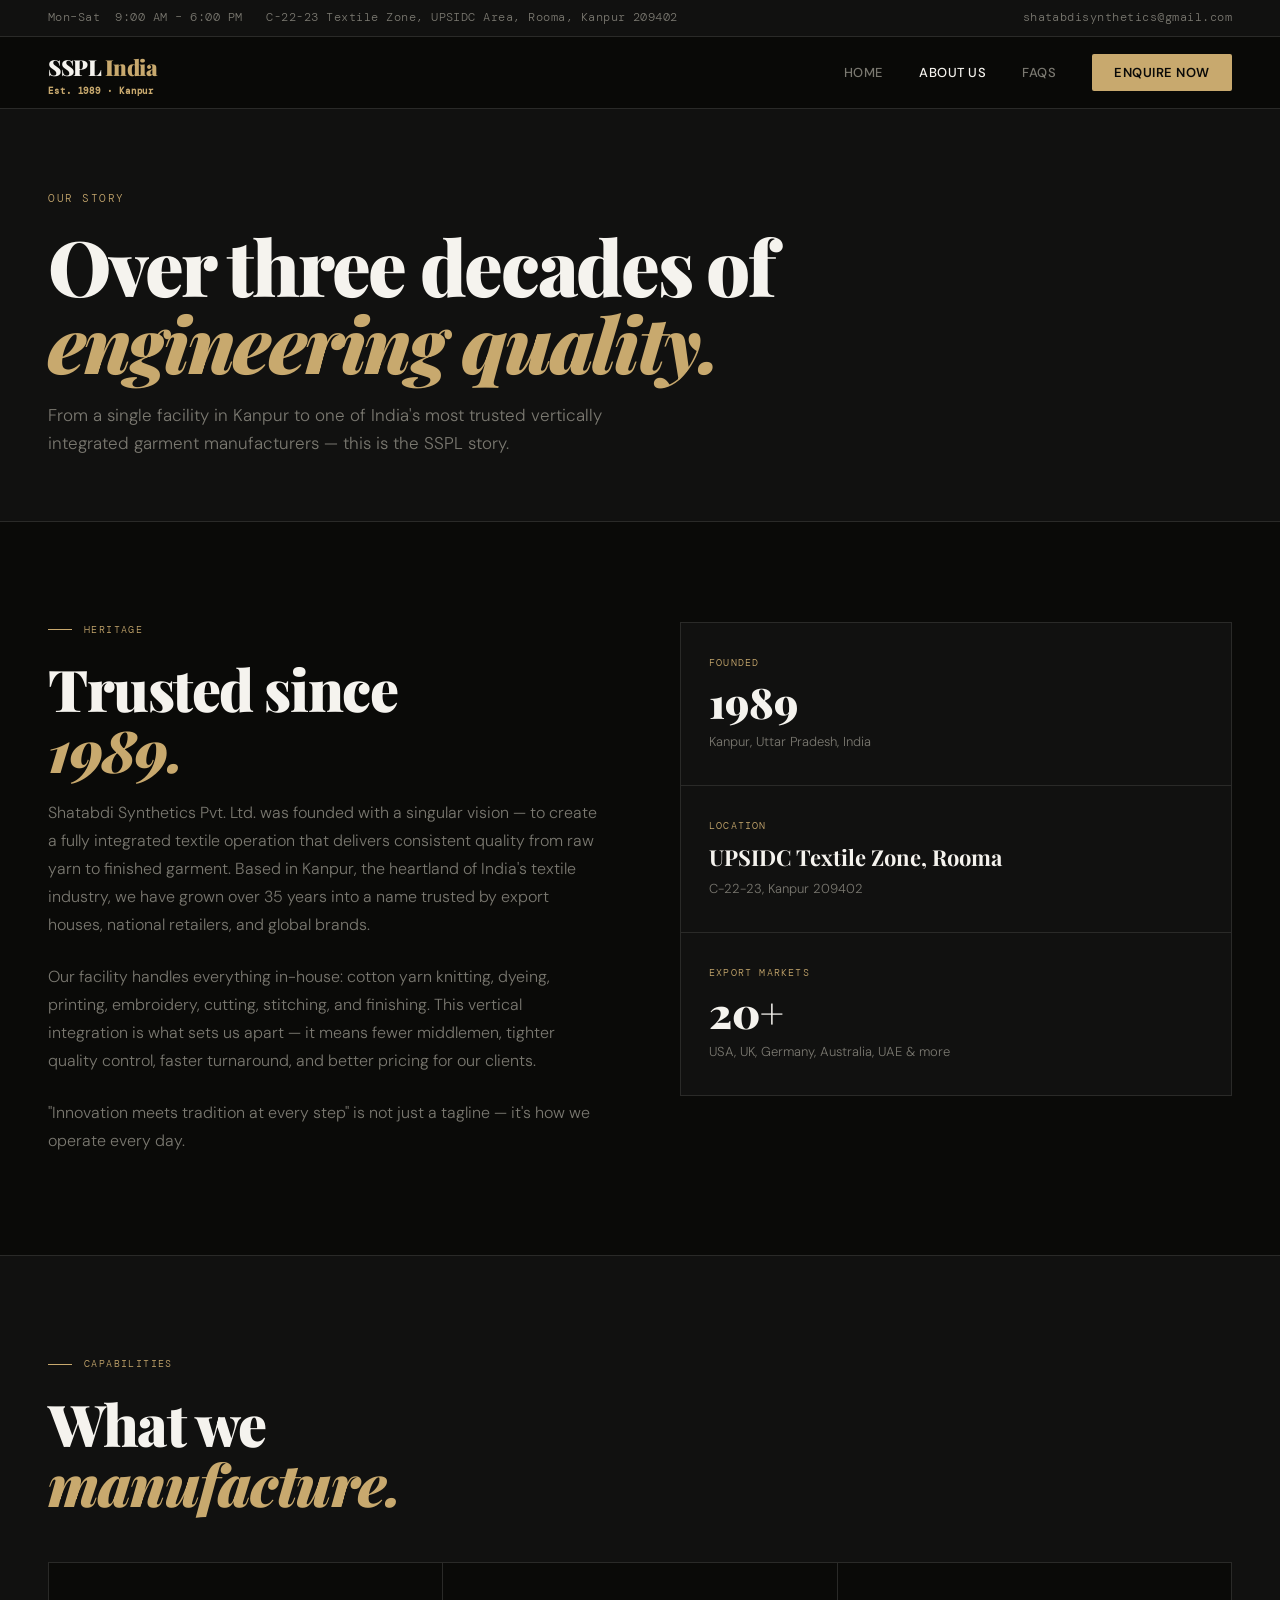
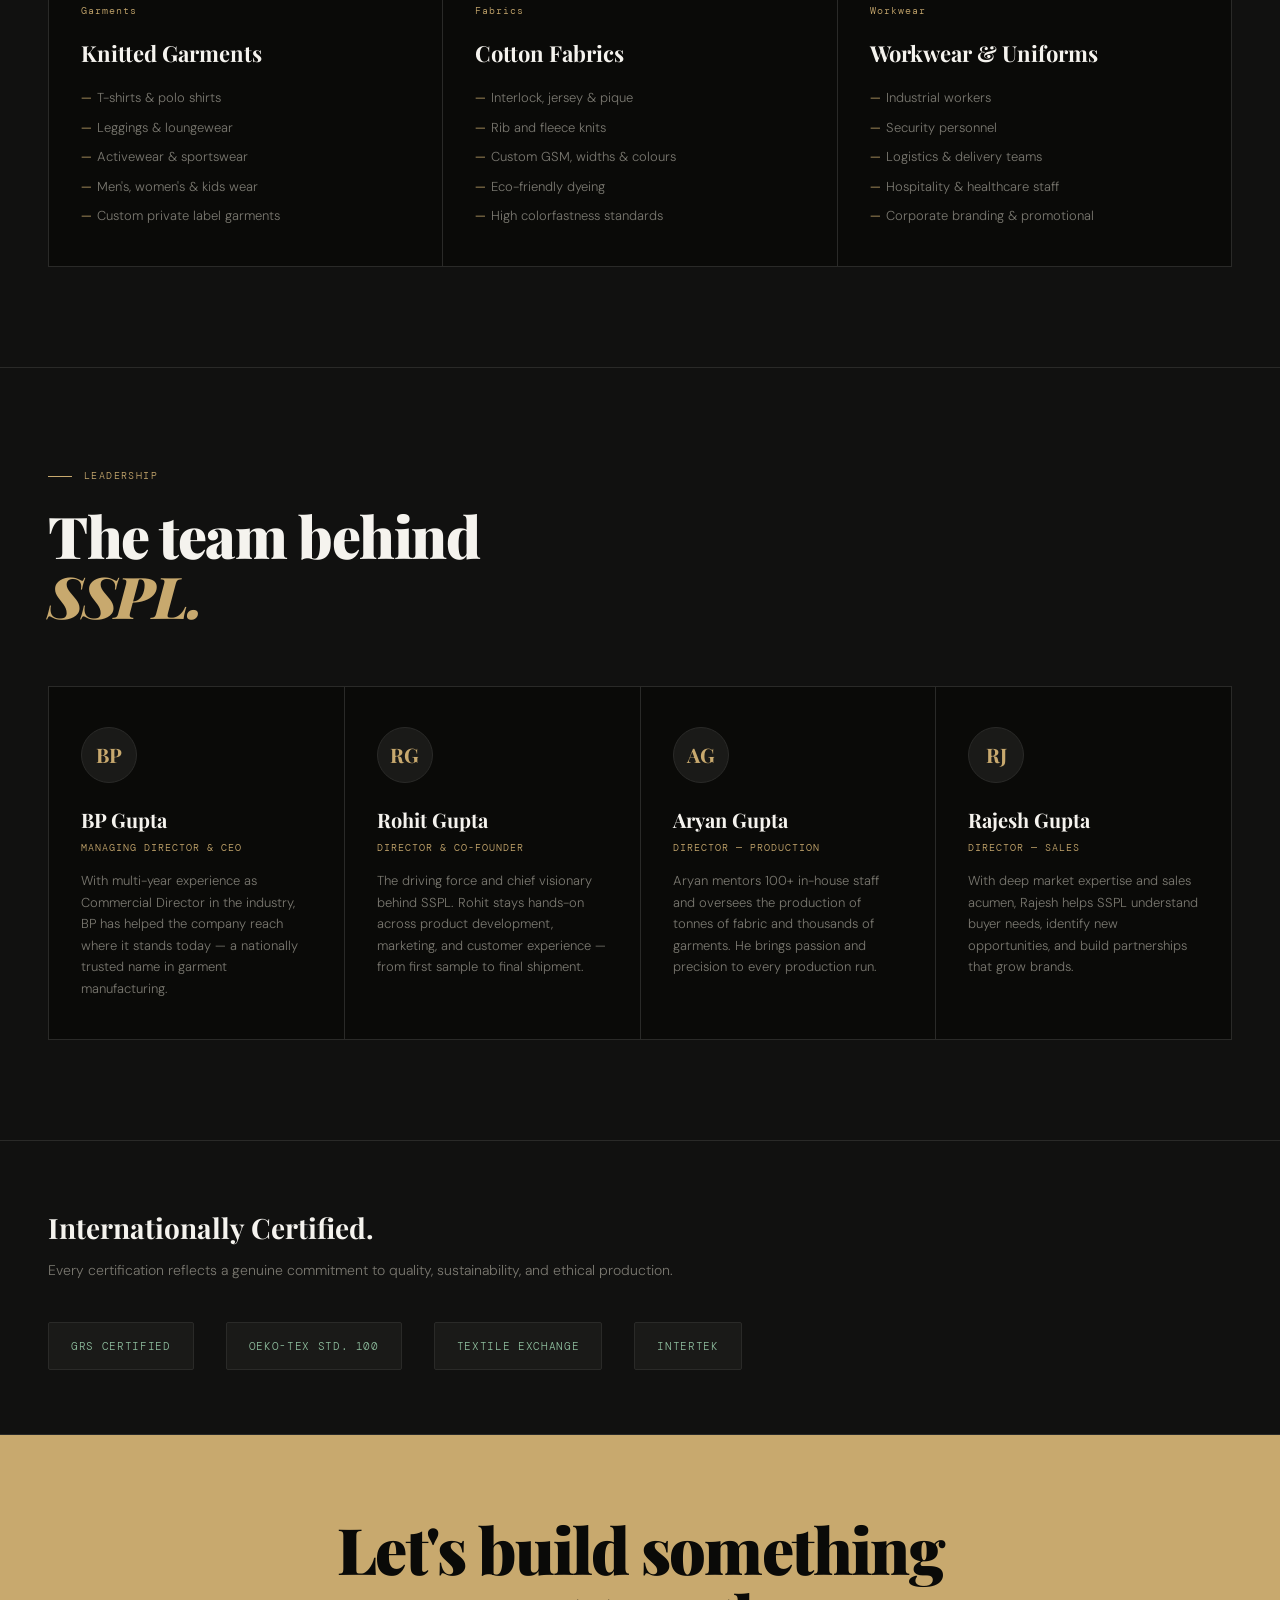
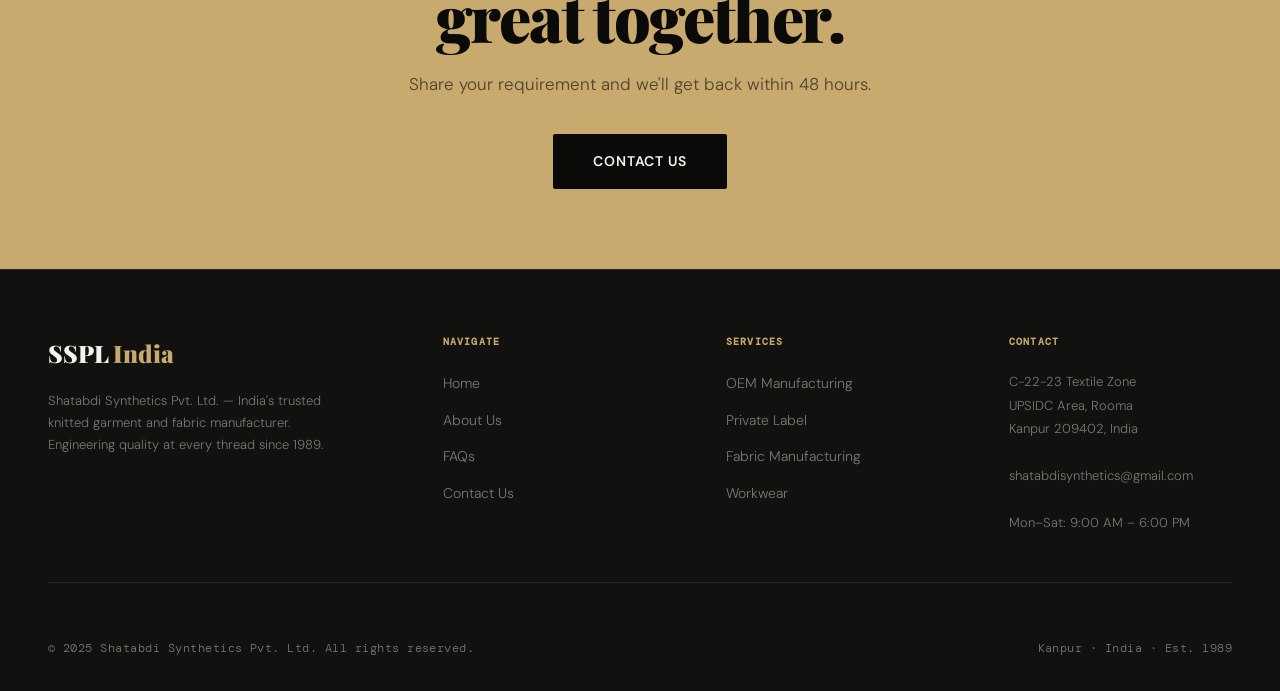
==== about.html @ ef828abf "Add files via upload" ====
<!DOCTYPE html>
<html lang="en">
<head>
  <meta charset="UTF-8">
  <meta name="viewport" content="width=device-width, initial-scale=1.0">
  <title>About Us | SSPL India — Garment Manufacturer Since 1989</title>
  <meta name="description" content="Learn about Shatabdi Synthetics Pvt. Ltd. — a vertically integrated knitted garment manufacturer in Kanpur, India. Our story, team, and heritage since 1989.">
  <link rel="stylesheet" href="style.css">
</head>
<body>

  <!-- TOP BAR -->
  <div class="topbar">
    <div class="topbar-left">
      <span>Mon–Sat &nbsp;9:00 AM – 6:00 PM</span>
      <span>C-22-23 Textile Zone, UPSIDC Area, Rooma, Kanpur 209402</span>
    </div>
    <div class="topbar-right">
      <a href="mailto:shatabdisynthetics@gmail.com">shatabdisynthetics@gmail.com</a>
    </div>
  </div>

  <!-- NAV -->
  <nav>
    <a href="index.html" class="nav-logo">
      <div>
        SSPL <span>India</span>
        <span class="logo-tag">Est. 1989 · Kanpur</span>
      </div>
    </a>
    <div class="hamburger" onclick="toggleMenu()" id="hamburger">
      <span></span><span></span><span></span>
    </div>
    <ul class="nav-links" id="navLinks">
      <li><a href="index.html">Home</a></li>
      <li><a href="about.html" class="active">About Us</a></li>
      <li><a href="faq.html">FAQs</a></li>
      <li><a href="contact.html" class="nav-cta">Enquire Now</a></li>
    </ul>
  </nav>

  <!-- PAGE HERO -->
  <div class="page-hero">
    <div class="page-hero-tag">Our Story</div>
    <h1>Over three decades of<br><em>engineering quality.</em></h1>
    <p>From a single facility in Kanpur to one of India's most trusted vertically integrated garment manufacturers — this is the SSPL story.</p>
  </div>

  <!-- HERITAGE -->
  <section style="border-bottom:1px solid var(--border);">
    <div style="display:grid; grid-template-columns:1fr 1fr; gap:80px; align-items:start;">
      <div>
        <div class="section-tag">Heritage</div>
        <h2 class="section-title">Trusted since<br><em>1989.</em></h2>
        <p class="section-body" style="margin-bottom:24px;">Shatabdi Synthetics Pvt. Ltd. was founded with a singular vision — to create a fully integrated textile operation that delivers consistent quality from raw yarn to finished garment. Based in Kanpur, the heartland of India's textile industry, we have grown over 35 years into a name trusted by export houses, national retailers, and global brands.</p>
        <p class="section-body" style="margin-bottom:24px;">Our facility handles everything in-house: cotton yarn knitting, dyeing, printing, embroidery, cutting, stitching, and finishing. This vertical integration is what sets us apart — it means fewer middlemen, tighter quality control, faster turnaround, and better pricing for our clients.</p>
        <p class="section-body">"Innovation meets tradition at every step" is not just a tagline — it's how we operate every day.</p>
      </div>
      <div style="display:flex; flex-direction:column; gap:1px; background:var(--border); border:1px solid var(--border);">
        <div style="background:var(--bg2); padding:32px 28px;">
          <div style="font-family:var(--font-mono); font-size:10px; letter-spacing:0.12em; color:var(--accent); text-transform:uppercase; margin-bottom:10px;">Founded</div>
          <div style="font-family:var(--font-display); font-size:42px; font-weight:900; color:var(--white); line-height:1;">1989</div>
          <p style="font-size:13px; color:var(--muted); margin-top:8px;">Kanpur, Uttar Pradesh, India</p>
        </div>
        <div style="background:var(--bg2); padding:32px 28px;">
          <div style="font-family:var(--font-mono); font-size:10px; letter-spacing:0.12em; color:var(--accent); text-transform:uppercase; margin-bottom:10px;">Location</div>
          <div style="font-family:var(--font-display); font-size:22px; font-weight:700; color:var(--white); line-height:1.2;">UPSIDC Textile Zone, Rooma</div>
          <p style="font-size:13px; color:var(--muted); margin-top:8px;">C-22-23, Kanpur 209402</p>
        </div>
        <div style="background:var(--bg2); padding:32px 28px;">
          <div style="font-family:var(--font-mono); font-size:10px; letter-spacing:0.12em; color:var(--accent); text-transform:uppercase; margin-bottom:10px;">Export Markets</div>
          <div style="font-family:var(--font-display); font-size:42px; font-weight:900; color:var(--white); line-height:1;">20+</div>
          <p style="font-size:13px; color:var(--muted); margin-top:8px;">USA, UK, Germany, Australia, UAE & more</p>
        </div>
      </div>
    </div>
  </section>

  <!-- CAPABILITIES -->
  <section style="background:var(--bg2); border-bottom:1px solid var(--border);">
    <div class="section-tag">Capabilities</div>
    <h2 class="section-title" style="margin-bottom:48px;">What we<br><em>manufacture.</em></h2>
    <div style="display:grid; grid-template-columns:repeat(3,1fr); gap:1px; background:var(--border); border:1px solid var(--border);">

      <div style="background:var(--bg); padding:40px 32px;">
        <div style="font-family:var(--font-mono); font-size:10px; letter-spacing:0.1em; color:var(--accent); margin-bottom:16px;">Garments</div>
        <h3 style="font-family:var(--font-display); font-size:22px; font-weight:700; color:var(--white); margin-bottom:16px;">Knitted Garments</h3>
        <ul style="list-style:none; display:flex; flex-direction:column; gap:8px;">
          <li style="font-size:13px; color:var(--muted); padding-left:16px; position:relative;"><span style="position:absolute;left:0;color:var(--accent);">—</span>T-shirts & polo shirts</li>
          <li style="font-size:13px; color:var(--muted); padding-left:16px; position:relative;"><span style="position:absolute;left:0;color:var(--accent);">—</span>Leggings & loungewear</li>
          <li style="font-size:13px; color:var(--muted); padding-left:16px; position:relative;"><span style="position:absolute;left:0;color:var(--accent);">—</span>Activewear & sportswear</li>
          <li style="font-size:13px; color:var(--muted); padding-left:16px; position:relative;"><span style="position:absolute;left:0;color:var(--accent);">—</span>Men's, women's & kids wear</li>
          <li style="font-size:13px; color:var(--muted); padding-left:16px; position:relative;"><span style="position:absolute;left:0;color:var(--accent);">—</span>Custom private label garments</li>
        </ul>
      </div>

      <div style="background:var(--bg); padding:40px 32px;">
        <div style="font-family:var(--font-mono); font-size:10px; letter-spacing:0.1em; color:var(--accent); margin-bottom:16px;">Fabrics</div>
        <h3 style="font-family:var(--font-display); font-size:22px; font-weight:700; color:var(--white); margin-bottom:16px;">Cotton Fabrics</h3>
        <ul style="list-style:none; display:flex; flex-direction:column; gap:8px;">
          <li style="font-size:13px; color:var(--muted); padding-left:16px; position:relative;"><span style="position:absolute;left:0;color:var(--accent);">—</span>Interlock, jersey & pique</li>
          <li style="font-size:13px; color:var(--muted); padding-left:16px; position:relative;"><span style="position:absolute;left:0;color:var(--accent);">—</span>Rib and fleece knits</li>
          <li style="font-size:13px; color:var(--muted); padding-left:16px; position:relative;"><span style="position:absolute;left:0;color:var(--accent);">—</span>Custom GSM, widths & colours</li>
          <li style="font-size:13px; color:var(--muted); padding-left:16px; position:relative;"><span style="position:absolute;left:0;color:var(--accent);">—</span>Eco-friendly dyeing</li>
          <li style="font-size:13px; color:var(--muted); padding-left:16px; position:relative;"><span style="position:absolute;left:0;color:var(--accent);">—</span>High colorfastness standards</li>
        </ul>
      </div>

      <div style="background:var(--bg); padding:40px 32px;">
        <div style="font-family:var(--font-mono); font-size:10px; letter-spacing:0.1em; color:var(--accent); margin-bottom:16px;">Workwear</div>
        <h3 style="font-family:var(--font-display); font-size:22px; font-weight:700; color:var(--white); margin-bottom:16px;">Workwear & Uniforms</h3>
        <ul style="list-style:none; display:flex; flex-direction:column; gap:8px;">
          <li style="font-size:13px; color:var(--muted); padding-left:16px; position:relative;"><span style="position:absolute;left:0;color:var(--accent);">—</span>Industrial workers</li>
          <li style="font-size:13px; color:var(--muted); padding-left:16px; position:relative;"><span style="position:absolute;left:0;color:var(--accent);">—</span>Security personnel</li>
          <li style="font-size:13px; color:var(--muted); padding-left:16px; position:relative;"><span style="position:absolute;left:0;color:var(--accent);">—</span>Logistics & delivery teams</li>
          <li style="font-size:13px; color:var(--muted); padding-left:16px; position:relative;"><span style="position:absolute;left:0;color:var(--accent);">—</span>Hospitality & healthcare staff</li>
          <li style="font-size:13px; color:var(--muted); padding-left:16px; position:relative;"><span style="position:absolute;left:0;color:var(--accent);">—</span>Corporate branding & promotional</li>
        </ul>
      </div>

    </div>
  </section>

  <!-- TEAM -->
  <section class="team">
    <div class="section-tag">Leadership</div>
    <h2 class="section-title">The team behind<br><em>SSPL.</em></h2>
    <div class="team-grid">
      <div class="team-card fade-up">
        <div class="team-avatar">BP</div>
        <h4>BP Gupta</h4>
        <div class="team-role">Managing Director & CEO</div>
        <p>With multi-year experience as Commercial Director in the industry, BP has helped the company reach where it stands today — a nationally trusted name in garment manufacturing.</p>
      </div>
      <div class="team-card fade-up">
        <div class="team-avatar">RG</div>
        <h4>Rohit Gupta</h4>
        <div class="team-role">Director & Co-Founder</div>
        <p>The driving force and chief visionary behind SSPL. Rohit stays hands-on across product development, marketing, and customer experience — from first sample to final shipment.</p>
      </div>
      <div class="team-card fade-up">
        <div class="team-avatar">AG</div>
        <h4>Aryan Gupta</h4>
        <div class="team-role">Director — Production</div>
        <p>Aryan mentors 100+ in-house staff and oversees the production of tonnes of fabric and thousands of garments. He brings passion and precision to every production run.</p>
      </div>
      <div class="team-card fade-up">
        <div class="team-avatar">RJ</div>
        <h4>Rajesh Gupta</h4>
        <div class="team-role">Director — Sales</div>
        <p>With deep market expertise and sales acumen, Rajesh helps SSPL understand buyer needs, identify new opportunities, and build partnerships that grow brands.</p>
      </div>
    </div>
  </section>

  <!-- CERTS -->
  <div class="certs">
    <div class="certs-inner">
      <div class="certs-text">
        <h3>Internationally Certified.</h3>
        <p>Every certification reflects a genuine commitment to quality, sustainability, and ethical production.</p>
      </div>
      <div class="cert-logos">
        <div class="cert-badge">GRS Certified</div>
        <div class="cert-badge">OEKO-TEX Std. 100</div>
        <div class="cert-badge">Textile Exchange</div>
        <div class="cert-badge">Intertek</div>
      </div>
    </div>
  </div>

  <!-- CTA BAND -->
  <div class="cta-band">
    <h2>Let's build something<br>great together.</h2>
    <p>Share your requirement and we'll get back within 48 hours.</p>
    <a href="contact.html" class="btn-dark">Contact Us</a>
  </div>

  <!-- FOOTER -->
  <footer>
    <div class="footer-top">
      <div>
        <div class="footer-brand-name">SSPL <span>India</span></div>
        <p class="footer-desc">Shatabdi Synthetics Pvt. Ltd. — India's trusted knitted garment and fabric manufacturer. Engineering quality at every thread since 1989.</p>
      </div>
      <div class="footer-col">
        <h5>Navigate</h5>
        <ul>
          <li><a href="index.html">Home</a></li>
          <li><a href="about.html">About Us</a></li>
          <li><a href="faq.html">FAQs</a></li>
          <li><a href="contact.html">Contact Us</a></li>
        </ul>
      </div>
      <div class="footer-col">
        <h5>Services</h5>
        <ul>
          <li><a href="contact.html">OEM Manufacturing</a></li>
          <li><a href="contact.html">Private Label</a></li>
          <li><a href="contact.html">Fabric Manufacturing</a></li>
          <li><a href="contact.html">Workwear</a></li>
        </ul>
      </div>
      <div class="footer-col">
        <h5>Contact</h5>
        <address>
          C-22-23 Textile Zone<br>
          UPSIDC Area, Rooma<br>
          Kanpur 209402, India<br><br>
          <a href="mailto:shatabdisynthetics@gmail.com">shatabdisynthetics@gmail.com</a><br><br>
          Mon–Sat: 9:00 AM – 6:00 PM
        </address>
      </div>
    </div>
    <div class="footer-bottom">
      <span>© 2025 Shatabdi Synthetics Pvt. Ltd. All rights reserved.</span>
      <span>Kanpur · India · Est. 1989</span>
    </div>
  </footer>

  <script>
    function toggleMenu() {
      document.getElementById('navLinks').classList.toggle('open');
    }
    const observer = new IntersectionObserver((entries) => {
      entries.forEach(entry => {
        if (entry.isIntersecting) { entry.target.classList.add('visible'); observer.unobserve(entry.target); }
      });
    }, { threshold: 0.15 });
    document.querySelectorAll('.fade-up').forEach(el => observer.observe(el));
  </script>
</body>
</html>
---- style.css ----
/* =============================================
   SSPL INDIA — Global Stylesheet
   Dark editorial aesthetic, inspired by NG Apparels
   ============================================= */

@import url('https://fonts.googleapis.com/css2?family=Playfair+Display:wght@400;700;900&family=DM+Sans:wght@300;400;500;600&family=DM+Mono:wght@400;500&display=swap');

:root {
  --bg:        #0a0a08;
  --bg2:       #111110;
  --bg3:       #1a1a18;
  --border:    #2a2a28;
  --text:      #e8e6df;
  --muted:     #7a7870;
  --accent:    #c8a96e;
  --accent2:   #8fbf9f;
  --white:     #f5f3ee;
  --font-display: 'Playfair Display', Georgia, serif;
  --font-body:    'DM Sans', sans-serif;
  --font-mono:    'DM Mono', monospace;
}

*, *::before, *::after { box-sizing: border-box; margin: 0; padding: 0; }

html { scroll-behavior: smooth; }

body {
  background: var(--bg);
  color: var(--text);
  font-family: var(--font-body);
  font-weight: 300;
  line-height: 1.65;
  overflow-x: hidden;
}

/* ── SCROLLBAR ── */
::-webkit-scrollbar { width: 4px; }
::-webkit-scrollbar-track { background: var(--bg); }
::-webkit-scrollbar-thumb { background: var(--border); border-radius: 2px; }

/* ── TOP BAR ── */
.topbar {
  background: var(--bg2);
  border-bottom: 1px solid var(--border);
  padding: 8px 48px;
  display: flex;
  justify-content: space-between;
  align-items: center;
  font-size: 12px;
  font-family: var(--font-mono);
  color: var(--muted);
  letter-spacing: 0.04em;
}
.topbar a { color: var(--muted); text-decoration: none; transition: color 0.2s; }
.topbar a:hover { color: var(--accent); }
.topbar-left, .topbar-right { display: flex; gap: 24px; align-items: center; }

/* ── NAV ── */
nav {
  position: sticky;
  top: 0;
  z-index: 100;
  background: rgba(10, 10, 8, 0.92);
  backdrop-filter: blur(16px);
  border-bottom: 1px solid var(--border);
  padding: 0 48px;
  display: flex;
  align-items: center;
  justify-content: space-between;
  height: 72px;
}

.nav-logo {
  font-family: var(--font-display);
  font-size: 22px;
  font-weight: 900;
  color: var(--white);
  text-decoration: none;
  letter-spacing: -0.02em;
  display: flex;
  align-items: center;
  gap: 10px;
}
.nav-logo span {
  color: var(--accent);
}
.logo-tag {
  font-family: var(--font-mono);
  font-size: 9px;
  color: var(--muted);
  letter-spacing: 0.1em;
  display: block;
  line-height: 1;
  margin-top: 2px;
}

.nav-links {
  display: flex;
  list-style: none;
  gap: 36px;
  align-items: center;
}
.nav-links a {
  color: var(--muted);
  text-decoration: none;
  font-size: 13px;
  font-weight: 500;
  letter-spacing: 0.04em;
  text-transform: uppercase;
  transition: color 0.2s;
}
.nav-links a:hover, .nav-links a.active { color: var(--white); }
.nav-cta {
  background: var(--accent);
  color: var(--bg) !important;
  padding: 10px 22px;
  border-radius: 2px;
  font-weight: 600 !important;
  transition: opacity 0.2s !important;
}
.nav-cta:hover { opacity: 0.85; }

/* hamburger */
.hamburger {
  display: none;
  flex-direction: column;
  gap: 5px;
  cursor: pointer;
  padding: 4px;
}
.hamburger span {
  width: 24px;
  height: 2px;
  background: var(--text);
  transition: all 0.3s;
}

/* ── HERO ── */
.hero {
  min-height: 92vh;
  display: flex;
  align-items: center;
  position: relative;
  overflow: hidden;
  padding: 80px 48px;
  border-bottom: 1px solid var(--border);
}

.hero-bg {
  position: absolute;
  inset: 0;
  background:
    radial-gradient(ellipse 60% 80% at 70% 50%, rgba(200,169,110,0.07) 0%, transparent 65%),
    radial-gradient(ellipse 40% 60% at 20% 80%, rgba(143,191,159,0.05) 0%, transparent 60%);
}

.hero-grain {
  position: absolute;
  inset: 0;
  background-image: url("data:image/svg+xml,%3Csvg viewBox='0 0 200 200' xmlns='http://www.w3.org/2000/svg'%3E%3Cfilter id='n'%3E%3CfeTurbulence type='fractalNoise' baseFrequency='0.9' numOctaves='4' stitchTiles='stitch'/%3E%3C/filter%3E%3Crect width='100%25' height='100%25' filter='url(%23n)' opacity='0.04'/%3E%3C/svg%3E");
  opacity: 0.4;
  pointer-events: none;
}

.hero-content {
  position: relative;
  max-width: 780px;
}

.hero-tag {
  font-family: var(--font-mono);
  font-size: 11px;
  letter-spacing: 0.14em;
  color: var(--accent);
  text-transform: uppercase;
  margin-bottom: 28px;
  display: flex;
  align-items: center;
  gap: 12px;
}
.hero-tag::before {
  content: '';
  width: 32px;
  height: 1px;
  background: var(--accent);
}

.hero h1 {
  font-family: var(--font-display);
  font-size: clamp(52px, 7vw, 100px);
  font-weight: 900;
  line-height: 0.95;
  letter-spacing: -0.03em;
  color: var(--white);
  margin-bottom: 32px;
}
.hero h1 em {
  font-style: italic;
  color: var(--accent);
}

.hero-sub {
  font-size: 17px;
  color: var(--muted);
  max-width: 520px;
  line-height: 1.7;
  margin-bottom: 44px;
  font-weight: 400;
}

.hero-actions {
  display: flex;
  gap: 16px;
  align-items: center;
  flex-wrap: wrap;
}

.btn-primary {
  background: var(--accent);
  color: var(--bg);
  padding: 16px 36px;
  font-family: var(--font-body);
  font-weight: 600;
  font-size: 14px;
  letter-spacing: 0.06em;
  text-transform: uppercase;
  border: none;
  cursor: pointer;
  text-decoration: none;
  display: inline-block;
  transition: all 0.25s;
  border-radius: 2px;
}
.btn-primary:hover { background: #d4b87a; transform: translateY(-1px); }

.btn-secondary {
  color: var(--muted);
  font-size: 14px;
  letter-spacing: 0.06em;
  text-decoration: none;
  display: flex;
  align-items: center;
  gap: 8px;
  transition: color 0.2s;
  font-weight: 500;
}
.btn-secondary:hover { color: var(--white); }
.btn-secondary::after { content: '→'; transition: transform 0.2s; }
.btn-secondary:hover::after { transform: translateX(4px); }

/* hero stats strip */
.hero-stats {
  position: absolute;
  right: 48px;
  top: 50%;
  transform: translateY(-50%);
  display: flex;
  flex-direction: column;
  gap: 40px;
  border-left: 1px solid var(--border);
  padding-left: 40px;
}
.stat-item { text-align: left; }
.stat-num {
  font-family: var(--font-display);
  font-size: 52px;
  font-weight: 900;
  color: var(--white);
  line-height: 1;
  letter-spacing: -0.03em;
}
.stat-num span { color: var(--accent); }
.stat-label {
  font-family: var(--font-mono);
  font-size: 10px;
  color: var(--muted);
  letter-spacing: 0.1em;
  text-transform: uppercase;
  margin-top: 4px;
}

/* ── MARQUEE ── */
.marquee-wrap {
  border-top: 1px solid var(--border);
  border-bottom: 1px solid var(--border);
  padding: 16px 0;
  overflow: hidden;
  background: var(--bg2);
}
.marquee-track {
  display: flex;
  gap: 0;
  animation: marquee 28s linear infinite;
  white-space: nowrap;
}
.marquee-track span {
  font-family: var(--font-mono);
  font-size: 11px;
  color: var(--muted);
  letter-spacing: 0.12em;
  text-transform: uppercase;
  padding: 0 32px;
}
.marquee-track .dot {
  color: var(--accent);
  padding: 0;
}
@keyframes marquee {
  from { transform: translateX(0); }
  to { transform: translateX(-50%); }
}

/* ── SECTION COMMON ── */
section { padding: 100px 48px; }

.section-tag {
  font-family: var(--font-mono);
  font-size: 10px;
  letter-spacing: 0.14em;
  color: var(--accent);
  text-transform: uppercase;
  margin-bottom: 20px;
  display: flex;
  align-items: center;
  gap: 12px;
}
.section-tag::before {
  content: '';
  width: 24px;
  height: 1px;
  background: var(--accent);
}

.section-title {
  font-family: var(--font-display);
  font-size: clamp(36px, 4.5vw, 62px);
  font-weight: 900;
  line-height: 1.05;
  letter-spacing: -0.025em;
  color: var(--white);
  margin-bottom: 20px;
}
.section-title em { font-style: italic; color: var(--accent); }

.section-body {
  font-size: 16px;
  color: var(--muted);
  max-width: 560px;
  line-height: 1.75;
}

/* ── ABOUT / INTRO ── */
.intro {
  display: grid;
  grid-template-columns: 1fr 1fr;
  gap: 80px;
  align-items: center;
  border-bottom: 1px solid var(--border);
}
.intro-right {
  display: grid;
  grid-template-columns: 1fr 1fr;
  gap: 1px;
  background: var(--border);
  border: 1px solid var(--border);
}
.intro-card {
  background: var(--bg2);
  padding: 32px 28px;
}
.intro-card-icon {
  font-size: 28px;
  margin-bottom: 14px;
}
.intro-card h4 {
  font-family: var(--font-display);
  font-size: 18px;
  font-weight: 700;
  color: var(--white);
  margin-bottom: 8px;
}
.intro-card p { font-size: 13px; color: var(--muted); line-height: 1.6; }

/* ── WHY US ── */
.why {
  background: var(--bg2);
  border-top: 1px solid var(--border);
  border-bottom: 1px solid var(--border);
}
.why-grid {
  display: grid;
  grid-template-columns: repeat(3, 1fr);
  gap: 1px;
  background: var(--border);
  border: 1px solid var(--border);
  margin-top: 60px;
}
.why-card {
  background: var(--bg);
  padding: 44px 36px;
  transition: background 0.3s;
}
.why-card:hover { background: var(--bg3); }
.why-card-num {
  font-family: var(--font-mono);
  font-size: 11px;
  color: var(--accent);
  letter-spacing: 0.1em;
  margin-bottom: 20px;
}
.why-card h3 {
  font-family: var(--font-display);
  font-size: 22px;
  font-weight: 700;
  color: var(--white);
  margin-bottom: 12px;
  line-height: 1.2;
}
.why-card p { font-size: 14px; color: var(--muted); line-height: 1.7; }

/* ── PROCESS ── */
.process { border-bottom: 1px solid var(--border); }
.process-header {
  display: grid;
  grid-template-columns: 1fr 1fr;
  gap: 80px;
  margin-bottom: 70px;
  align-items: end;
}
.process-steps {
  display: grid;
  grid-template-columns: repeat(3, 1fr);
  gap: 1px;
  background: var(--border);
  border: 1px solid var(--border);
}
.step {
  background: var(--bg2);
  padding: 48px 36px;
  position: relative;
}
.step-num {
  font-family: var(--font-display);
  font-size: 80px;
  font-weight: 900;
  color: var(--border);
  line-height: 1;
  margin-bottom: 16px;
  letter-spacing: -0.04em;
}
.step-tag {
  font-family: var(--font-mono);
  font-size: 10px;
  letter-spacing: 0.12em;
  color: var(--accent);
  text-transform: uppercase;
  margin-bottom: 12px;
}
.step h3 {
  font-family: var(--font-display);
  font-size: 24px;
  font-weight: 700;
  color: var(--white);
  margin-bottom: 16px;
}
.step ul {
  list-style: none;
  display: flex;
  flex-direction: column;
  gap: 8px;
}
.step ul li {
  font-size: 13px;
  color: var(--muted);
  padding-left: 16px;
  position: relative;
}
.step ul li::before {
  content: '—';
  position: absolute;
  left: 0;
  color: var(--accent);
}

/* ── CERTS ── */
.certs {
  background: var(--bg2);
  border-bottom: 1px solid var(--border);
  padding: 64px 48px;
}
.certs-inner {
  display: flex;
  align-items: center;
  justify-content: space-between;
  gap: 40px;
  flex-wrap: wrap;
}
.certs-text h3 {
  font-family: var(--font-display);
  font-size: 28px;
  font-weight: 700;
  color: var(--white);
  margin-bottom: 8px;
}
.certs-text p { font-size: 14px; color: var(--muted); }
.cert-logos {
  display: flex;
  gap: 32px;
  align-items: center;
  flex-wrap: wrap;
}
.cert-badge {
  border: 1px solid var(--border);
  background: var(--bg3);
  padding: 14px 22px;
  border-radius: 2px;
  font-family: var(--font-mono);
  font-size: 11px;
  color: var(--accent2);
  letter-spacing: 0.06em;
  text-transform: uppercase;
}

/* ── FAQ ── */
.faq { border-bottom: 1px solid var(--border); }
.faq-layout {
  display: grid;
  grid-template-columns: 1fr 2fr;
  gap: 80px;
  margin-top: 60px;
}
.faq-item {
  border-bottom: 1px solid var(--border);
}
.faq-q {
  width: 100%;
  background: none;
  border: none;
  color: var(--text);
  font-family: var(--font-body);
  font-size: 15px;
  font-weight: 500;
  text-align: left;
  padding: 24px 0;
  cursor: pointer;
  display: flex;
  justify-content: space-between;
  align-items: center;
  gap: 16px;
  transition: color 0.2s;
}
.faq-q:hover { color: var(--white); }
.faq-q .faq-icon {
  width: 20px;
  height: 20px;
  border: 1px solid var(--border);
  display: flex;
  align-items: center;
  justify-content: center;
  font-size: 14px;
  flex-shrink: 0;
  transition: all 0.3s;
  color: var(--accent);
}
.faq-item.open .faq-icon { transform: rotate(45deg); border-color: var(--accent); }
.faq-a {
  font-size: 14px;
  color: var(--muted);
  line-height: 1.75;
  max-height: 0;
  overflow: hidden;
  transition: max-height 0.4s ease, padding 0.3s;
  padding: 0 0 0;
}
.faq-item.open .faq-a { max-height: 400px; padding-bottom: 24px; }

/* ── TEAM ── */
.team { background: var(--bg2); border-bottom: 1px solid var(--border); }
.team-grid {
  display: grid;
  grid-template-columns: repeat(4, 1fr);
  gap: 1px;
  background: var(--border);
  border: 1px solid var(--border);
  margin-top: 60px;
}
.team-card {
  background: var(--bg);
  padding: 40px 32px;
  transition: background 0.3s;
}
.team-card:hover { background: var(--bg3); }
.team-avatar {
  width: 56px;
  height: 56px;
  border-radius: 50%;
  background: var(--bg3);
  border: 1px solid var(--border);
  display: flex;
  align-items: center;
  justify-content: center;
  font-family: var(--font-display);
  font-size: 20px;
  font-weight: 700;
  color: var(--accent);
  margin-bottom: 20px;
}
.team-card h4 {
  font-family: var(--font-display);
  font-size: 20px;
  font-weight: 700;
  color: var(--white);
  margin-bottom: 4px;
}
.team-role {
  font-family: var(--font-mono);
  font-size: 10px;
  letter-spacing: 0.1em;
  color: var(--accent);
  text-transform: uppercase;
  margin-bottom: 14px;
}
.team-card p { font-size: 13px; color: var(--muted); line-height: 1.65; }

/* ── CONTACT FORM ── */
.contact-layout {
  display: grid;
  grid-template-columns: 1fr 1.5fr;
  gap: 80px;
  align-items: start;
}
.contact-info { display: flex; flex-direction: column; gap: 32px; }
.contact-info-item h4 {
  font-family: var(--font-mono);
  font-size: 10px;
  letter-spacing: 0.12em;
  color: var(--accent);
  text-transform: uppercase;
  margin-bottom: 8px;
}
.contact-info-item p, .contact-info-item a {
  font-size: 15px;
  color: var(--text);
  text-decoration: none;
  line-height: 1.6;
}
.contact-info-item a:hover { color: var(--accent); }

.form-grid {
  display: grid;
  grid-template-columns: 1fr 1fr;
  gap: 16px;
}
.form-group { display: flex; flex-direction: column; gap: 8px; }
.form-group.full { grid-column: 1 / -1; }
.form-group label {
  font-family: var(--font-mono);
  font-size: 10px;
  letter-spacing: 0.1em;
  color: var(--muted);
  text-transform: uppercase;
}
.form-group input, .form-group textarea, .form-group select {
  background: var(--bg2);
  border: 1px solid var(--border);
  color: var(--text);
  font-family: var(--font-body);
  font-size: 14px;
  padding: 14px 16px;
  border-radius: 2px;
  outline: none;
  transition: border-color 0.2s;
  width: 100%;
}
.form-group input:focus, .form-group textarea:focus, .form-group select:focus {
  border-color: var(--accent);
}
.form-group textarea { min-height: 120px; resize: vertical; }
.form-group select option { background: var(--bg2); }
.form-submit {
  margin-top: 8px;
  width: 100%;
}

/* ── CTA BAND ── */
.cta-band {
  background: var(--accent);
  padding: 80px 48px;
  text-align: center;
}
.cta-band h2 {
  font-family: var(--font-display);
  font-size: clamp(36px, 5vw, 64px);
  font-weight: 900;
  color: var(--bg);
  line-height: 1.05;
  letter-spacing: -0.025em;
  margin-bottom: 20px;
}
.cta-band p { font-size: 17px; color: rgba(10,10,8,0.65); margin-bottom: 36px; }
.btn-dark {
  background: var(--bg);
  color: var(--white);
  padding: 16px 40px;
  font-family: var(--font-body);
  font-weight: 600;
  font-size: 14px;
  letter-spacing: 0.06em;
  text-transform: uppercase;
  text-decoration: none;
  display: inline-block;
  border-radius: 2px;
  transition: opacity 0.2s;
}
.btn-dark:hover { opacity: 0.8; }

/* ── FOOTER ── */
footer {
  background: var(--bg2);
  border-top: 1px solid var(--border);
  padding: 64px 48px 32px;
}
.footer-top {
  display: grid;
  grid-template-columns: 1.5fr 1fr 1fr 1fr;
  gap: 60px;
  margin-bottom: 56px;
  padding-bottom: 48px;
  border-bottom: 1px solid var(--border);
}
.footer-brand-name {
  font-family: var(--font-display);
  font-size: 24px;
  font-weight: 900;
  color: var(--white);
  margin-bottom: 16px;
}
.footer-brand-name span { color: var(--accent); }
.footer-desc { font-size: 13px; color: var(--muted); line-height: 1.7; max-width: 280px; }
.footer-col h5 {
  font-family: var(--font-mono);
  font-size: 10px;
  letter-spacing: 0.12em;
  color: var(--accent);
  text-transform: uppercase;
  margin-bottom: 20px;
}
.footer-col ul { list-style: none; display: flex; flex-direction: column; gap: 10px; }
.footer-col ul a {
  color: var(--muted);
  font-size: 14px;
  text-decoration: none;
  transition: color 0.2s;
}
.footer-col ul a:hover { color: var(--white); }
.footer-col address {
  font-style: normal;
  font-size: 13px;
  color: var(--muted);
  line-height: 1.8;
}
.footer-col address a { color: var(--muted); text-decoration: none; }
.footer-col address a:hover { color: var(--accent); }

.footer-bottom {
  display: flex;
  justify-content: space-between;
  align-items: center;
  font-size: 12px;
  color: var(--muted);
  font-family: var(--font-mono);
  letter-spacing: 0.04em;
}

/* ── PAGE HERO (inner pages) ── */
.page-hero {
  padding: 80px 48px 64px;
  border-bottom: 1px solid var(--border);
  background: var(--bg2);
  position: relative;
  overflow: hidden;
}
.page-hero::after {
  content: '';
  position: absolute;
  bottom: -1px;
  left: 0;
  right: 0;
  height: 1px;
  background: linear-gradient(90deg, transparent, var(--accent), transparent);
}
.page-hero-tag {
  font-family: var(--font-mono);
  font-size: 11px;
  letter-spacing: 0.14em;
  color: var(--accent);
  text-transform: uppercase;
  margin-bottom: 20px;
}
.page-hero h1 {
  font-family: var(--font-display);
  font-size: clamp(44px, 6vw, 80px);
  font-weight: 900;
  color: var(--white);
  line-height: 1;
  letter-spacing: -0.03em;
  margin-bottom: 20px;
}
.page-hero h1 em { font-style: italic; color: var(--accent); }
.page-hero p { font-size: 17px; color: var(--muted); max-width: 600px; }

/* ── ANIMATIONS ── */
.fade-up {
  opacity: 0;
  transform: translateY(28px);
  transition: opacity 0.7s ease, transform 0.7s ease;
}
.fade-up.visible { opacity: 1; transform: translateY(0); }
.fade-up:nth-child(2) { transition-delay: 0.1s; }
.fade-up:nth-child(3) { transition-delay: 0.2s; }
.fade-up:nth-child(4) { transition-delay: 0.3s; }

/* ── MOBILE ── */
@media (max-width: 1024px) {
  nav { padding: 0 24px; }
  .topbar { display: none; }
  .hero { padding: 64px 24px; flex-direction: column; }
  .hero-stats { position: static; transform: none; flex-direction: row; border-left: none; border-top: 1px solid var(--border); padding-left: 0; padding-top: 32px; margin-top: 40px; flex-wrap: wrap; }
  section { padding: 64px 24px; }
  .intro { grid-template-columns: 1fr; gap: 48px; }
  .why-grid { grid-template-columns: 1fr 1fr; }
  .process-header { grid-template-columns: 1fr; gap: 24px; }
  .process-steps { grid-template-columns: 1fr; }
  .team-grid { grid-template-columns: 1fr 1fr; }
  .footer-top { grid-template-columns: 1fr 1fr; }
  .contact-layout { grid-template-columns: 1fr; }
  .faq-layout { grid-template-columns: 1fr; }
  .form-grid { grid-template-columns: 1fr; }
  .certs-inner { flex-direction: column; align-items: flex-start; }
  .footer-bottom { flex-direction: column; gap: 12px; text-align: center; }
}

@media (max-width: 768px) {
  .nav-links { display: none; }
  .nav-links.open {
    display: flex;
    flex-direction: column;
    position: fixed;
    top: 72px;
    left: 0; right: 0;
    background: var(--bg);
    border-bottom: 1px solid var(--border);
    padding: 24px;
    gap: 20px;
    z-index: 99;
  }
  .hamburger { display: flex; }
  .why-grid { grid-template-columns: 1fr; }
  .team-grid { grid-template-columns: 1fr 1fr; }
  .footer-top { grid-template-columns: 1fr; gap: 40px; }
  .hero h1 { font-size: 46px; }
  .cta-band { padding: 60px 24px; }
  .page-hero { padding: 60px 24px 48px; }
  footer { padding: 48px 24px 24px; }
}
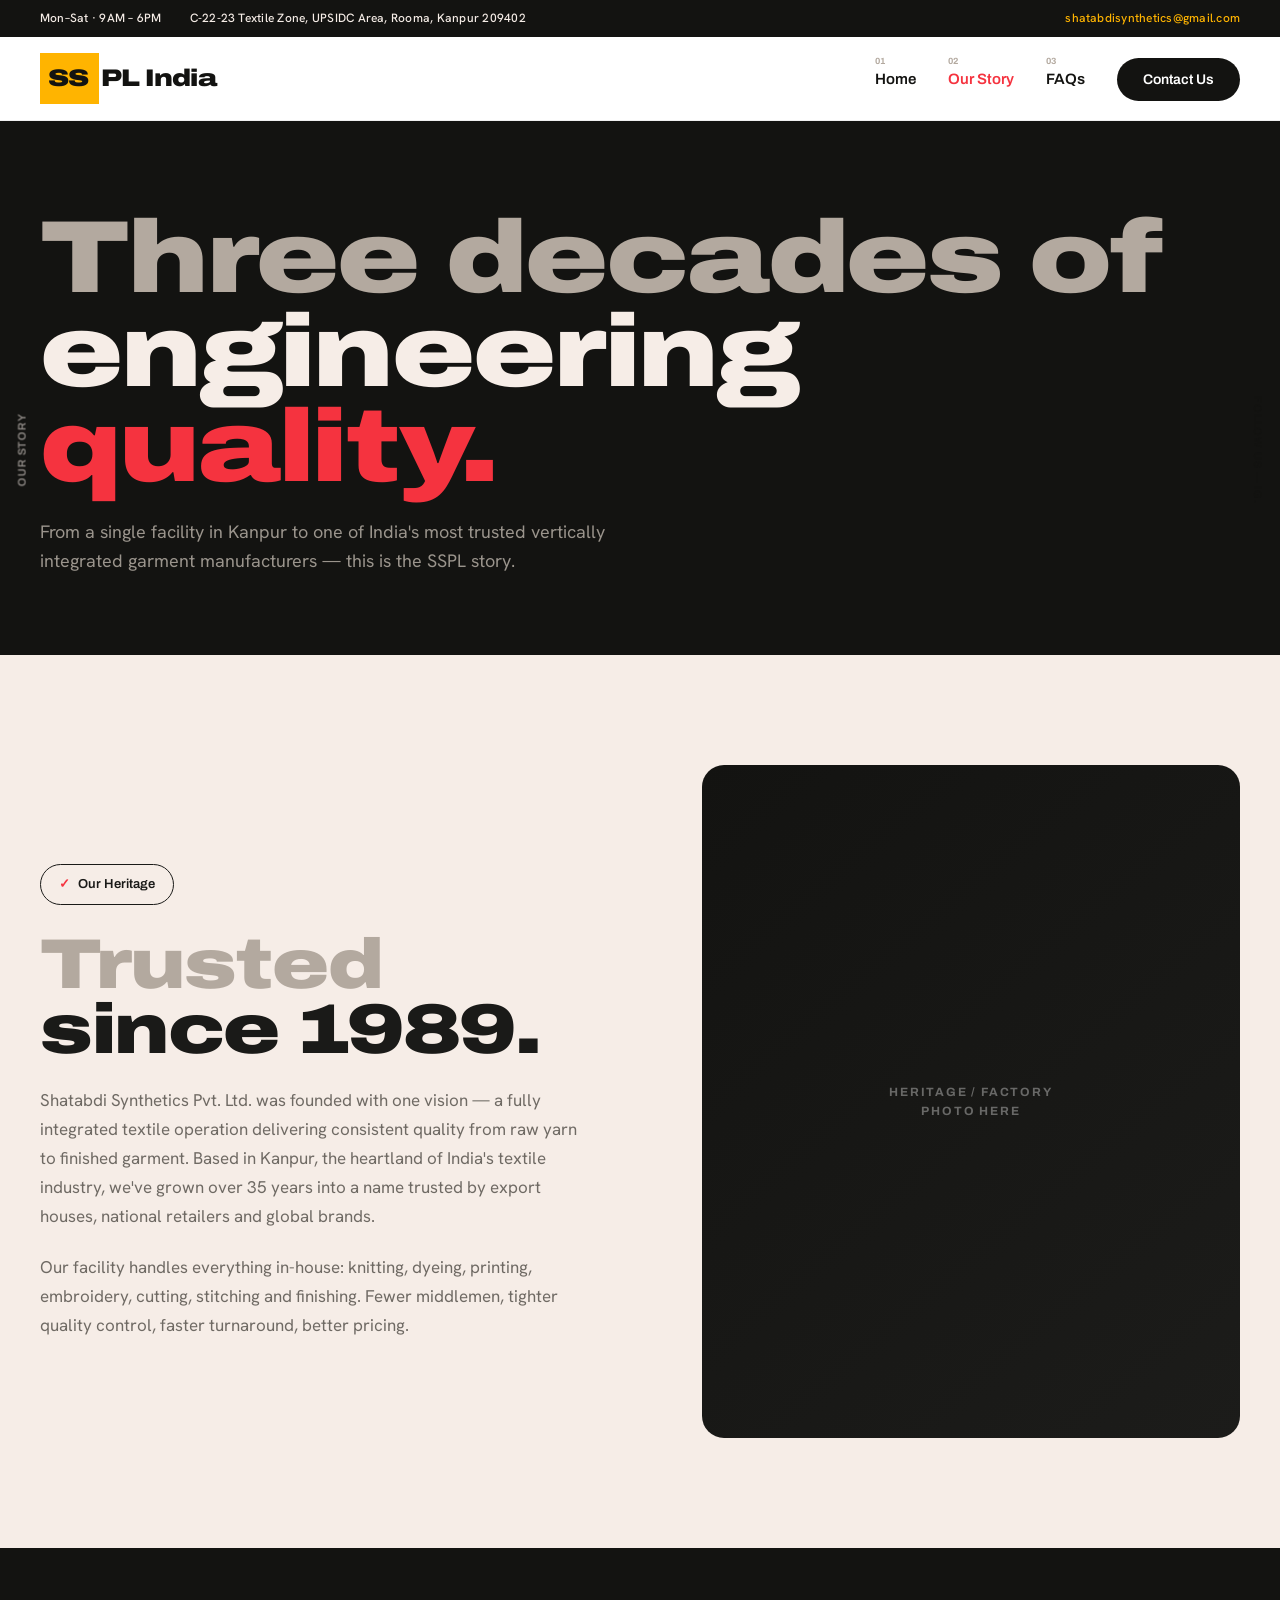
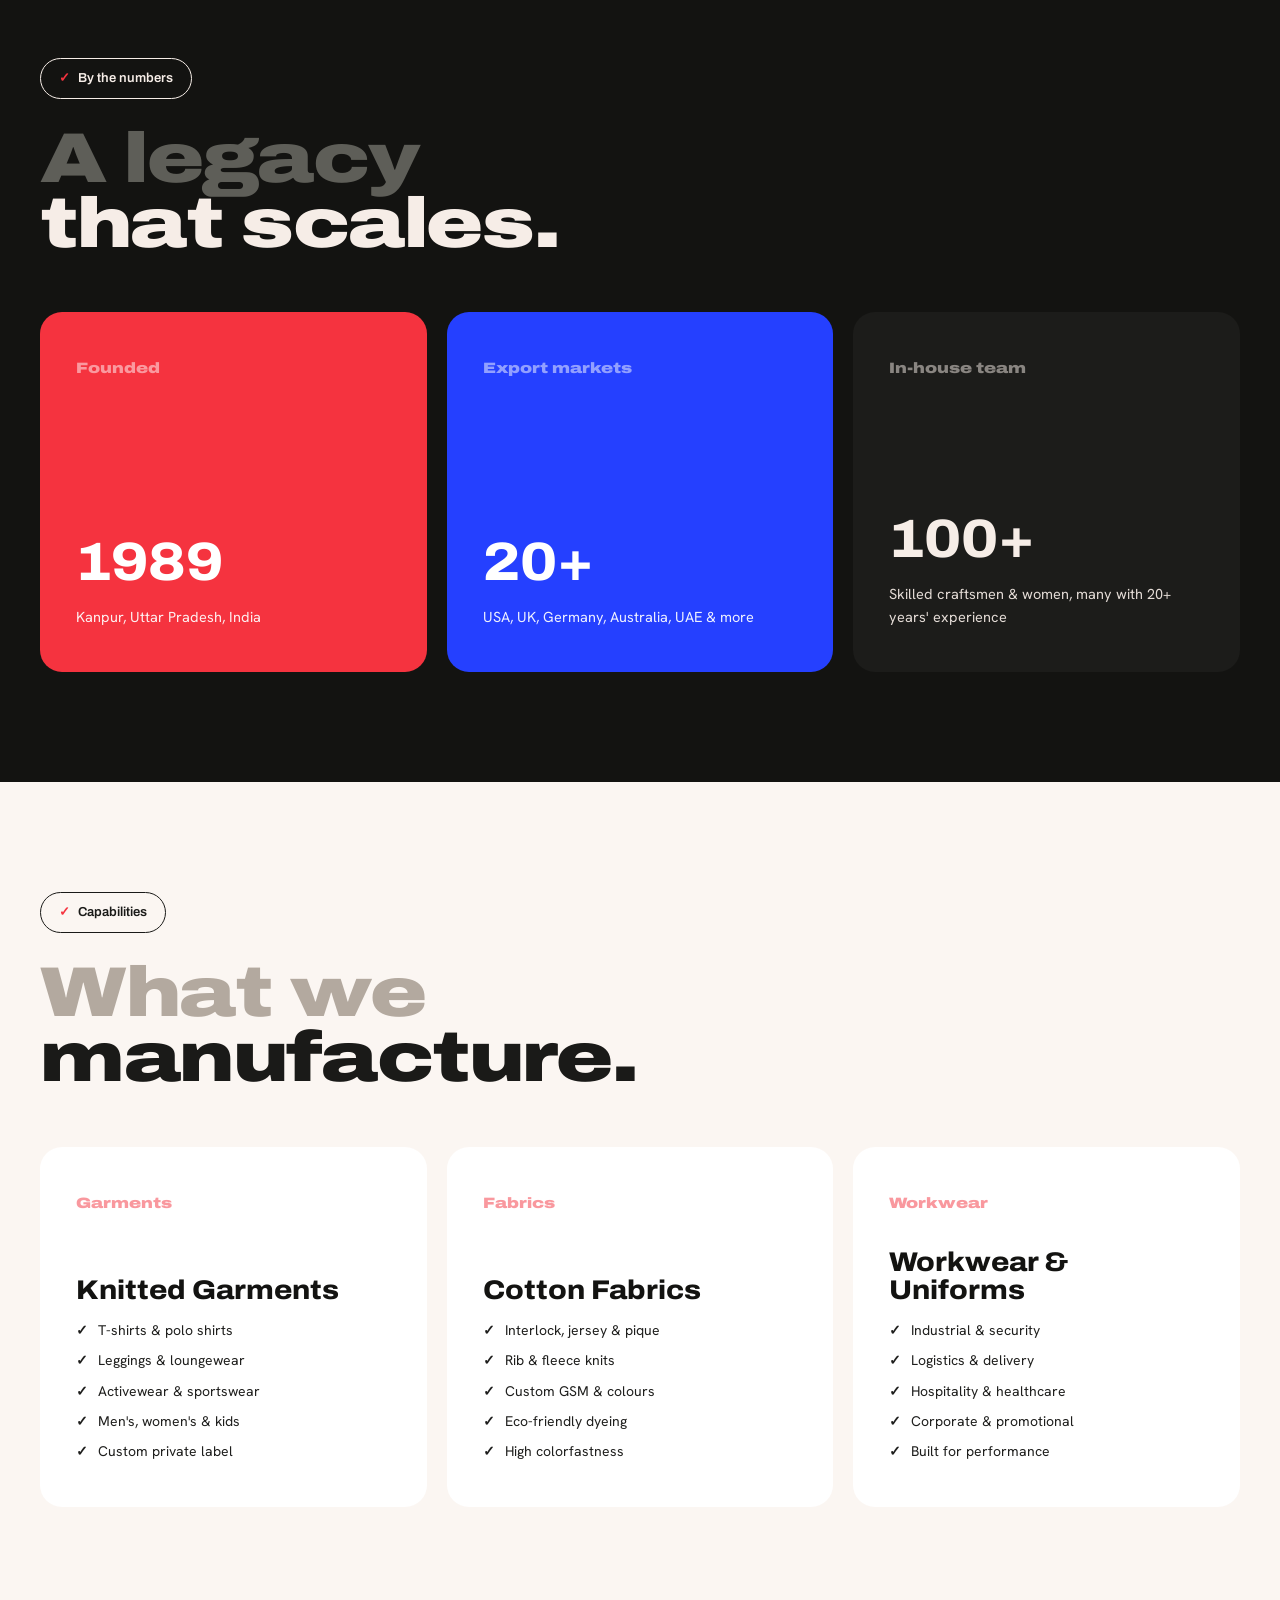
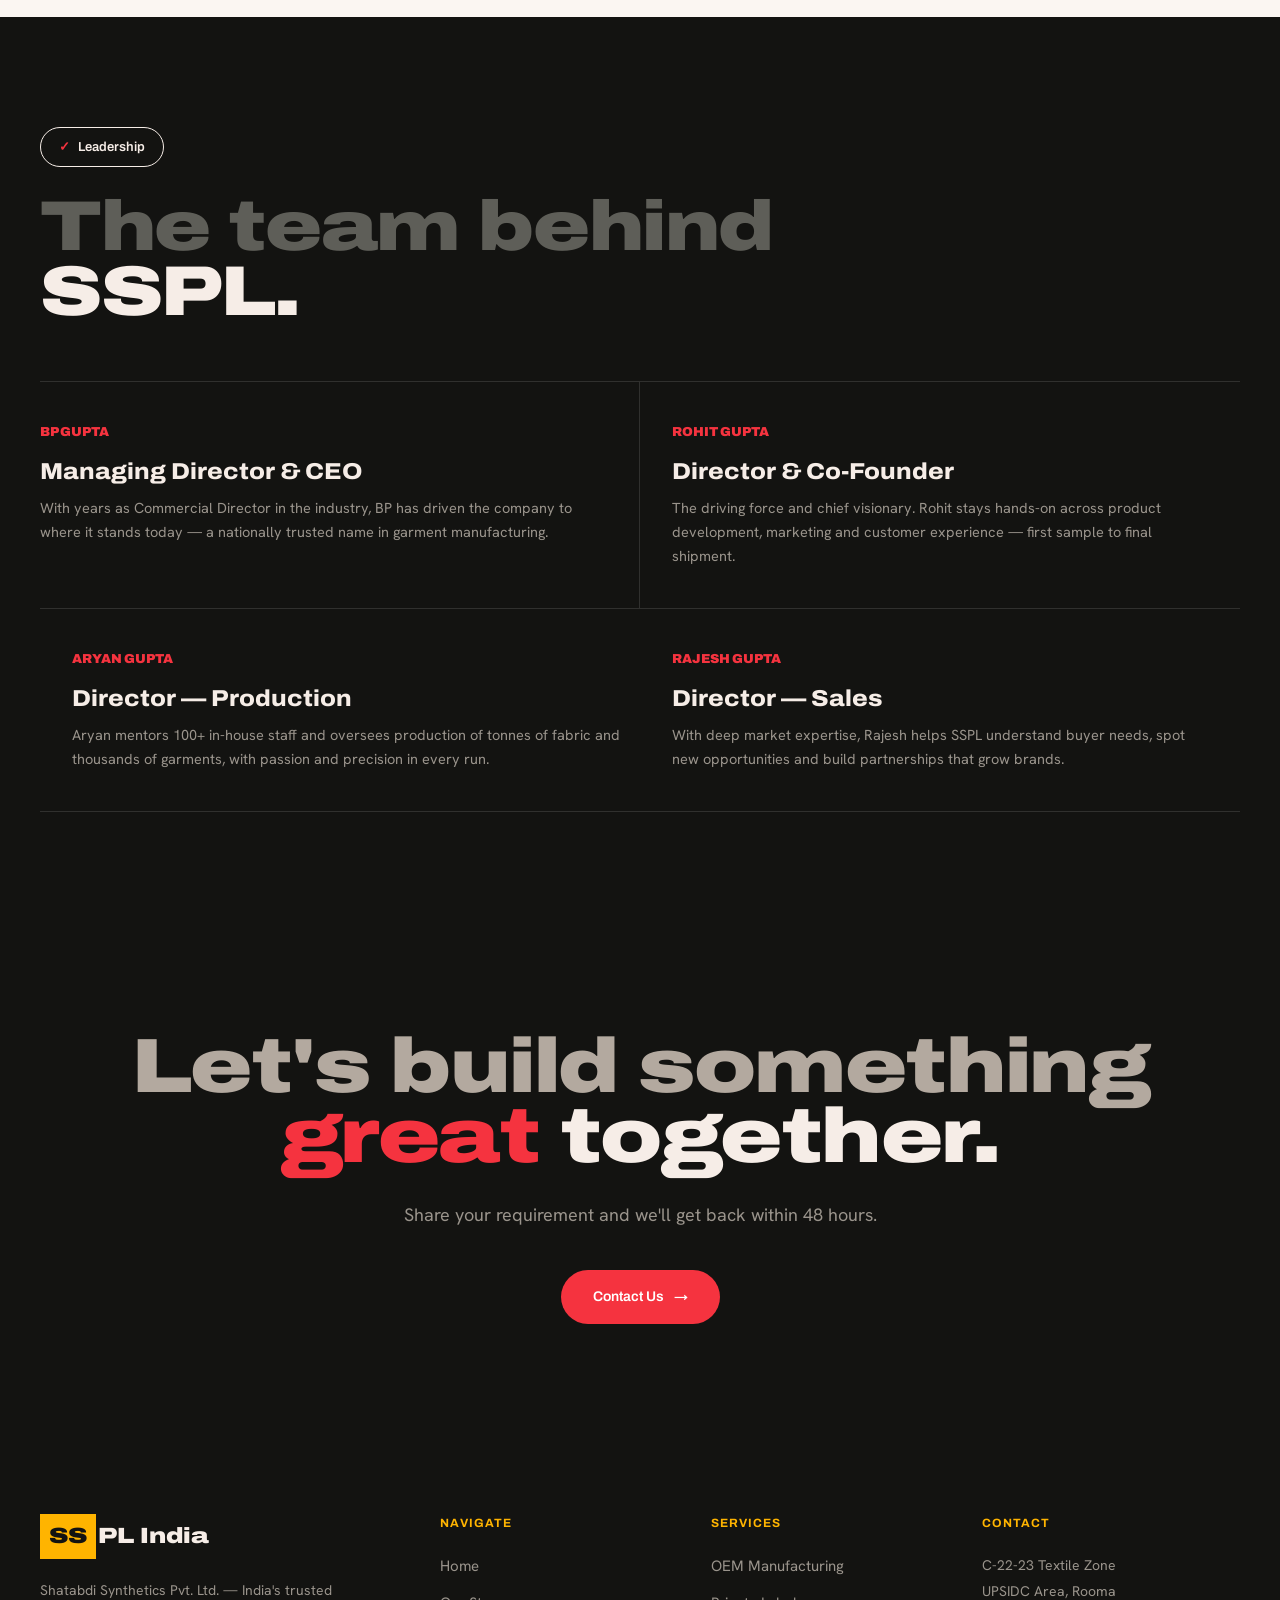
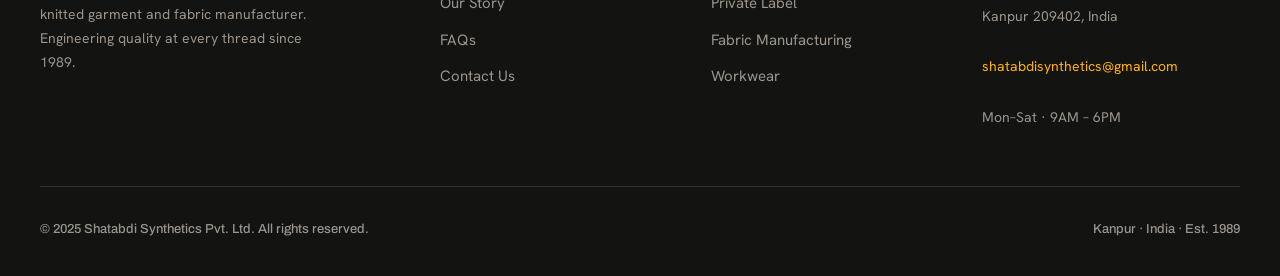
==== commit 9801c311: "Add files via upload" ====
--- a/about.html
+++ b/about.html
@@ -3,231 +3,96 @@
 <head>
   <meta charset="UTF-8">
   <meta name="viewport" content="width=device-width, initial-scale=1.0">
-  <title>About Us | SSPL India — Garment Manufacturer Since 1989</title>
-  <meta name="description" content="Learn about Shatabdi Synthetics Pvt. Ltd. — a vertically integrated knitted garment manufacturer in Kanpur, India. Our story, team, and heritage since 1989.">
+  <title>Our Story | SSPL India — Garment Manufacturer Since 1989</title>
+  <meta name="description" content="Shatabdi Synthetics Pvt. Ltd. — a vertically integrated knitted garment manufacturer in Kanpur, India. Our heritage, capabilities and leadership since 1989.">
   <link rel="stylesheet" href="style.css">
 </head>
 <body>
+  <div class="side-label left on-dark">Our Story</div>
+  <div class="side-label right">Follow Us — Ig.</div>
 
-  <!-- TOP BAR -->
   <div class="topbar">
-    <div class="topbar-left">
-      <span>Mon–Sat &nbsp;9:00 AM – 6:00 PM</span>
-      <span>C-22-23 Textile Zone, UPSIDC Area, Rooma, Kanpur 209402</span>
-    </div>
-    <div class="topbar-right">
-      <a href="mailto:shatabdisynthetics@gmail.com">shatabdisynthetics@gmail.com</a>
-    </div>
+    <div class="topbar-left"><span>Mon–Sat · 9AM – 6PM</span><span>C-22-23 Textile Zone, UPSIDC Area, Rooma, Kanpur 209402</span></div>
+    <a href="mailto:shatabdisynthetics@gmail.com">shatabdisynthetics@gmail.com</a>
   </div>
-
-  <!-- NAV -->
   <nav>
-    <a href="index.html" class="nav-logo">
-      <div>
-        SSPL <span>India</span>
-        <span class="logo-tag">Est. 1989 · Kanpur</span>
-      </div>
-    </a>
-    <div class="hamburger" onclick="toggleMenu()" id="hamburger">
-      <span></span><span></span><span></span>
-    </div>
+    <a href="index.html" class="nav-logo"><span class="logo-block">SS</span><span class="logo-rest">PL India</span></a>
+    <div class="hamburger" onclick="toggleMenu()"><span></span><span></span><span></span></div>
     <ul class="nav-links" id="navLinks">
-      <li><a href="index.html">Home</a></li>
-      <li><a href="about.html" class="active">About Us</a></li>
-      <li><a href="faq.html">FAQs</a></li>
-      <li><a href="contact.html" class="nav-cta">Enquire Now</a></li>
+      <li><span class="num">01</span><a href="index.html">Home</a></li>
+      <li><span class="num">02</span><a href="about.html" class="active">Our Story</a></li>
+      <li><span class="num">03</span><a href="faq.html">FAQs</a></li>
+      <li><a href="contact.html" class="nav-cta">Contact Us</a></li>
     </ul>
   </nav>
 
-  <!-- PAGE HERO -->
   <div class="page-hero">
-    <div class="page-hero-tag">Our Story</div>
-    <h1>Over three decades of<br><em>engineering quality.</em></h1>
+    <h2 class="display"><span class="mut">Three decades of</span><br>engineering <span class="red">quality.</span></h2>
     <p>From a single facility in Kanpur to one of India's most trusted vertically integrated garment manufacturers — this is the SSPL story.</p>
   </div>
 
-  <!-- HERITAGE -->
-  <section style="border-bottom:1px solid var(--border);">
-    <div style="display:grid; grid-template-columns:1fr 1fr; gap:80px; align-items:start;">
+  <section>
+    <div class="split">
       <div>
-        <div class="section-tag">Heritage</div>
-        <h2 class="section-title">Trusted since<br><em>1989.</em></h2>
-        <p class="section-body" style="margin-bottom:24px;">Shatabdi Synthetics Pvt. Ltd. was founded with a singular vision — to create a fully integrated textile operation that delivers consistent quality from raw yarn to finished garment. Based in Kanpur, the heartland of India's textile industry, we have grown over 35 years into a name trusted by export houses, national retailers, and global brands.</p>
-        <p class="section-body" style="margin-bottom:24px;">Our facility handles everything in-house: cotton yarn knitting, dyeing, printing, embroidery, cutting, stitching, and finishing. This vertical integration is what sets us apart — it means fewer middlemen, tighter quality control, faster turnaround, and better pricing for our clients.</p>
-        <p class="section-body">"Innovation meets tradition at every step" is not just a tagline — it's how we operate every day.</p>
+        <div class="pill"><span class="check">✓</span> Our Heritage</div>
+        <h2 class="display section-title"><span class="mut">Trusted</span><br>since 1989.</h2>
+        <p class="lead" style="margin-bottom:22px;">Shatabdi Synthetics Pvt. Ltd. was founded with one vision — a fully integrated textile operation delivering consistent quality from raw yarn to finished garment. Based in Kanpur, the heartland of India's textile industry, we've grown over 35 years into a name trusted by export houses, national retailers and global brands.</p>
+        <p class="lead">Our facility handles everything in-house: knitting, dyeing, printing, embroidery, cutting, stitching and finishing. Fewer middlemen, tighter quality control, faster turnaround, better pricing.</p>
       </div>
-      <div style="display:flex; flex-direction:column; gap:1px; background:var(--border); border:1px solid var(--border);">
-        <div style="background:var(--bg2); padding:32px 28px;">
-          <div style="font-family:var(--font-mono); font-size:10px; letter-spacing:0.12em; color:var(--accent); text-transform:uppercase; margin-bottom:10px;">Founded</div>
-          <div style="font-family:var(--font-display); font-size:42px; font-weight:900; color:var(--white); line-height:1;">1989</div>
-          <p style="font-size:13px; color:var(--muted); margin-top:8px;">Kanpur, Uttar Pradesh, India</p>
-        </div>
-        <div style="background:var(--bg2); padding:32px 28px;">
-          <div style="font-family:var(--font-mono); font-size:10px; letter-spacing:0.12em; color:var(--accent); text-transform:uppercase; margin-bottom:10px;">Location</div>
-          <div style="font-family:var(--font-display); font-size:22px; font-weight:700; color:var(--white); line-height:1.2;">UPSIDC Textile Zone, Rooma</div>
-          <p style="font-size:13px; color:var(--muted); margin-top:8px;">C-22-23, Kanpur 209402</p>
-        </div>
-        <div style="background:var(--bg2); padding:32px 28px;">
-          <div style="font-family:var(--font-mono); font-size:10px; letter-spacing:0.12em; color:var(--accent); text-transform:uppercase; margin-bottom:10px;">Export Markets</div>
-          <div style="font-family:var(--font-display); font-size:42px; font-weight:900; color:var(--white); line-height:1;">20+</div>
-          <p style="font-size:13px; color:var(--muted); margin-top:8px;">USA, UK, Germany, Australia, UAE & more</p>
-        </div>
-      </div>
+      <div class="media-card"><div class="ph-label">Heritage / factory<br>photo here</div></div>
     </div>
   </section>
 
-  <!-- CAPABILITIES -->
-  <section style="background:var(--bg2); border-bottom:1px solid var(--border);">
-    <div class="section-tag">Capabilities</div>
-    <h2 class="section-title" style="margin-bottom:48px;">What we<br><em>manufacture.</em></h2>
-    <div style="display:grid; grid-template-columns:repeat(3,1fr); gap:1px; background:var(--border); border:1px solid var(--border);">
-
-      <div style="background:var(--bg); padding:40px 32px;">
-        <div style="font-family:var(--font-mono); font-size:10px; letter-spacing:0.1em; color:var(--accent); margin-bottom:16px;">Garments</div>
-        <h3 style="font-family:var(--font-display); font-size:22px; font-weight:700; color:var(--white); margin-bottom:16px;">Knitted Garments</h3>
-        <ul style="list-style:none; display:flex; flex-direction:column; gap:8px;">
-          <li style="font-size:13px; color:var(--muted); padding-left:16px; position:relative;"><span style="position:absolute;left:0;color:var(--accent);">—</span>T-shirts & polo shirts</li>
-          <li style="font-size:13px; color:var(--muted); padding-left:16px; position:relative;"><span style="position:absolute;left:0;color:var(--accent);">—</span>Leggings & loungewear</li>
-          <li style="font-size:13px; color:var(--muted); padding-left:16px; position:relative;"><span style="position:absolute;left:0;color:var(--accent);">—</span>Activewear & sportswear</li>
-          <li style="font-size:13px; color:var(--muted); padding-left:16px; position:relative;"><span style="position:absolute;left:0;color:var(--accent);">—</span>Men's, women's & kids wear</li>
-          <li style="font-size:13px; color:var(--muted); padding-left:16px; position:relative;"><span style="position:absolute;left:0;color:var(--accent);">—</span>Custom private label garments</li>
-        </ul>
-      </div>
-
-      <div style="background:var(--bg); padding:40px 32px;">
-        <div style="font-family:var(--font-mono); font-size:10px; letter-spacing:0.1em; color:var(--accent); margin-bottom:16px;">Fabrics</div>
-        <h3 style="font-family:var(--font-display); font-size:22px; font-weight:700; color:var(--white); margin-bottom:16px;">Cotton Fabrics</h3>
-        <ul style="list-style:none; display:flex; flex-direction:column; gap:8px;">
-          <li style="font-size:13px; color:var(--muted); padding-left:16px; position:relative;"><span style="position:absolute;left:0;color:var(--accent);">—</span>Interlock, jersey & pique</li>
-          <li style="font-size:13px; color:var(--muted); padding-left:16px; position:relative;"><span style="position:absolute;left:0;color:var(--accent);">—</span>Rib and fleece knits</li>
-          <li style="font-size:13px; color:var(--muted); padding-left:16px; position:relative;"><span style="position:absolute;left:0;color:var(--accent);">—</span>Custom GSM, widths & colours</li>
-          <li style="font-size:13px; color:var(--muted); padding-left:16px; position:relative;"><span style="position:absolute;left:0;color:var(--accent);">—</span>Eco-friendly dyeing</li>
-          <li style="font-size:13px; color:var(--muted); padding-left:16px; position:relative;"><span style="position:absolute;left:0;color:var(--accent);">—</span>High colorfastness standards</li>
-        </ul>
-      </div>
-
-      <div style="background:var(--bg); padding:40px 32px;">
-        <div style="font-family:var(--font-mono); font-size:10px; letter-spacing:0.1em; color:var(--accent); margin-bottom:16px;">Workwear</div>
-        <h3 style="font-family:var(--font-display); font-size:22px; font-weight:700; color:var(--white); margin-bottom:16px;">Workwear & Uniforms</h3>
-        <ul style="list-style:none; display:flex; flex-direction:column; gap:8px;">
-          <li style="font-size:13px; color:var(--muted); padding-left:16px; position:relative;"><span style="position:absolute;left:0;color:var(--accent);">—</span>Industrial workers</li>
-          <li style="font-size:13px; color:var(--muted); padding-left:16px; position:relative;"><span style="position:absolute;left:0;color:var(--accent);">—</span>Security personnel</li>
-          <li style="font-size:13px; color:var(--muted); padding-left:16px; position:relative;"><span style="position:absolute;left:0;color:var(--accent);">—</span>Logistics & delivery teams</li>
-          <li style="font-size:13px; color:var(--muted); padding-left:16px; position:relative;"><span style="position:absolute;left:0;color:var(--accent);">—</span>Hospitality & healthcare staff</li>
-          <li style="font-size:13px; color:var(--muted); padding-left:16px; position:relative;"><span style="position:absolute;left:0;color:var(--accent);">—</span>Corporate branding & promotional</li>
-        </ul>
-      </div>
-
+  <section class="dark">
+    <div class="pill"><span class="check">✓</span> By the numbers</div>
+    <h2 class="display section-title"><span class="mut">A legacy</span><br>that scales.</h2>
+    <div class="cards-3">
+      <div class="bigcard red"><div class="num">Founded</div><div><h3 style="font-size:54px;">1989</h3><p>Kanpur, Uttar Pradesh, India</p></div></div>
+      <div class="bigcard blue"><div class="num">Export markets</div><div><h3 style="font-size:54px;">20+</h3><p>USA, UK, Germany, Australia, UAE &amp; more</p></div></div>
+      <div class="bigcard ink"><div class="num">In-house team</div><div><h3 style="font-size:54px;">100+</h3><p>Skilled craftsmen &amp; women, many with 20+ years' experience</p></div></div>
     </div>
   </section>
 
-  <!-- TEAM -->
-  <section class="team">
-    <div class="section-tag">Leadership</div>
-    <h2 class="section-title">The team behind<br><em>SSPL.</em></h2>
-    <div class="team-grid">
-      <div class="team-card fade-up">
-        <div class="team-avatar">BP</div>
-        <h4>BP Gupta</h4>
-        <div class="team-role">Managing Director & CEO</div>
-        <p>With multi-year experience as Commercial Director in the industry, BP has helped the company reach where it stands today — a nationally trusted name in garment manufacturing.</p>
-      </div>
-      <div class="team-card fade-up">
-        <div class="team-avatar">RG</div>
-        <h4>Rohit Gupta</h4>
-        <div class="team-role">Director & Co-Founder</div>
-        <p>The driving force and chief visionary behind SSPL. Rohit stays hands-on across product development, marketing, and customer experience — from first sample to final shipment.</p>
-      </div>
-      <div class="team-card fade-up">
-        <div class="team-avatar">AG</div>
-        <h4>Aryan Gupta</h4>
-        <div class="team-role">Director — Production</div>
-        <p>Aryan mentors 100+ in-house staff and oversees the production of tonnes of fabric and thousands of garments. He brings passion and precision to every production run.</p>
-      </div>
-      <div class="team-card fade-up">
-        <div class="team-avatar">RJ</div>
-        <h4>Rajesh Gupta</h4>
-        <div class="team-role">Director — Sales</div>
-        <p>With deep market expertise and sales acumen, Rajesh helps SSPL understand buyer needs, identify new opportunities, and build partnerships that grow brands.</p>
-      </div>
+  <section class="paper2">
+    <div class="pill"><span class="check">✓</span> Capabilities</div>
+    <h2 class="display section-title"><span class="mut">What we</span><br>manufacture.</h2>
+    <div class="cards-3">
+      <div class="bigcard paper fade-up"><div class="num" style="color:var(--red)">Garments</div><div><h3>Knitted Garments</h3><ul style="color:var(--ink);"><li>T-shirts &amp; polo shirts</li><li>Leggings &amp; loungewear</li><li>Activewear &amp; sportswear</li><li>Men's, women's &amp; kids</li><li>Custom private label</li></ul></div></div>
+      <div class="bigcard paper fade-up"><div class="num" style="color:var(--red)">Fabrics</div><div><h3>Cotton Fabrics</h3><ul style="color:var(--ink);"><li>Interlock, jersey &amp; pique</li><li>Rib &amp; fleece knits</li><li>Custom GSM &amp; colours</li><li>Eco-friendly dyeing</li><li>High colorfastness</li></ul></div></div>
+      <div class="bigcard paper fade-up"><div class="num" style="color:var(--red)">Workwear</div><div><h3>Workwear &amp; Uniforms</h3><ul style="color:var(--ink);"><li>Industrial &amp; security</li><li>Logistics &amp; delivery</li><li>Hospitality &amp; healthcare</li><li>Corporate &amp; promotional</li><li>Built for performance</li></ul></div></div>
     </div>
   </section>
 
-  <!-- CERTS -->
-  <div class="certs">
-    <div class="certs-inner">
-      <div class="certs-text">
-        <h3>Internationally Certified.</h3>
-        <p>Every certification reflects a genuine commitment to quality, sustainability, and ethical production.</p>
-      </div>
-      <div class="cert-logos">
-        <div class="cert-badge">GRS Certified</div>
-        <div class="cert-badge">OEKO-TEX Std. 100</div>
-        <div class="cert-badge">Textile Exchange</div>
-        <div class="cert-badge">Intertek</div>
-      </div>
+  <section class="dark">
+    <div class="pill"><span class="check">✓</span> Leadership</div>
+    <h2 class="display section-title"><span class="mut">The team behind</span><br>SSPL.</h2>
+    <div class="why-grid" style="grid-template-columns:repeat(2,1fr);">
+      <div class="why-cell"><div class="num">BP GUPTA</div><h3>Managing Director &amp; CEO</h3><p>With years as Commercial Director in the industry, BP has driven the company to where it stands today — a nationally trusted name in garment manufacturing.</p></div>
+      <div class="why-cell" style="border-right:none;padding-left:32px;"><div class="num">ROHIT GUPTA</div><h3>Director &amp; Co-Founder</h3><p>The driving force and chief visionary. Rohit stays hands-on across product development, marketing and customer experience — first sample to final shipment.</p></div>
+      <div class="why-cell"><div class="num">ARYAN GUPTA</div><h3>Director — Production</h3><p>Aryan mentors 100+ in-house staff and oversees production of tonnes of fabric and thousands of garments, with passion and precision in every run.</p></div>
+      <div class="why-cell" style="border-right:none;padding-left:32px;"><div class="num">RAJESH GUPTA</div><h3>Director — Sales</h3><p>With deep market expertise, Rajesh helps SSPL understand buyer needs, spot new opportunities and build partnerships that grow brands.</p></div>
     </div>
+  </section>
+
+  <div class="cta-band">
+    <h2 class="display"><span class="mut">Let's build something</span><br><span class="red">great</span> together.</h2>
+    <p>Share your requirement and we'll get back within 48 hours.</p>
+    <a href="contact.html" class="btn btn-red btn-arrow">Contact Us</a>
   </div>
 
-  <!-- CTA BAND -->
-  <div class="cta-band">
-    <h2>Let's build something<br>great together.</h2>
-    <p>Share your requirement and we'll get back within 48 hours.</p>
-    <a href="contact.html" class="btn-dark">Contact Us</a>
-  </div>
-
-  <!-- FOOTER -->
   <footer>
     <div class="footer-top">
-      <div>
-        <div class="footer-brand-name">SSPL <span>India</span></div>
-        <p class="footer-desc">Shatabdi Synthetics Pvt. Ltd. — India's trusted knitted garment and fabric manufacturer. Engineering quality at every thread since 1989.</p>
-      </div>
-      <div class="footer-col">
-        <h5>Navigate</h5>
-        <ul>
-          <li><a href="index.html">Home</a></li>
-          <li><a href="about.html">About Us</a></li>
-          <li><a href="faq.html">FAQs</a></li>
-          <li><a href="contact.html">Contact Us</a></li>
-        </ul>
-      </div>
-      <div class="footer-col">
-        <h5>Services</h5>
-        <ul>
-          <li><a href="contact.html">OEM Manufacturing</a></li>
-          <li><a href="contact.html">Private Label</a></li>
-          <li><a href="contact.html">Fabric Manufacturing</a></li>
-          <li><a href="contact.html">Workwear</a></li>
-        </ul>
-      </div>
-      <div class="footer-col">
-        <h5>Contact</h5>
-        <address>
-          C-22-23 Textile Zone<br>
-          UPSIDC Area, Rooma<br>
-          Kanpur 209402, India<br><br>
-          <a href="mailto:shatabdisynthetics@gmail.com">shatabdisynthetics@gmail.com</a><br><br>
-          Mon–Sat: 9:00 AM – 6:00 PM
-        </address>
-      </div>
+      <div><div class="footer-logo"><span class="logo-block">SS</span><span class="logo-rest">PL India</span></div><p class="footer-desc">Shatabdi Synthetics Pvt. Ltd. — India's trusted knitted garment and fabric manufacturer. Engineering quality at every thread since 1989.</p></div>
+      <div class="footer-col"><h5>Navigate</h5><ul><li><a href="index.html">Home</a></li><li><a href="about.html">Our Story</a></li><li><a href="faq.html">FAQs</a></li><li><a href="contact.html">Contact Us</a></li></ul></div>
+      <div class="footer-col"><h5>Services</h5><ul><li><a href="contact.html">OEM Manufacturing</a></li><li><a href="contact.html">Private Label</a></li><li><a href="contact.html">Fabric Manufacturing</a></li><li><a href="contact.html">Workwear</a></li></ul></div>
+      <div class="footer-col"><h5>Contact</h5><address>C-22-23 Textile Zone<br>UPSIDC Area, Rooma<br>Kanpur 209402, India<br><br><a href="mailto:shatabdisynthetics@gmail.com">shatabdisynthetics@gmail.com</a><br><br>Mon–Sat · 9AM – 6PM</address></div>
     </div>
-    <div class="footer-bottom">
-      <span>© 2025 Shatabdi Synthetics Pvt. Ltd. All rights reserved.</span>
-      <span>Kanpur · India · Est. 1989</span>
-    </div>
+    <div class="footer-bottom"><span>© 2025 Shatabdi Synthetics Pvt. Ltd. All rights reserved.</span><span>Kanpur · India · Est. 1989</span></div>
   </footer>
-
   <script>
-    function toggleMenu() {
-      document.getElementById('navLinks').classList.toggle('open');
-    }
-    const observer = new IntersectionObserver((entries) => {
-      entries.forEach(entry => {
-        if (entry.isIntersecting) { entry.target.classList.add('visible'); observer.unobserve(entry.target); }
-      });
-    }, { threshold: 0.15 });
-    document.querySelectorAll('.fade-up').forEach(el => observer.observe(el));
+    function toggleMenu(){document.getElementById('navLinks').classList.toggle('open');}
+    const io=new IntersectionObserver(e=>{e.forEach(x=>{if(x.isIntersecting){x.target.classList.add('visible');io.unobserve(x.target);}})},{threshold:0.15});
+    document.querySelectorAll('.fade-up').forEach(el=>io.observe(el));
   </script>
 </body>
 </html>
--- a/style.css
+++ b/style.css
@@ -1,865 +1,396 @@
 /* =============================================
-   SSPL INDIA — Global Stylesheet
-   Dark editorial aesthetic, inspired by NG Apparels
+   SSPL INDIA — Stylesheet v2
+   Bold modern-brutalist, inspired by NG Apparels
    ============================================= */
 
-@import url('https://fonts.googleapis.com/css2?family=Playfair+Display:wght@400;700;900&family=DM+Sans:wght@300;400;500;600&family=DM+Mono:wght@400;500&display=swap');
+@import url('https://fonts.googleapis.com/css2?family=Archivo:ital,wght@0,400;0,500;0,600;0,700;0,800;0,900;1,800&family=Hanken+Grotesk:wght@300;400;500;600;700&display=swap');
 
 :root {
-  --bg:        #0a0a08;
-  --bg2:       #111110;
-  --bg3:       #1a1a18;
-  --border:    #2a2a28;
-  --text:      #e8e6df;
-  --muted:     #7a7870;
-  --accent:    #c8a96e;
-  --accent2:   #8fbf9f;
-  --white:     #f5f3ee;
-  --font-display: 'Playfair Display', Georgia, serif;
-  --font-body:    'DM Sans', sans-serif;
-  --font-mono:    'DM Mono', monospace;
+  --paper:   #f6ede7;
+  --paper2:  #fbf6f2;
+  --white:   #ffffff;
+  --ink:     #131311;
+  --ink2:    #1c1c1a;
+  --gray-l:  #b3a99f;   /* two-tone muted on light bg */
+  --gray-d:  #5e5e58;   /* two-tone muted on dark bg  */
+  --red:     #f5333f;
+  --blue:    #2540ff;
+  --yellow:  #ffb400;
+  --text-d:  #1a1a18;
+  --text-l:  #f6ede7;
+  --muted-d: #6f6a64;
+  --muted-l: #9a948c;
+  --font-display: 'Archivo', sans-serif;
+  --font-body:    'Hanken Grotesk', sans-serif;
 }
 
 *, *::before, *::after { box-sizing: border-box; margin: 0; padding: 0; }
-
 html { scroll-behavior: smooth; }
 
 body {
-  background: var(--bg);
-  color: var(--text);
+  background: var(--paper);
+  color: var(--text-d);
   font-family: var(--font-body);
-  font-weight: 300;
-  line-height: 1.65;
+  font-weight: 400;
+  line-height: 1.6;
   overflow-x: hidden;
-}
-
-/* ── SCROLLBAR ── */
-::-webkit-scrollbar { width: 4px; }
-::-webkit-scrollbar-track { background: var(--bg); }
-::-webkit-scrollbar-thumb { background: var(--border); border-radius: 2px; }
+  -webkit-font-smoothing: antialiased;
+}
+
+::-webkit-scrollbar { width: 5px; }
+::-webkit-scrollbar-track { background: var(--paper); }
+::-webkit-scrollbar-thumb { background: var(--ink); }
+
+/* ── DISPLAY HEADING (two-tone) ── */
+.display {
+  font-family: var(--font-display);
+  font-weight: 900;
+  font-stretch: 125%;
+  line-height: 0.92;
+  letter-spacing: -0.02em;
+  text-transform: none;
+}
+.display .mut { color: var(--gray-l); }
+.dark .display .mut, section.dark .display .mut { color: var(--gray-d); }
 
 /* ── TOP BAR ── */
 .topbar {
-  background: var(--bg2);
-  border-bottom: 1px solid var(--border);
-  padding: 8px 48px;
+  background: var(--ink);
+  color: var(--text-l);
+  padding: 9px 40px;
   display: flex;
   justify-content: space-between;
   align-items: center;
+  font-family: var(--font-body);
   font-size: 12px;
-  font-family: var(--font-mono);
-  color: var(--muted);
-  letter-spacing: 0.04em;
-}
-.topbar a { color: var(--muted); text-decoration: none; transition: color 0.2s; }
-.topbar a:hover { color: var(--accent); }
-.topbar-left, .topbar-right { display: flex; gap: 24px; align-items: center; }
+  font-weight: 500;
+  letter-spacing: 0.02em;
+}
+.topbar a { color: var(--yellow); text-decoration: none; }
+.topbar-left { display: flex; gap: 28px; }
 
 /* ── NAV ── */
 nav {
-  position: sticky;
-  top: 0;
-  z-index: 100;
-  background: rgba(10, 10, 8, 0.92);
-  backdrop-filter: blur(16px);
-  border-bottom: 1px solid var(--border);
-  padding: 0 48px;
-  display: flex;
-  align-items: center;
-  justify-content: space-between;
-  height: 72px;
-}
-
-.nav-logo {
-  font-family: var(--font-display);
-  font-size: 22px;
-  font-weight: 900;
-  color: var(--white);
-  text-decoration: none;
-  letter-spacing: -0.02em;
-  display: flex;
-  align-items: center;
-  gap: 10px;
-}
-.nav-logo span {
-  color: var(--accent);
-}
-.logo-tag {
-  font-family: var(--font-mono);
-  font-size: 9px;
-  color: var(--muted);
-  letter-spacing: 0.1em;
-  display: block;
-  line-height: 1;
-  margin-top: 2px;
-}
-
-.nav-links {
-  display: flex;
-  list-style: none;
-  gap: 36px;
-  align-items: center;
+  position: sticky; top: 0; z-index: 100;
+  background: var(--white);
+  border-bottom: 1px solid rgba(0,0,0,0.06);
+  padding: 0 40px;
+  display: flex; align-items: center; justify-content: space-between;
+  height: 84px;
+}
+.nav-logo { display: flex; align-items: center; gap: 0; text-decoration: none; }
+.nav-logo .logo-block {
+  background: var(--yellow);
+  padding: 6px 10px 6px 8px;
+  font-family: var(--font-display);
+  font-weight: 900; font-stretch: 125%;
+  font-size: 24px; color: var(--ink);
+  letter-spacing: -0.03em;
+}
+.nav-logo .logo-rest {
+  font-family: var(--font-display);
+  font-weight: 900; font-stretch: 125%;
+  font-size: 24px; color: var(--ink);
+  letter-spacing: -0.03em;
+  padding-left: 2px;
+}
+.nav-links { display: flex; list-style: none; gap: 32px; align-items: center; }
+.nav-links li { position: relative; }
+.nav-links li .num {
+  position: absolute; top: -12px; left: 0;
+  font-family: var(--font-display);
+  font-size: 9px; font-weight: 700; color: var(--gray-l);
+  letter-spacing: 0.05em;
 }
 .nav-links a {
-  color: var(--muted);
-  text-decoration: none;
-  font-size: 13px;
-  font-weight: 500;
-  letter-spacing: 0.04em;
-  text-transform: uppercase;
+  color: var(--ink); text-decoration: none;
+  font-family: var(--font-display);
+  font-size: 15px; font-weight: 600;
   transition: color 0.2s;
 }
-.nav-links a:hover, .nav-links a.active { color: var(--white); }
+.nav-links a:hover, .nav-links a.active { color: var(--red); }
 .nav-cta {
-  background: var(--accent);
-  color: var(--bg) !important;
-  padding: 10px 22px;
-  border-radius: 2px;
-  font-weight: 600 !important;
-  transition: opacity 0.2s !important;
-}
-.nav-cta:hover { opacity: 0.85; }
-
-/* hamburger */
-.hamburger {
-  display: none;
-  flex-direction: column;
-  gap: 5px;
-  cursor: pointer;
-  padding: 4px;
-}
-.hamburger span {
-  width: 24px;
-  height: 2px;
-  background: var(--text);
-  transition: all 0.3s;
-}
+  background: var(--ink); color: var(--white) !important;
+  padding: 14px 26px; border-radius: 999px;
+  font-size: 14px !important;
+  transition: background 0.25s;
+}
+.nav-cta:hover { background: var(--red); }
+
+.hamburger { display: none; flex-direction: column; gap: 5px; cursor: pointer; padding: 4px; }
+.hamburger span { width: 26px; height: 2.5px; background: var(--ink); transition: 0.3s; }
+
+/* ── SIDE LABELS ── */
+.side-label {
+  position: fixed; top: 50%; transform: translateY(-50%);
+  font-family: var(--font-display);
+  font-size: 11px; font-weight: 600; letter-spacing: 0.08em;
+  text-transform: uppercase; color: var(--ink);
+  writing-mode: vertical-rl; z-index: 50; opacity: 0.55;
+}
+.side-label.left { left: 14px; transform: translateY(-50%) rotate(180deg); }
+.side-label.right { right: 14px; }
+.side-label.on-dark { color: var(--text-l); }
 
 /* ── HERO ── */
 .hero {
-  min-height: 92vh;
-  display: flex;
-  align-items: center;
+  background: var(--paper);
+  padding: 70px 40px 60px;
   position: relative;
   overflow: hidden;
-  padding: 80px 48px;
-  border-bottom: 1px solid var(--border);
-}
-
-.hero-bg {
-  position: absolute;
-  inset: 0;
-  background:
-    radial-gradient(ellipse 60% 80% at 70% 50%, rgba(200,169,110,0.07) 0%, transparent 65%),
-    radial-gradient(ellipse 40% 60% at 20% 80%, rgba(143,191,159,0.05) 0%, transparent 60%);
-}
-
-.hero-grain {
-  position: absolute;
-  inset: 0;
-  background-image: url("data:image/svg+xml,%3Csvg viewBox='0 0 200 200' xmlns='http://www.w3.org/2000/svg'%3E%3Cfilter id='n'%3E%3CfeTurbulence type='fractalNoise' baseFrequency='0.9' numOctaves='4' stitchTiles='stitch'/%3E%3C/filter%3E%3Crect width='100%25' height='100%25' filter='url(%23n)' opacity='0.04'/%3E%3C/svg%3E");
-  opacity: 0.4;
-  pointer-events: none;
-}
-
-.hero-content {
-  position: relative;
-  max-width: 780px;
-}
-
-.hero-tag {
-  font-family: var(--font-mono);
-  font-size: 11px;
-  letter-spacing: 0.14em;
-  color: var(--accent);
-  text-transform: uppercase;
-  margin-bottom: 28px;
-  display: flex;
-  align-items: center;
-  gap: 12px;
-}
-.hero-tag::before {
-  content: '';
-  width: 32px;
-  height: 1px;
-  background: var(--accent);
-}
-
+  min-height: 88vh;
+  display: flex; flex-direction: column; justify-content: center;
+}
+.hero-pill {
+  display: inline-flex; align-items: center; gap: 8px;
+  border: 1.5px solid var(--ink); border-radius: 999px;
+  padding: 10px 20px; font-size: 13px; font-weight: 600;
+  font-family: var(--font-display);
+  margin-bottom: 36px; width: fit-content;
+}
 .hero h1 {
   font-family: var(--font-display);
-  font-size: clamp(52px, 7vw, 100px);
-  font-weight: 900;
-  line-height: 0.95;
-  letter-spacing: -0.03em;
-  color: var(--white);
-  margin-bottom: 32px;
-}
-.hero h1 em {
-  font-style: italic;
-  color: var(--accent);
-}
-
-.hero-sub {
-  font-size: 17px;
-  color: var(--muted);
-  max-width: 520px;
-  line-height: 1.7;
-  margin-bottom: 44px;
-  font-weight: 400;
-}
-
-.hero-actions {
-  display: flex;
-  gap: 16px;
-  align-items: center;
-  flex-wrap: wrap;
-}
-
-.btn-primary {
-  background: var(--accent);
-  color: var(--bg);
-  padding: 16px 36px;
-  font-family: var(--font-body);
-  font-weight: 600;
-  font-size: 14px;
-  letter-spacing: 0.06em;
-  text-transform: uppercase;
-  border: none;
-  cursor: pointer;
-  text-decoration: none;
-  display: inline-block;
-  transition: all 0.25s;
-  border-radius: 2px;
-}
-.btn-primary:hover { background: #d4b87a; transform: translateY(-1px); }
-
-.btn-secondary {
-  color: var(--muted);
-  font-size: 14px;
-  letter-spacing: 0.06em;
-  text-decoration: none;
-  display: flex;
-  align-items: center;
-  gap: 8px;
-  transition: color 0.2s;
-  font-weight: 500;
-}
-.btn-secondary:hover { color: var(--white); }
-.btn-secondary::after { content: '→'; transition: transform 0.2s; }
-.btn-secondary:hover::after { transform: translateX(4px); }
-
-/* hero stats strip */
-.hero-stats {
-  position: absolute;
-  right: 48px;
-  top: 50%;
-  transform: translateY(-50%);
-  display: flex;
-  flex-direction: column;
-  gap: 40px;
-  border-left: 1px solid var(--border);
-  padding-left: 40px;
-}
-.stat-item { text-align: left; }
-.stat-num {
-  font-family: var(--font-display);
-  font-size: 52px;
-  font-weight: 900;
-  color: var(--white);
-  line-height: 1;
-  letter-spacing: -0.03em;
-}
-.stat-num span { color: var(--accent); }
-.stat-label {
-  font-family: var(--font-mono);
-  font-size: 10px;
-  color: var(--muted);
-  letter-spacing: 0.1em;
-  text-transform: uppercase;
-  margin-top: 4px;
-}
+  font-weight: 900; font-stretch: 125%;
+  font-size: clamp(54px, 9vw, 150px);
+  line-height: 0.86; letter-spacing: -0.03em;
+  max-width: 14ch; margin-bottom: 36px;
+}
+.hero h1 .red { color: var(--red); }
+.hero-sub-strong { font-family: var(--font-display); font-weight: 800; font-size: 19px; margin-bottom: 10px; }
+.hero-sub { font-size: 16px; color: var(--muted-d); max-width: 480px; margin-bottom: 40px; line-height: 1.7; }
+.hero-actions { display: flex; gap: 14px; align-items: center; flex-wrap: wrap; }
+.hero-stats-row { display: flex; gap: 64px; margin-top: 56px; flex-wrap: wrap; }
+.hero-photo {
+  position: absolute; right: 0; top: 0; bottom: 0; width: 46%;
+  background: linear-gradient(140deg, var(--ink) 0%, var(--ink2) 100%);
+  border-bottom-left-radius: 50% 18%;
+  display: flex; align-items: center; justify-content: center;
+  overflow: hidden;
+}
+.hero-photo .ph-label {
+  font-family: var(--font-display); font-weight: 700;
+  font-size: 12px; letter-spacing: 0.15em; text-transform: uppercase;
+  color: rgba(255,255,255,0.35); text-align: center; padding: 20px;
+}
+.hero-photo .grain { position:absolute; inset:0; background-image:url("data:image/svg+xml,%3Csvg viewBox='0 0 200 200' xmlns='http://www.w3.org/2000/svg'%3E%3Cfilter id='n'%3E%3CfeTurbulence type='fractalNoise' baseFrequency='0.85' numOctaves='3'/%3E%3C/filter%3E%3Crect width='100%25' height='100%25' filter='url(%23n)' opacity='0.05'/%3E%3C/svg%3E"); }
+
+/* ── BUTTONS ── */
+.btn {
+  display: inline-flex; align-items: center; gap: 10px;
+  font-family: var(--font-display); font-weight: 600; font-size: 14px;
+  padding: 16px 32px; border-radius: 999px; border: none; cursor: pointer;
+  text-decoration: none; transition: all 0.25s;
+}
+.btn-dark { background: var(--ink); color: var(--white); }
+.btn-dark:hover { background: var(--red); transform: translateY(-2px); }
+.btn-red { background: var(--red); color: var(--white); }
+.btn-red:hover { background: var(--ink); transform: translateY(-2px); }
+.btn-ghost { border: 1.5px solid var(--ink); color: var(--ink); background: transparent; }
+.btn-ghost:hover { background: var(--ink); color: var(--white); }
+.btn-ghost.on-dark { border-color: var(--text-l); color: var(--text-l); }
+.btn-ghost.on-dark:hover { background: var(--text-l); color: var(--ink); }
+.btn-arrow::after { content: '→'; }
+
+/* ── STAT ── */
+.stat .stat-num {
+  font-family: var(--font-display); font-weight: 900; font-stretch: 125%;
+  font-size: clamp(44px, 5vw, 72px); line-height: 0.9; letter-spacing: -0.03em;
+}
+.stat .stat-num .c { color: inherit; }
+.stat .stat-label {
+  font-family: var(--font-body); font-size: 13px; font-weight: 600;
+  color: var(--muted-d); margin-top: 6px; max-width: 140px;
+}
+.dark .stat .stat-label { color: var(--muted-l); }
 
 /* ── MARQUEE ── */
-.marquee-wrap {
-  border-top: 1px solid var(--border);
-  border-bottom: 1px solid var(--border);
-  padding: 16px 0;
-  overflow: hidden;
-  background: var(--bg2);
-}
-.marquee-track {
-  display: flex;
-  gap: 0;
-  animation: marquee 28s linear infinite;
-  white-space: nowrap;
-}
+.marquee-wrap { background: var(--red); padding: 16px 0; overflow: hidden; }
+.marquee-track { display: flex; animation: marquee 30s linear infinite; white-space: nowrap; }
 .marquee-track span {
-  font-family: var(--font-mono);
-  font-size: 11px;
-  color: var(--muted);
-  letter-spacing: 0.12em;
-  text-transform: uppercase;
-  padding: 0 32px;
-}
-.marquee-track .dot {
-  color: var(--accent);
-  padding: 0;
-}
-@keyframes marquee {
-  from { transform: translateX(0); }
-  to { transform: translateX(-50%); }
-}
-
-/* ── SECTION COMMON ── */
-section { padding: 100px 48px; }
-
-.section-tag {
-  font-family: var(--font-mono);
-  font-size: 10px;
-  letter-spacing: 0.14em;
-  color: var(--accent);
-  text-transform: uppercase;
-  margin-bottom: 20px;
-  display: flex;
-  align-items: center;
-  gap: 12px;
-}
-.section-tag::before {
-  content: '';
-  width: 24px;
-  height: 1px;
-  background: var(--accent);
-}
-
-.section-title {
-  font-family: var(--font-display);
-  font-size: clamp(36px, 4.5vw, 62px);
-  font-weight: 900;
-  line-height: 1.05;
-  letter-spacing: -0.025em;
-  color: var(--white);
-  margin-bottom: 20px;
-}
-.section-title em { font-style: italic; color: var(--accent); }
-
-.section-body {
-  font-size: 16px;
-  color: var(--muted);
-  max-width: 560px;
-  line-height: 1.75;
-}
-
-/* ── ABOUT / INTRO ── */
-.intro {
-  display: grid;
-  grid-template-columns: 1fr 1fr;
-  gap: 80px;
-  align-items: center;
-  border-bottom: 1px solid var(--border);
-}
-.intro-right {
-  display: grid;
-  grid-template-columns: 1fr 1fr;
-  gap: 1px;
-  background: var(--border);
-  border: 1px solid var(--border);
-}
-.intro-card {
-  background: var(--bg2);
-  padding: 32px 28px;
-}
-.intro-card-icon {
-  font-size: 28px;
-  margin-bottom: 14px;
-}
-.intro-card h4 {
-  font-family: var(--font-display);
-  font-size: 18px;
-  font-weight: 700;
-  color: var(--white);
-  margin-bottom: 8px;
-}
-.intro-card p { font-size: 13px; color: var(--muted); line-height: 1.6; }
-
-/* ── WHY US ── */
-.why {
-  background: var(--bg2);
-  border-top: 1px solid var(--border);
-  border-bottom: 1px solid var(--border);
-}
-.why-grid {
-  display: grid;
-  grid-template-columns: repeat(3, 1fr);
-  gap: 1px;
-  background: var(--border);
-  border: 1px solid var(--border);
-  margin-top: 60px;
-}
-.why-card {
-  background: var(--bg);
-  padding: 44px 36px;
-  transition: background 0.3s;
-}
-.why-card:hover { background: var(--bg3); }
-.why-card-num {
-  font-family: var(--font-mono);
-  font-size: 11px;
-  color: var(--accent);
-  letter-spacing: 0.1em;
-  margin-bottom: 20px;
-}
-.why-card h3 {
-  font-family: var(--font-display);
-  font-size: 22px;
-  font-weight: 700;
-  color: var(--white);
-  margin-bottom: 12px;
-  line-height: 1.2;
-}
-.why-card p { font-size: 14px; color: var(--muted); line-height: 1.7; }
-
-/* ── PROCESS ── */
-.process { border-bottom: 1px solid var(--border); }
-.process-header {
-  display: grid;
-  grid-template-columns: 1fr 1fr;
-  gap: 80px;
-  margin-bottom: 70px;
-  align-items: end;
-}
-.process-steps {
-  display: grid;
-  grid-template-columns: repeat(3, 1fr);
-  gap: 1px;
-  background: var(--border);
-  border: 1px solid var(--border);
-}
-.step {
-  background: var(--bg2);
-  padding: 48px 36px;
-  position: relative;
-}
-.step-num {
-  font-family: var(--font-display);
-  font-size: 80px;
-  font-weight: 900;
-  color: var(--border);
-  line-height: 1;
-  margin-bottom: 16px;
-  letter-spacing: -0.04em;
-}
-.step-tag {
-  font-family: var(--font-mono);
-  font-size: 10px;
-  letter-spacing: 0.12em;
-  color: var(--accent);
-  text-transform: uppercase;
-  margin-bottom: 12px;
-}
-.step h3 {
-  font-family: var(--font-display);
-  font-size: 24px;
-  font-weight: 700;
-  color: var(--white);
-  margin-bottom: 16px;
-}
-.step ul {
-  list-style: none;
-  display: flex;
-  flex-direction: column;
-  gap: 8px;
-}
-.step ul li {
-  font-size: 13px;
-  color: var(--muted);
-  padding-left: 16px;
-  position: relative;
-}
-.step ul li::before {
-  content: '—';
-  position: absolute;
-  left: 0;
-  color: var(--accent);
-}
-
-/* ── CERTS ── */
-.certs {
-  background: var(--bg2);
-  border-bottom: 1px solid var(--border);
-  padding: 64px 48px;
-}
-.certs-inner {
-  display: flex;
-  align-items: center;
-  justify-content: space-between;
-  gap: 40px;
-  flex-wrap: wrap;
-}
-.certs-text h3 {
-  font-family: var(--font-display);
-  font-size: 28px;
-  font-weight: 700;
-  color: var(--white);
-  margin-bottom: 8px;
-}
-.certs-text p { font-size: 14px; color: var(--muted); }
-.cert-logos {
-  display: flex;
-  gap: 32px;
-  align-items: center;
-  flex-wrap: wrap;
-}
-.cert-badge {
-  border: 1px solid var(--border);
-  background: var(--bg3);
-  padding: 14px 22px;
-  border-radius: 2px;
-  font-family: var(--font-mono);
-  font-size: 11px;
-  color: var(--accent2);
-  letter-spacing: 0.06em;
-  text-transform: uppercase;
-}
+  font-family: var(--font-display); font-weight: 800; font-stretch: 110%;
+  font-size: 15px; color: var(--white); letter-spacing: 0.01em;
+  padding: 0 26px; text-transform: uppercase;
+}
+.marquee-track .dot { opacity: 0.5; }
+@keyframes marquee { from { transform: translateX(0); } to { transform: translateX(-50%); } }
+
+/* ── SECTIONS ── */
+section { padding: 110px 40px; position: relative; }
+section.dark { background: var(--ink); color: var(--text-l); }
+section.dark .display { color: var(--text-l); }
+section.paper2 { background: var(--paper2); }
+
+.pill {
+  display: inline-flex; align-items: center; gap: 8px;
+  border: 1.5px solid currentColor; border-radius: 999px;
+  padding: 9px 18px; font-family: var(--font-display);
+  font-weight: 600; font-size: 13px; margin-bottom: 28px; width: fit-content;
+}
+.pill .check { color: var(--red); font-weight: 900; }
+.section-title { margin-bottom: 24px; }
+.section-title.display { font-size: clamp(38px, 5.5vw, 84px); }
+.lead { font-size: 17px; color: var(--muted-d); max-width: 540px; line-height: 1.7; }
+.dark .lead { color: var(--muted-l); }
+
+/* ── INTRO SPLIT ── */
+.split { display: grid; grid-template-columns: 1.1fr 1fr; gap: 70px; align-items: center; }
+.media-card {
+  border-radius: 22px; overflow: hidden; background: linear-gradient(140deg, var(--ink), var(--ink2));
+  aspect-ratio: 4/5; display: flex; align-items: center; justify-content: center; position: relative;
+}
+.media-card .ph-label {
+  font-family: var(--font-display); font-weight: 700; font-size: 12px;
+  letter-spacing: 0.15em; text-transform: uppercase; color: rgba(255,255,255,0.35);
+  text-align: center; padding: 24px;
+}
+.media-card.red { background: linear-gradient(140deg, var(--red), #c81e2a); }
+.media-card.blue { background: linear-gradient(140deg, var(--blue), #1730c0); }
+
+/* ── FEATURE CARDS (bold colour) ── */
+.cards-3 { display: grid; grid-template-columns: repeat(3, 1fr); gap: 20px; margin-top: 56px; }
+.bigcard {
+  border-radius: 22px; padding: 44px 36px; min-height: 360px;
+  display: flex; flex-direction: column; justify-content: space-between;
+}
+.bigcard.ink { background: var(--ink2); color: var(--text-l); }
+.bigcard.red { background: var(--red); color: var(--white); }
+.bigcard.blue { background: var(--blue); color: var(--white); }
+.bigcard.paper { background: var(--white); color: var(--ink); }
+.bigcard .num {
+  font-family: var(--font-display); font-weight: 900; font-stretch: 125%;
+  font-size: 15px; opacity: 0.5; margin-bottom: auto;
+}
+.bigcard h3 { font-family: var(--font-display); font-weight: 800; font-stretch: 110%; font-size: 27px; line-height: 1.05; margin: 24px 0 14px; }
+.bigcard p { font-size: 14.5px; line-height: 1.6; opacity: 0.92; }
+.bigcard ul { list-style: none; display: flex; flex-direction: column; gap: 8px; margin-top: 6px; }
+.bigcard ul li { font-size: 14px; padding-left: 22px; position: relative; opacity: 0.95; }
+.bigcard ul li::before { content: '✓'; position: absolute; left: 0; font-weight: 800; }
+.bigcard .tag { font-family: var(--font-display); font-weight: 700; font-size: 12px; letter-spacing: 0.08em; text-transform: uppercase; opacity: 0.7; margin-bottom: 6px; }
+
+/* ── WHY GRID ── */
+.why-grid { display: grid; grid-template-columns: repeat(3, 1fr); gap: 0; margin-top: 56px; border-top: 1px solid rgba(255,255,255,0.12); }
+.why-cell { padding: 40px 32px 40px 0; border-bottom: 1px solid rgba(255,255,255,0.12); border-right: 1px solid rgba(255,255,255,0.12); }
+.why-cell:nth-child(3n) { border-right: none; padding-right: 0; }
+.why-cell { padding-left: 32px; }
+.why-cell:nth-child(3n+1) { padding-left: 0; }
+.why-cell .num { font-family: var(--font-display); font-weight: 900; font-size: 13px; color: var(--red); margin-bottom: 16px; }
+.why-cell h3 { font-family: var(--font-display); font-weight: 800; font-stretch: 110%; font-size: 23px; line-height: 1.1; margin-bottom: 12px; color: var(--text-l); }
+.why-cell p { font-size: 14.5px; color: var(--muted-l); line-height: 1.65; }
+
+/* ── SPEC ROW (custom fabric etc) ── */
+.spec-list { margin-top: 20px; }
+.spec-row {
+  display: flex; align-items: center; justify-content: space-between;
+  padding: 26px 0; border-top: 1px solid rgba(255,255,255,0.14);
+}
+.spec-row:last-child { border-bottom: 1px solid rgba(255,255,255,0.14); }
+.spec-left { display: flex; align-items: center; gap: 20px; }
+.spec-ico { width: 40px; height: 40px; border: 1.5px solid currentColor; border-radius: 10px; display: flex; align-items: center; justify-content: center; font-size: 18px; }
+.spec-row h4 { font-family: var(--font-display); font-weight: 800; font-stretch: 110%; font-size: 22px; line-height: 1.05; }
+.spec-right { text-align: right; }
+.spec-right .big { font-family: var(--font-display); font-weight: 900; font-size: 24px; }
+.spec-right .small { font-size: 12px; opacity: 0.6; }
+
+/* ── TESTIMONIAL ── */
+.quote-card { background: linear-gradient(150deg, var(--red), #d11e2a); color: var(--white); border-radius: 24px; padding: 48px 44px; }
+.quote-card .q { font-family: var(--font-display); font-weight: 800; font-stretch: 110%; font-size: 26px; line-height: 1.2; margin-bottom: 28px; }
+.quote-card .author { font-family: var(--font-display); font-weight: 700; font-size: 14px; }
+.quote-card .role { font-size: 13px; opacity: 0.85; }
 
 /* ── FAQ ── */
-.faq { border-bottom: 1px solid var(--border); }
-.faq-layout {
-  display: grid;
-  grid-template-columns: 1fr 2fr;
-  gap: 80px;
-  margin-top: 60px;
-}
-.faq-item {
-  border-bottom: 1px solid var(--border);
-}
+.faq-item { border-top: 1px solid rgba(0,0,0,0.12); }
+.dark .faq-item { border-color: rgba(255,255,255,0.14); }
 .faq-q {
-  width: 100%;
-  background: none;
-  border: none;
-  color: var(--text);
-  font-family: var(--font-body);
-  font-size: 15px;
-  font-weight: 500;
-  text-align: left;
-  padding: 24px 0;
-  cursor: pointer;
-  display: flex;
-  justify-content: space-between;
-  align-items: center;
-  gap: 16px;
-  transition: color 0.2s;
-}
-.faq-q:hover { color: var(--white); }
-.faq-q .faq-icon {
-  width: 20px;
-  height: 20px;
-  border: 1px solid var(--border);
-  display: flex;
-  align-items: center;
-  justify-content: center;
-  font-size: 14px;
-  flex-shrink: 0;
-  transition: all 0.3s;
-  color: var(--accent);
-}
-.faq-item.open .faq-icon { transform: rotate(45deg); border-color: var(--accent); }
-.faq-a {
-  font-size: 14px;
-  color: var(--muted);
-  line-height: 1.75;
-  max-height: 0;
-  overflow: hidden;
-  transition: max-height 0.4s ease, padding 0.3s;
-  padding: 0 0 0;
-}
-.faq-item.open .faq-a { max-height: 400px; padding-bottom: 24px; }
-
-/* ── TEAM ── */
-.team { background: var(--bg2); border-bottom: 1px solid var(--border); }
-.team-grid {
-  display: grid;
-  grid-template-columns: repeat(4, 1fr);
-  gap: 1px;
-  background: var(--border);
-  border: 1px solid var(--border);
-  margin-top: 60px;
-}
-.team-card {
-  background: var(--bg);
-  padding: 40px 32px;
-  transition: background 0.3s;
-}
-.team-card:hover { background: var(--bg3); }
-.team-avatar {
-  width: 56px;
-  height: 56px;
-  border-radius: 50%;
-  background: var(--bg3);
-  border: 1px solid var(--border);
-  display: flex;
-  align-items: center;
-  justify-content: center;
-  font-family: var(--font-display);
-  font-size: 20px;
-  font-weight: 700;
-  color: var(--accent);
-  margin-bottom: 20px;
-}
-.team-card h4 {
-  font-family: var(--font-display);
-  font-size: 20px;
-  font-weight: 700;
-  color: var(--white);
-  margin-bottom: 4px;
-}
-.team-role {
-  font-family: var(--font-mono);
-  font-size: 10px;
-  letter-spacing: 0.1em;
-  color: var(--accent);
-  text-transform: uppercase;
-  margin-bottom: 14px;
-}
-.team-card p { font-size: 13px; color: var(--muted); line-height: 1.65; }
-
-/* ── CONTACT FORM ── */
-.contact-layout {
-  display: grid;
-  grid-template-columns: 1fr 1.5fr;
-  gap: 80px;
-  align-items: start;
-}
-.contact-info { display: flex; flex-direction: column; gap: 32px; }
-.contact-info-item h4 {
-  font-family: var(--font-mono);
-  font-size: 10px;
-  letter-spacing: 0.12em;
-  color: var(--accent);
-  text-transform: uppercase;
-  margin-bottom: 8px;
-}
-.contact-info-item p, .contact-info-item a {
-  font-size: 15px;
-  color: var(--text);
-  text-decoration: none;
-  line-height: 1.6;
-}
-.contact-info-item a:hover { color: var(--accent); }
-
-.form-grid {
-  display: grid;
-  grid-template-columns: 1fr 1fr;
-  gap: 16px;
-}
-.form-group { display: flex; flex-direction: column; gap: 8px; }
-.form-group.full { grid-column: 1 / -1; }
-.form-group label {
-  font-family: var(--font-mono);
-  font-size: 10px;
-  letter-spacing: 0.1em;
-  color: var(--muted);
-  text-transform: uppercase;
-}
-.form-group input, .form-group textarea, .form-group select {
-  background: var(--bg2);
-  border: 1px solid var(--border);
-  color: var(--text);
-  font-family: var(--font-body);
-  font-size: 14px;
-  padding: 14px 16px;
-  border-radius: 2px;
-  outline: none;
-  transition: border-color 0.2s;
-  width: 100%;
-}
-.form-group input:focus, .form-group textarea:focus, .form-group select:focus {
-  border-color: var(--accent);
-}
-.form-group textarea { min-height: 120px; resize: vertical; }
-.form-group select option { background: var(--bg2); }
-.form-submit {
-  margin-top: 8px;
-  width: 100%;
-}
+  width: 100%; background: none; border: none; cursor: pointer;
+  font-family: var(--font-display); font-weight: 700; font-size: 19px;
+  color: inherit; text-align: left; padding: 26px 0;
+  display: flex; justify-content: space-between; align-items: center; gap: 20px;
+}
+.faq-q .ic { font-size: 22px; color: var(--red); transition: transform 0.3s; flex-shrink: 0; }
+.faq-item.open .faq-q .ic { transform: rotate(45deg); }
+.faq-a { font-size: 15px; color: var(--muted-d); line-height: 1.7; max-height: 0; overflow: hidden; transition: max-height 0.4s ease, padding 0.3s; }
+.dark .faq-a { color: var(--muted-l); }
+.faq-item.open .faq-a { max-height: 420px; padding-bottom: 26px; }
+
+/* ── FORM ── */
+.contact-grid { display: grid; grid-template-columns: 1fr 1.4fr; gap: 64px; align-items: start; }
+.cinfo-item { margin-bottom: 28px; }
+.cinfo-item h4 { font-family: var(--font-display); font-weight: 700; font-size: 12px; letter-spacing: 0.08em; text-transform: uppercase; color: var(--red); margin-bottom: 8px; }
+.cinfo-item p, .cinfo-item a { font-size: 16px; color: var(--text-d); text-decoration: none; line-height: 1.6; }
+.cinfo-item a:hover { color: var(--red); }
+.form-box { background: var(--white); border-radius: 24px; padding: 44px 40px; }
+.dark .form-box { background: var(--ink2); }
+.form-grid { display: grid; grid-template-columns: 1fr 1fr; gap: 18px; }
+.fg { display: flex; flex-direction: column; gap: 8px; }
+.fg.full { grid-column: 1 / -1; }
+.fg label { font-family: var(--font-display); font-weight: 600; font-size: 12px; letter-spacing: 0.04em; color: var(--muted-d); }
+.fg input, .fg textarea, .fg select {
+  background: var(--paper); border: 1.5px solid transparent; border-radius: 12px;
+  font-family: var(--font-body); font-size: 15px; color: var(--ink);
+  padding: 14px 16px; outline: none; transition: border-color 0.2s; width: 100%;
+}
+.fg input:focus, .fg textarea:focus, .fg select:focus { border-color: var(--red); }
+.fg textarea { min-height: 130px; resize: vertical; }
+.form-success { display: none; background: #e7f7ec; border-radius: 12px; color: #1d7a3e; padding: 18px 22px; font-family: var(--font-display); font-weight: 600; font-size: 14px; margin-top: 16px; }
+
+.map-embed { width: 100%; height: 280px; border: none; border-radius: 18px; margin-top: 8px; }
 
 /* ── CTA BAND ── */
-.cta-band {
-  background: var(--accent);
-  padding: 80px 48px;
-  text-align: center;
-}
-.cta-band h2 {
-  font-family: var(--font-display);
-  font-size: clamp(36px, 5vw, 64px);
-  font-weight: 900;
-  color: var(--bg);
-  line-height: 1.05;
-  letter-spacing: -0.025em;
-  margin-bottom: 20px;
-}
-.cta-band p { font-size: 17px; color: rgba(10,10,8,0.65); margin-bottom: 36px; }
-.btn-dark {
-  background: var(--bg);
-  color: var(--white);
-  padding: 16px 40px;
-  font-family: var(--font-body);
-  font-weight: 600;
-  font-size: 14px;
-  letter-spacing: 0.06em;
-  text-transform: uppercase;
-  text-decoration: none;
-  display: inline-block;
-  border-radius: 2px;
-  transition: opacity 0.2s;
-}
-.btn-dark:hover { opacity: 0.8; }
+.cta-band { background: var(--ink); padding: 110px 40px; text-align: center; color: var(--text-l); }
+.cta-band .display { font-size: clamp(40px, 6vw, 96px); margin-bottom: 28px; }
+.cta-band .display .red { color: var(--red); }
+.cta-band p { font-size: 18px; color: var(--muted-l); margin-bottom: 40px; }
+
+/* ── PAGE HERO ── */
+.page-hero { background: var(--ink); color: var(--text-l); padding: 90px 40px 80px; }
+.page-hero .display { font-size: clamp(48px, 8vw, 120px); margin-bottom: 24px; }
+.page-hero .display .red { color: var(--red); }
+.page-hero p { font-size: 18px; color: var(--muted-l); max-width: 640px; }
 
 /* ── FOOTER ── */
-footer {
-  background: var(--bg2);
-  border-top: 1px solid var(--border);
-  padding: 64px 48px 32px;
-}
-.footer-top {
-  display: grid;
-  grid-template-columns: 1.5fr 1fr 1fr 1fr;
-  gap: 60px;
-  margin-bottom: 56px;
-  padding-bottom: 48px;
-  border-bottom: 1px solid var(--border);
-}
-.footer-brand-name {
-  font-family: var(--font-display);
-  font-size: 24px;
-  font-weight: 900;
-  color: var(--white);
-  margin-bottom: 16px;
-}
-.footer-brand-name span { color: var(--accent); }
-.footer-desc { font-size: 13px; color: var(--muted); line-height: 1.7; max-width: 280px; }
-.footer-col h5 {
-  font-family: var(--font-mono);
-  font-size: 10px;
-  letter-spacing: 0.12em;
-  color: var(--accent);
-  text-transform: uppercase;
-  margin-bottom: 20px;
-}
-.footer-col ul { list-style: none; display: flex; flex-direction: column; gap: 10px; }
-.footer-col ul a {
-  color: var(--muted);
-  font-size: 14px;
-  text-decoration: none;
-  transition: color 0.2s;
-}
+footer { background: var(--ink); color: var(--text-l); padding: 80px 40px 36px; }
+.footer-top { display: grid; grid-template-columns: 1.6fr 1fr 1fr 1.2fr; gap: 56px; padding-bottom: 56px; border-bottom: 1px solid rgba(255,255,255,0.12); }
+.footer-logo { display: flex; align-items: center; margin-bottom: 20px; }
+.footer-logo .logo-block { background: var(--yellow); padding: 5px 9px; font-family: var(--font-display); font-weight: 900; font-stretch: 125%; font-size: 22px; color: var(--ink); }
+.footer-logo .logo-rest { font-family: var(--font-display); font-weight: 900; font-stretch: 125%; font-size: 22px; padding-left: 2px; }
+.footer-desc { font-size: 14px; color: var(--muted-l); line-height: 1.7; max-width: 300px; }
+.footer-col h5 { font-family: var(--font-display); font-weight: 700; font-size: 12px; letter-spacing: 0.08em; text-transform: uppercase; color: var(--yellow); margin-bottom: 20px; }
+.footer-col ul { list-style: none; display: flex; flex-direction: column; gap: 11px; }
+.footer-col ul a { color: var(--muted-l); font-size: 15px; text-decoration: none; transition: color 0.2s; }
 .footer-col ul a:hover { color: var(--white); }
-.footer-col address {
-  font-style: normal;
-  font-size: 13px;
-  color: var(--muted);
-  line-height: 1.8;
-}
-.footer-col address a { color: var(--muted); text-decoration: none; }
-.footer-col address a:hover { color: var(--accent); }
-
-.footer-bottom {
-  display: flex;
-  justify-content: space-between;
-  align-items: center;
-  font-size: 12px;
-  color: var(--muted);
-  font-family: var(--font-mono);
-  letter-spacing: 0.04em;
-}
-
-/* ── PAGE HERO (inner pages) ── */
-.page-hero {
-  padding: 80px 48px 64px;
-  border-bottom: 1px solid var(--border);
-  background: var(--bg2);
-  position: relative;
-  overflow: hidden;
-}
-.page-hero::after {
-  content: '';
-  position: absolute;
-  bottom: -1px;
-  left: 0;
-  right: 0;
-  height: 1px;
-  background: linear-gradient(90deg, transparent, var(--accent), transparent);
-}
-.page-hero-tag {
-  font-family: var(--font-mono);
-  font-size: 11px;
-  letter-spacing: 0.14em;
-  color: var(--accent);
-  text-transform: uppercase;
-  margin-bottom: 20px;
-}
-.page-hero h1 {
-  font-family: var(--font-display);
-  font-size: clamp(44px, 6vw, 80px);
-  font-weight: 900;
-  color: var(--white);
-  line-height: 1;
-  letter-spacing: -0.03em;
-  margin-bottom: 20px;
-}
-.page-hero h1 em { font-style: italic; color: var(--accent); }
-.page-hero p { font-size: 17px; color: var(--muted); max-width: 600px; }
-
-/* ── ANIMATIONS ── */
-.fade-up {
-  opacity: 0;
-  transform: translateY(28px);
-  transition: opacity 0.7s ease, transform 0.7s ease;
-}
+.footer-col address { font-style: normal; font-size: 14px; color: var(--muted-l); line-height: 1.8; }
+.footer-col address a { color: var(--yellow); text-decoration: none; }
+.footer-bottom { display: flex; justify-content: space-between; align-items: center; padding-top: 32px; font-family: var(--font-display); font-size: 13px; font-weight: 500; color: var(--muted-l); }
+
+/* ── ANIM ── */
+.fade-up { opacity: 0; transform: translateY(30px); transition: opacity 0.7s ease, transform 0.7s ease; }
 .fade-up.visible { opacity: 1; transform: translateY(0); }
-.fade-up:nth-child(2) { transition-delay: 0.1s; }
-.fade-up:nth-child(3) { transition-delay: 0.2s; }
-.fade-up:nth-child(4) { transition-delay: 0.3s; }
-
-/* ── MOBILE ── */
+.fade-up:nth-child(2){transition-delay:.08s}.fade-up:nth-child(3){transition-delay:.16s}.fade-up:nth-child(4){transition-delay:.24s}
+
+/* ── RESPONSIVE ── */
 @media (max-width: 1024px) {
-  nav { padding: 0 24px; }
   .topbar { display: none; }
-  .hero { padding: 64px 24px; flex-direction: column; }
-  .hero-stats { position: static; transform: none; flex-direction: row; border-left: none; border-top: 1px solid var(--border); padding-left: 0; padding-top: 32px; margin-top: 40px; flex-wrap: wrap; }
-  section { padding: 64px 24px; }
-  .intro { grid-template-columns: 1fr; gap: 48px; }
-  .why-grid { grid-template-columns: 1fr 1fr; }
-  .process-header { grid-template-columns: 1fr; gap: 24px; }
-  .process-steps { grid-template-columns: 1fr; }
-  .team-grid { grid-template-columns: 1fr 1fr; }
-  .footer-top { grid-template-columns: 1fr 1fr; }
-  .contact-layout { grid-template-columns: 1fr; }
-  .faq-layout { grid-template-columns: 1fr; }
+  nav { padding: 0 22px; }
+  .side-label { display: none; }
+  .hero { padding: 56px 22px; min-height: auto; }
+  .hero-photo { display: none; }
+  .hero h1 { font-size: 58px; }
+  section { padding: 70px 22px; }
+  .split { grid-template-columns: 1fr; gap: 40px; }
+  .cards-3 { grid-template-columns: 1fr; }
+  .why-grid { grid-template-columns: 1fr; }
+  .why-cell, .why-cell:nth-child(3n) { border-right: none; padding-left: 0; padding-right: 0; }
+  .contact-grid { grid-template-columns: 1fr; gap: 40px; }
+  .footer-top { grid-template-columns: 1fr 1fr; gap: 36px; }
   .form-grid { grid-template-columns: 1fr; }
-  .certs-inner { flex-direction: column; align-items: flex-start; }
-  .footer-bottom { flex-direction: column; gap: 12px; text-align: center; }
-}
-
-@media (max-width: 768px) {
+  .hero-stats-row { gap: 36px; }
+}
+@media (max-width: 640px) {
   .nav-links { display: none; }
-  .nav-links.open {
-    display: flex;
-    flex-direction: column;
-    position: fixed;
-    top: 72px;
-    left: 0; right: 0;
-    background: var(--bg);
-    border-bottom: 1px solid var(--border);
-    padding: 24px;
-    gap: 20px;
-    z-index: 99;
-  }
+  .nav-links.open { display: flex; flex-direction: column; position: fixed; top: 84px; left: 0; right: 0; background: var(--white); padding: 26px; gap: 22px; border-bottom: 1px solid rgba(0,0,0,0.1); z-index: 99; }
+  .nav-links li .num { display: none; }
   .hamburger { display: flex; }
-  .why-grid { grid-template-columns: 1fr; }
-  .team-grid { grid-template-columns: 1fr 1fr; }
-  .footer-top { grid-template-columns: 1fr; gap: 40px; }
+  .footer-top { grid-template-columns: 1fr; }
+  .footer-bottom { flex-direction: column; gap: 10px; }
   .hero h1 { font-size: 46px; }
-  .cta-band { padding: 60px 24px; }
-  .page-hero { padding: 60px 24px 48px; }
-  footer { padding: 48px 24px 24px; }
-}
+}
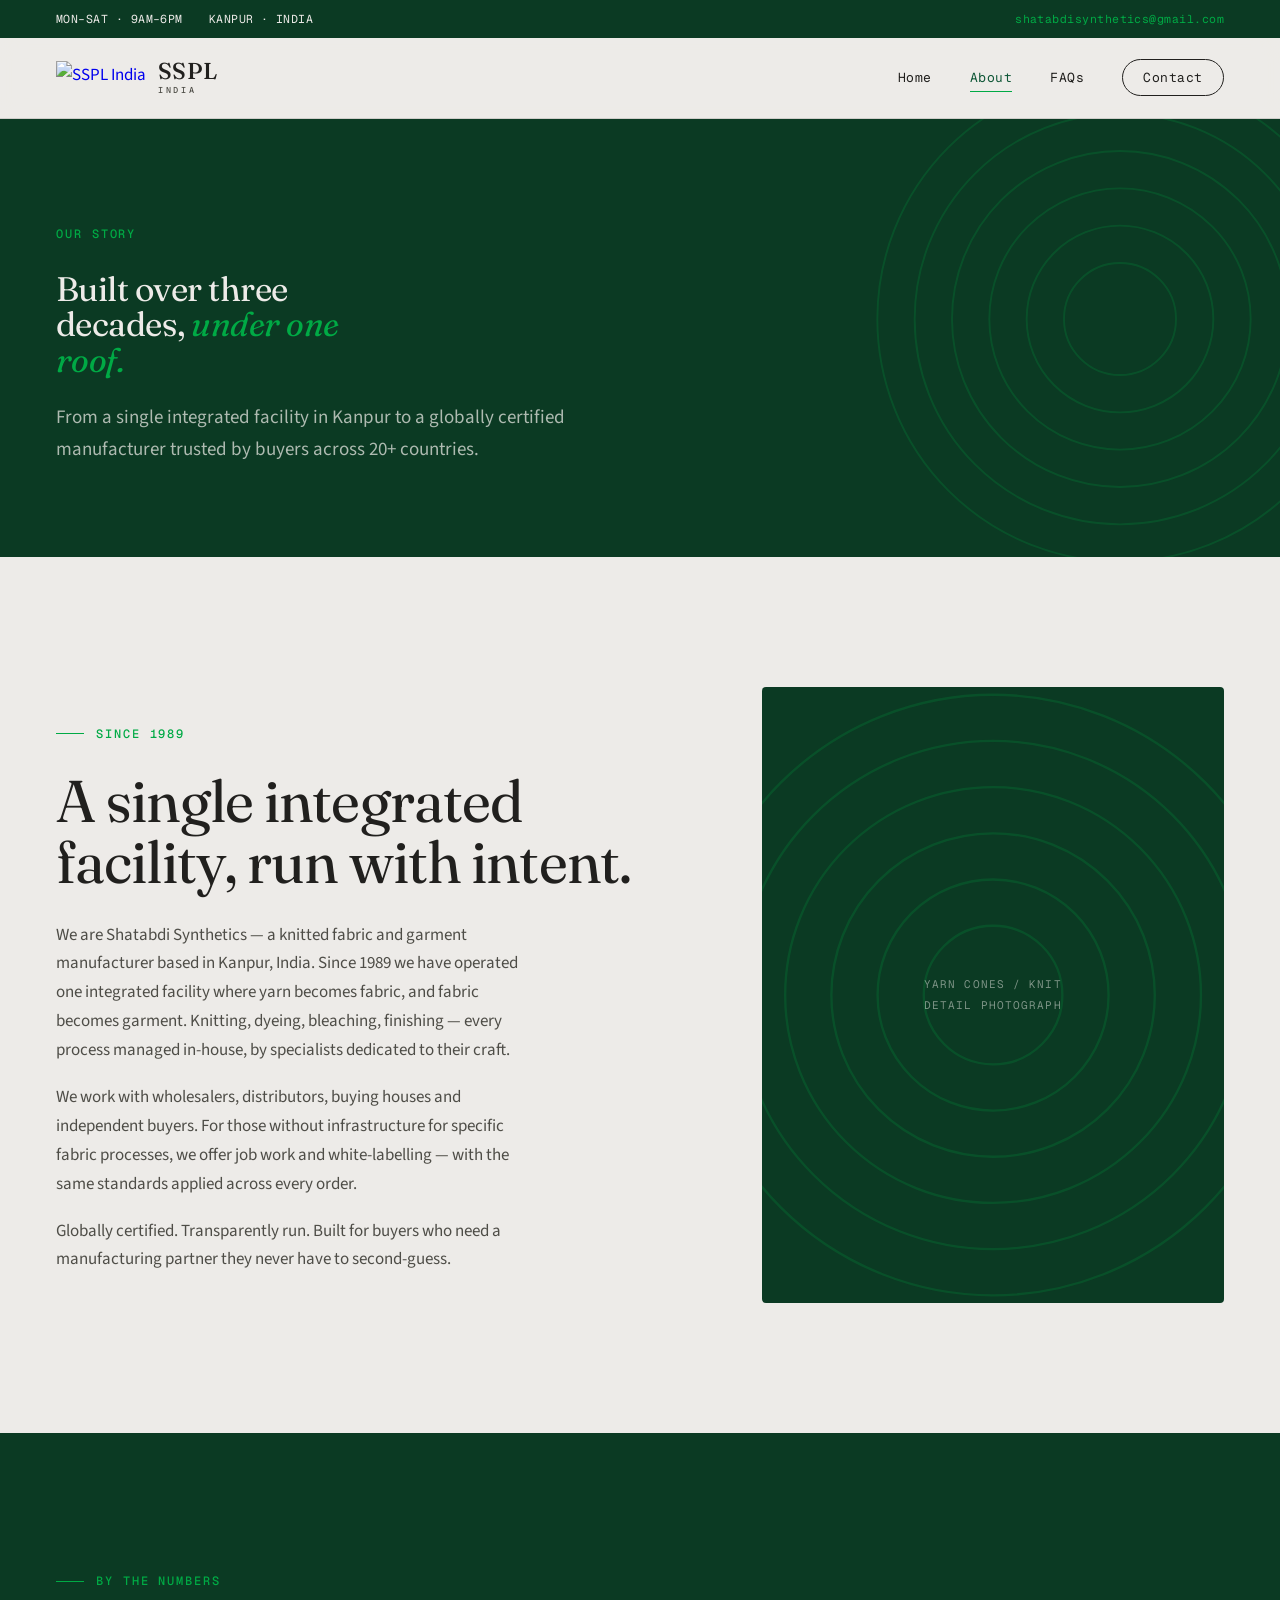
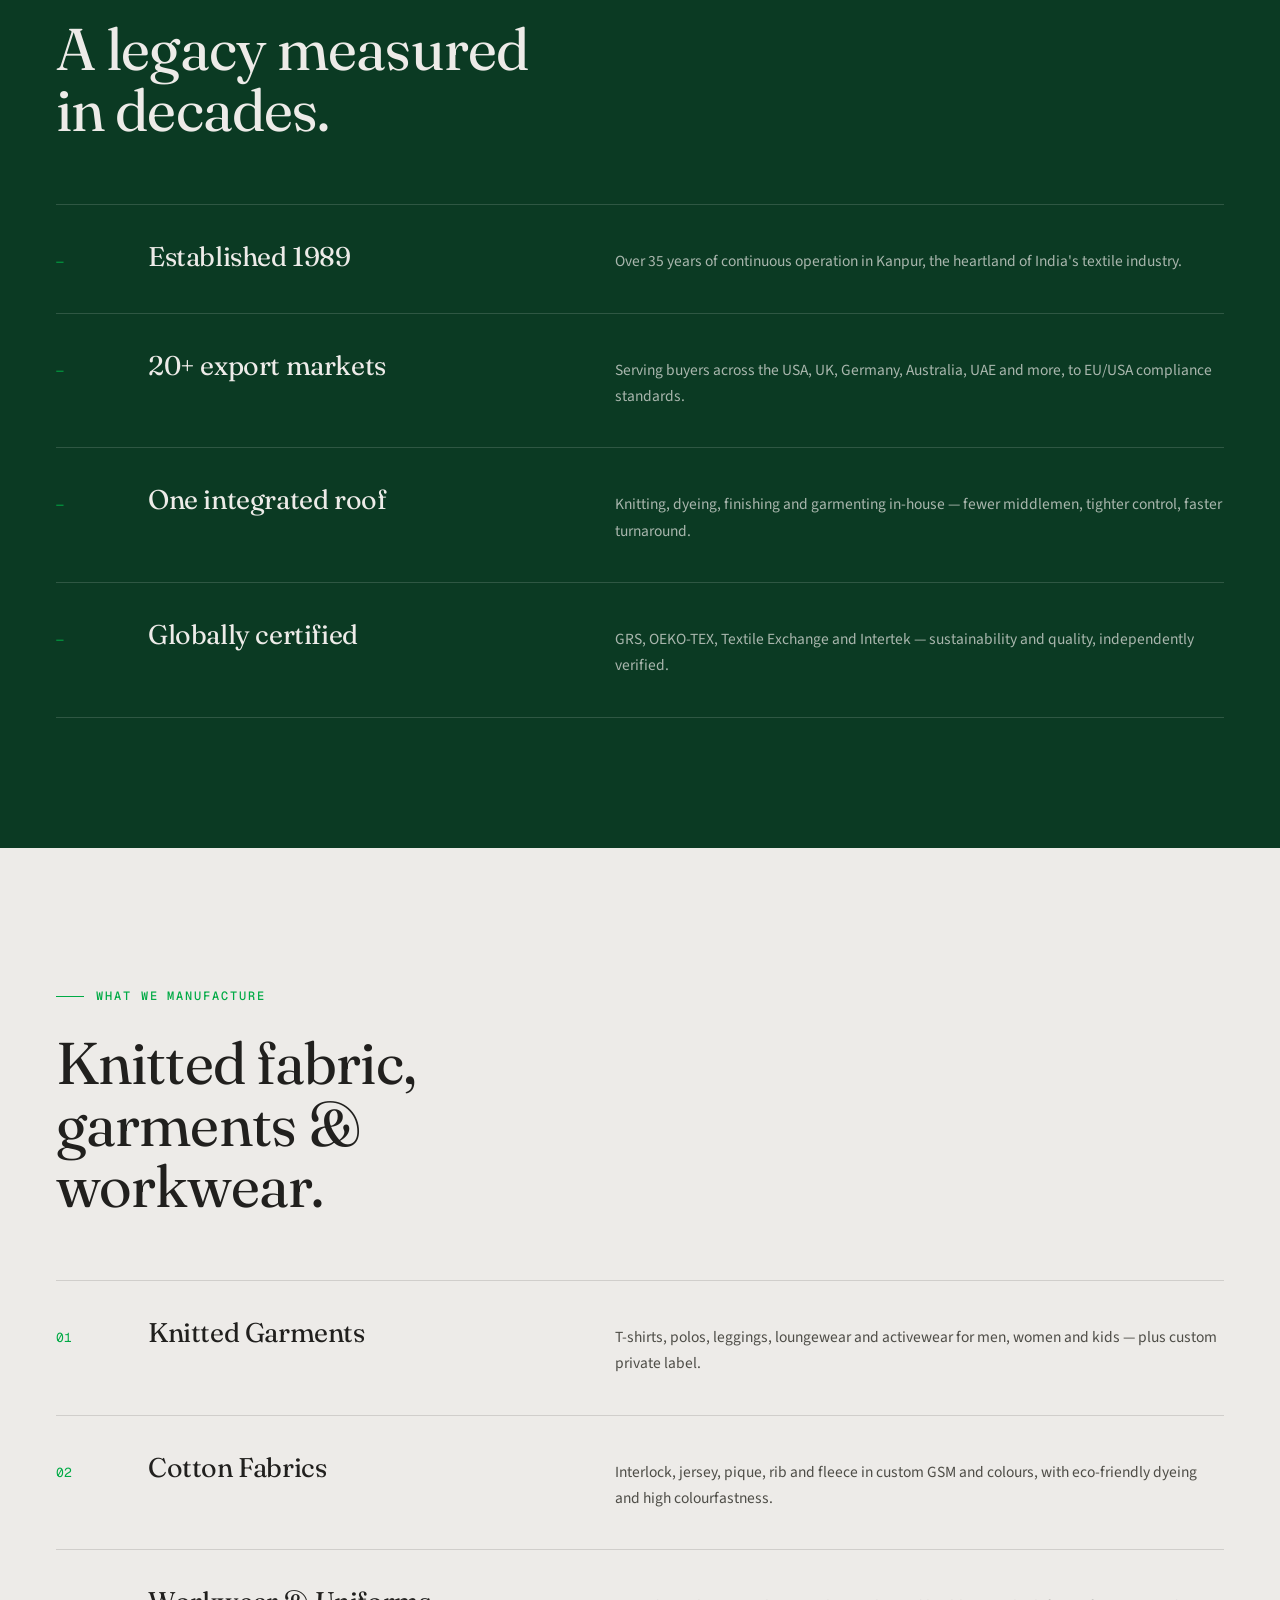
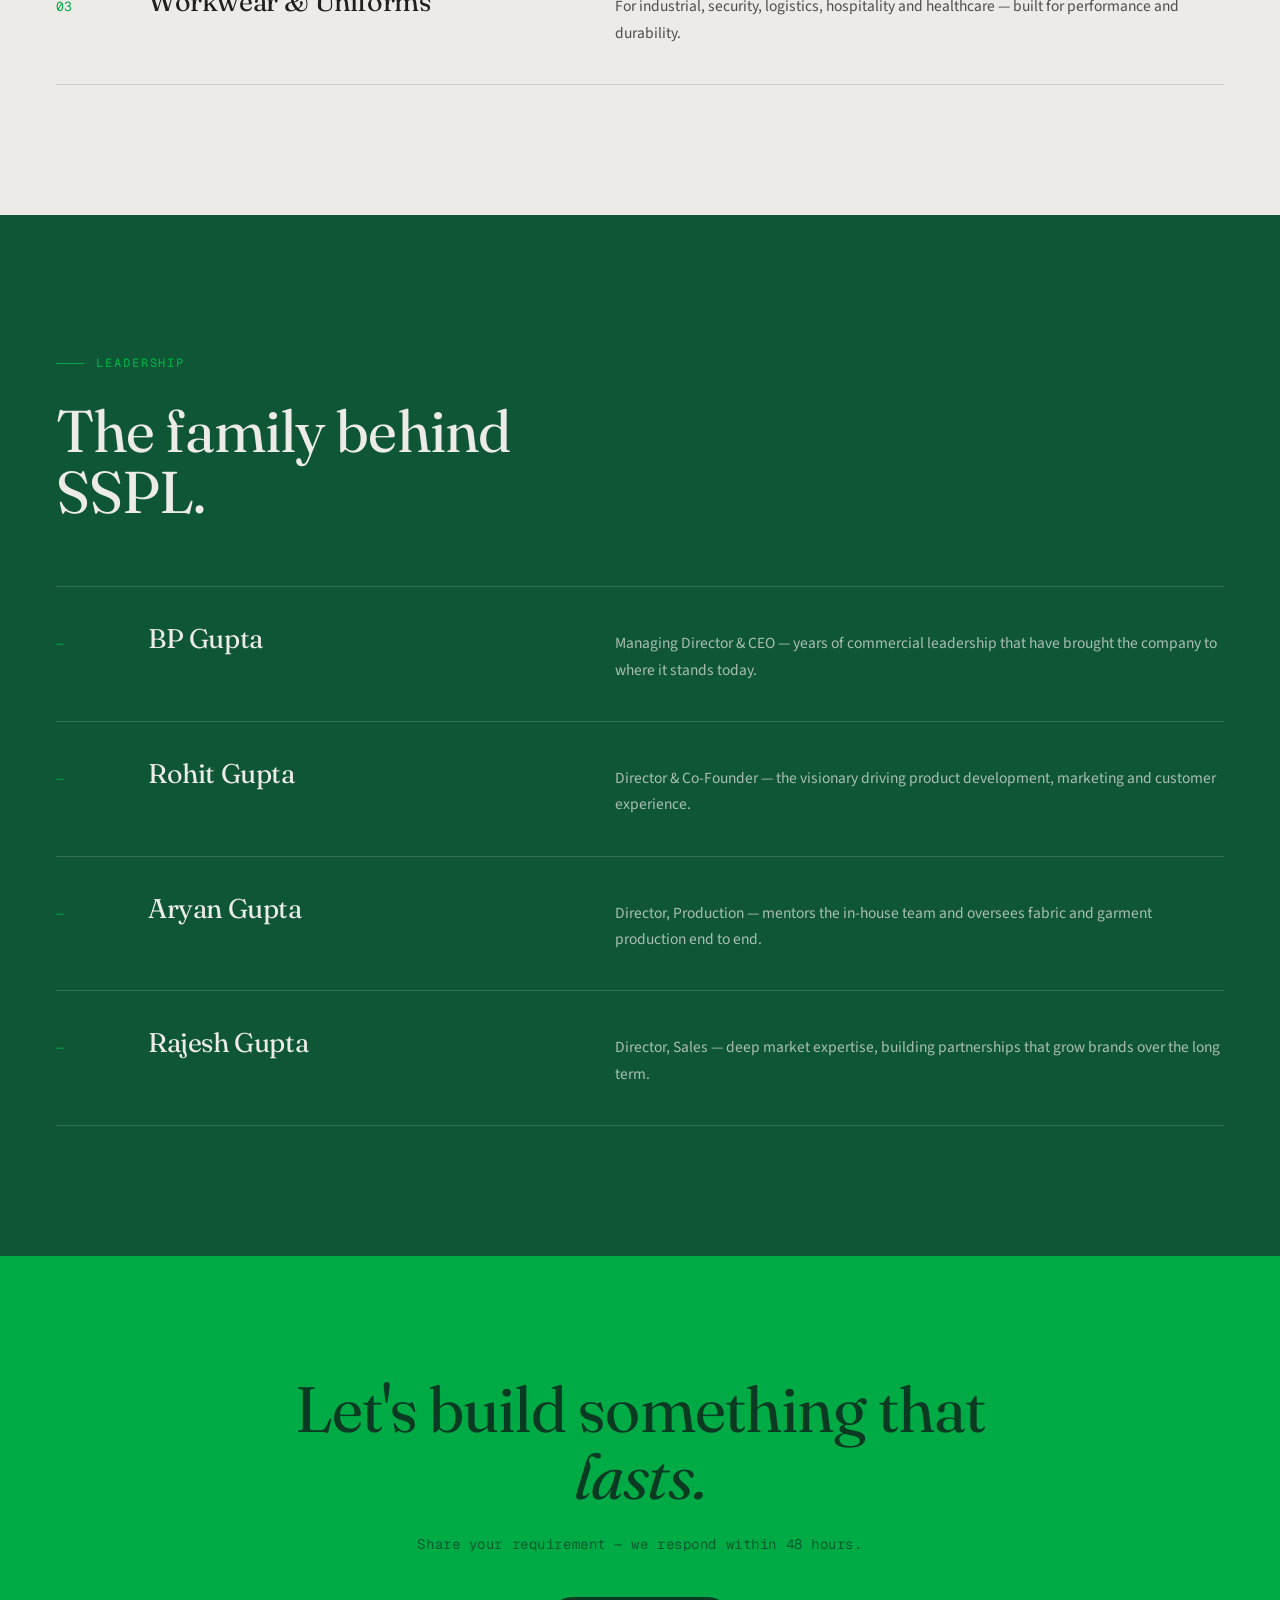
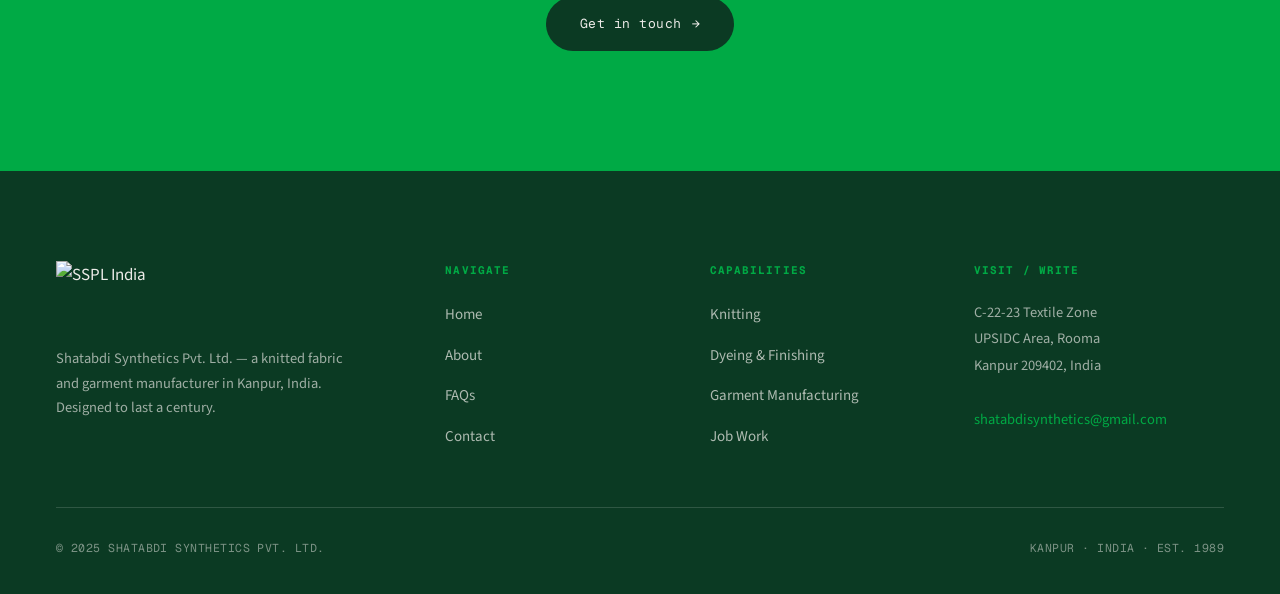
==== commit f1c66e2b: "Add files via upload" ====
--- a/about.html
+++ b/about.html
@@ -3,96 +3,97 @@
 <head>
   <meta charset="UTF-8">
   <meta name="viewport" content="width=device-width, initial-scale=1.0">
-  <title>Our Story | SSPL India — Garment Manufacturer Since 1989</title>
-  <meta name="description" content="Shatabdi Synthetics Pvt. Ltd. — a vertically integrated knitted garment manufacturer in Kanpur, India. Our heritage, capabilities and leadership since 1989.">
+  <title>About — SSPL India | Knitted Garment Manufacturer Since 1989</title>
+  <meta name="description" content="Shatabdi Synthetics (SSPL India) — a vertically integrated knitted fabric and garment manufacturer in Kanpur. Our story, capabilities and leadership.">
   <link rel="stylesheet" href="style.css">
 </head>
 <body>
-  <div class="side-label left on-dark">Our Story</div>
-  <div class="side-label right">Follow Us — Ig.</div>
-
-  <div class="topbar">
-    <div class="topbar-left"><span>Mon–Sat · 9AM – 6PM</span><span>C-22-23 Textile Zone, UPSIDC Area, Rooma, Kanpur 209402</span></div>
+  <div class="topbar"><div class="wrap">
+    <div class="topbar-left"><span>MON–SAT · 9AM–6PM</span><span>KANPUR · INDIA</span></div>
     <a href="mailto:shatabdisynthetics@gmail.com">shatabdisynthetics@gmail.com</a>
-  </div>
-  <nav>
-    <a href="index.html" class="nav-logo"><span class="logo-block">SS</span><span class="logo-rest">PL India</span></a>
+  </div></div>
+  <nav><div class="wrap">
+    <a href="index.html" class="nav-logo"><img src="assets/mark-dark.png" alt="SSPL India"><span class="nav-word">SSPL<small>INDIA</small></span></a>
     <div class="hamburger" onclick="toggleMenu()"><span></span><span></span><span></span></div>
     <ul class="nav-links" id="navLinks">
-      <li><span class="num">01</span><a href="index.html">Home</a></li>
-      <li><span class="num">02</span><a href="about.html" class="active">Our Story</a></li>
-      <li><span class="num">03</span><a href="faq.html">FAQs</a></li>
-      <li><a href="contact.html" class="nav-cta">Contact Us</a></li>
+      <li><a href="index.html">Home</a></li><li><a href="about.html" class="active">About</a></li><li><a href="faq.html">FAQs</a></li><li><a href="contact.html" class="nav-cta">Contact</a></li>
     </ul>
-  </nav>
+  </div></nav>
 
   <div class="page-hero">
-    <h2 class="display"><span class="mut">Three decades of</span><br>engineering <span class="red">quality.</span></h2>
-    <p>From a single facility in Kanpur to one of India's most trusted vertically integrated garment manufacturers — this is the SSPL story.</p>
+    <div class="motif-fill motif"></div>
+    <div class="wrap">
+      <div class="eyebrow plain" style="color:var(--green)">Our Story</div>
+      <h1>Built over three decades, <em>under one roof.</em></h1>
+      <p>From a single integrated facility in Kanpur to a globally certified manufacturer trusted by buyers across 20+ countries.</p>
+    </div>
   </div>
 
   <section>
-    <div class="split">
-      <div>
-        <div class="pill"><span class="check">✓</span> Our Heritage</div>
-        <h2 class="display section-title"><span class="mut">Trusted</span><br>since 1989.</h2>
-        <p class="lead" style="margin-bottom:22px;">Shatabdi Synthetics Pvt. Ltd. was founded with one vision — a fully integrated textile operation delivering consistent quality from raw yarn to finished garment. Based in Kanpur, the heartland of India's textile industry, we've grown over 35 years into a name trusted by export houses, national retailers and global brands.</p>
-        <p class="lead">Our facility handles everything in-house: knitting, dyeing, printing, embroidery, cutting, stitching and finishing. Fewer middlemen, tighter quality control, faster turnaround, better pricing.</p>
+    <div class="wrap">
+      <div class="split wide-left">
+        <div>
+          <div class="eyebrow">Since 1989</div>
+          <h2 class="display-2">A single integrated facility, run with intent.</h2>
+          <p class="body">We are Shatabdi Synthetics — a knitted fabric and garment manufacturer based in Kanpur, India. Since 1989 we have operated one integrated facility where yarn becomes fabric, and fabric becomes garment. Knitting, dyeing, bleaching, finishing — every process managed in-house, by specialists dedicated to their craft.</p>
+          <p class="body">We work with wholesalers, distributors, buying houses and independent buyers. For those without infrastructure for specific fabric processes, we offer job work and white-labelling — with the same standards applied across every order.</p>
+          <p class="body">Globally certified. Transparently run. Built for buyers who need a manufacturing partner they never have to second-guess.</p>
+        </div>
+        <div class="media tall"><div class="motif-fill motif"></div><div class="ph">Yarn cones / knit<br>detail photograph</div></div>
       </div>
-      <div class="media-card"><div class="ph-label">Heritage / factory<br>photo here</div></div>
     </div>
   </section>
 
-  <section class="dark">
-    <div class="pill"><span class="check">✓</span> By the numbers</div>
-    <h2 class="display section-title"><span class="mut">A legacy</span><br>that scales.</h2>
-    <div class="cards-3">
-      <div class="bigcard red"><div class="num">Founded</div><div><h3 style="font-size:54px;">1989</h3><p>Kanpur, Uttar Pradesh, India</p></div></div>
-      <div class="bigcard blue"><div class="num">Export markets</div><div><h3 style="font-size:54px;">20+</h3><p>USA, UK, Germany, Australia, UAE &amp; more</p></div></div>
-      <div class="bigcard ink"><div class="num">In-house team</div><div><h3 style="font-size:54px;">100+</h3><p>Skilled craftsmen &amp; women, many with 20+ years' experience</p></div></div>
+  <section class="deep">
+    <div class="wrap">
+      <div class="sec-head"><div class="eyebrow">By the numbers</div><h2 class="display-2">A legacy measured in decades.</h2></div>
+      <div class="rows">
+        <div class="row"><div class="rnum">—</div><h3>Established 1989</h3><p>Over 35 years of continuous operation in Kanpur, the heartland of India's textile industry.</p></div>
+        <div class="row"><div class="rnum">—</div><h3>20+ export markets</h3><p>Serving buyers across the USA, UK, Germany, Australia, UAE and more, to EU/USA compliance standards.</p></div>
+        <div class="row"><div class="rnum">—</div><h3>One integrated roof</h3><p>Knitting, dyeing, finishing and garmenting in-house — fewer middlemen, tighter control, faster turnaround.</p></div>
+        <div class="row"><div class="rnum">—</div><h3>Globally certified</h3><p>GRS, OEKO-TEX, Textile Exchange and Intertek — sustainability and quality, independently verified.</p></div>
+      </div>
     </div>
   </section>
 
-  <section class="paper2">
-    <div class="pill"><span class="check">✓</span> Capabilities</div>
-    <h2 class="display section-title"><span class="mut">What we</span><br>manufacture.</h2>
-    <div class="cards-3">
-      <div class="bigcard paper fade-up"><div class="num" style="color:var(--red)">Garments</div><div><h3>Knitted Garments</h3><ul style="color:var(--ink);"><li>T-shirts &amp; polo shirts</li><li>Leggings &amp; loungewear</li><li>Activewear &amp; sportswear</li><li>Men's, women's &amp; kids</li><li>Custom private label</li></ul></div></div>
-      <div class="bigcard paper fade-up"><div class="num" style="color:var(--red)">Fabrics</div><div><h3>Cotton Fabrics</h3><ul style="color:var(--ink);"><li>Interlock, jersey &amp; pique</li><li>Rib &amp; fleece knits</li><li>Custom GSM &amp; colours</li><li>Eco-friendly dyeing</li><li>High colorfastness</li></ul></div></div>
-      <div class="bigcard paper fade-up"><div class="num" style="color:var(--red)">Workwear</div><div><h3>Workwear &amp; Uniforms</h3><ul style="color:var(--ink);"><li>Industrial &amp; security</li><li>Logistics &amp; delivery</li><li>Hospitality &amp; healthcare</li><li>Corporate &amp; promotional</li><li>Built for performance</li></ul></div></div>
+  <section>
+    <div class="wrap">
+      <div class="sec-head"><div class="eyebrow">What we manufacture</div><h2 class="display-2">Knitted fabric, garments &amp; workwear.</h2></div>
+      <div class="rows">
+        <div class="row"><div class="rnum">01</div><h3>Knitted Garments</h3><p>T-shirts, polos, leggings, loungewear and activewear for men, women and kids — plus custom private label.</p></div>
+        <div class="row"><div class="rnum">02</div><h3>Cotton Fabrics</h3><p>Interlock, jersey, pique, rib and fleece in custom GSM and colours, with eco-friendly dyeing and high colourfastness.</p></div>
+        <div class="row"><div class="rnum">03</div><h3>Workwear &amp; Uniforms</h3><p>For industrial, security, logistics, hospitality and healthcare — built for performance and durability.</p></div>
+      </div>
     </div>
   </section>
 
-  <section class="dark">
-    <div class="pill"><span class="check">✓</span> Leadership</div>
-    <h2 class="display section-title"><span class="mut">The team behind</span><br>SSPL.</h2>
-    <div class="why-grid" style="grid-template-columns:repeat(2,1fr);">
-      <div class="why-cell"><div class="num">BP GUPTA</div><h3>Managing Director &amp; CEO</h3><p>With years as Commercial Director in the industry, BP has driven the company to where it stands today — a nationally trusted name in garment manufacturing.</p></div>
-      <div class="why-cell" style="border-right:none;padding-left:32px;"><div class="num">ROHIT GUPTA</div><h3>Director &amp; Co-Founder</h3><p>The driving force and chief visionary. Rohit stays hands-on across product development, marketing and customer experience — first sample to final shipment.</p></div>
-      <div class="why-cell"><div class="num">ARYAN GUPTA</div><h3>Director — Production</h3><p>Aryan mentors 100+ in-house staff and oversees production of tonnes of fabric and thousands of garments, with passion and precision in every run.</p></div>
-      <div class="why-cell" style="border-right:none;padding-left:32px;"><div class="num">RAJESH GUPTA</div><h3>Director — Sales</h3><p>With deep market expertise, Rajesh helps SSPL understand buyer needs, spot new opportunities and build partnerships that grow brands.</p></div>
+  <section class="forest">
+    <div class="wrap">
+      <div class="sec-head"><div class="eyebrow">Leadership</div><h2 class="display-2">The family behind SSPL.</h2></div>
+      <div class="rows">
+        <div class="row"><div class="rnum">—</div><h3>BP Gupta</h3><p>Managing Director &amp; CEO — years of commercial leadership that have brought the company to where it stands today.</p></div>
+        <div class="row"><div class="rnum">—</div><h3>Rohit Gupta</h3><p>Director &amp; Co-Founder — the visionary driving product development, marketing and customer experience.</p></div>
+        <div class="row"><div class="rnum">—</div><h3>Aryan Gupta</h3><p>Director, Production — mentors the in-house team and oversees fabric and garment production end to end.</p></div>
+        <div class="row"><div class="rnum">—</div><h3>Rajesh Gupta</h3><p>Director, Sales — deep market expertise, building partnerships that grow brands over the long term.</p></div>
+      </div>
     </div>
   </section>
 
-  <div class="cta-band">
-    <h2 class="display"><span class="mut">Let's build something</span><br><span class="red">great</span> together.</h2>
-    <p>Share your requirement and we'll get back within 48 hours.</p>
-    <a href="contact.html" class="btn btn-red btn-arrow">Contact Us</a>
-  </div>
+  <section class="cta">
+    <div class="wrap"><h2>Let's build something that <em>lasts.</em></h2><p>Share your requirement — we respond within 48 hours.</p><a href="contact.html" class="btn btn-deep">Get in touch <span class="arr">→</span></a></div>
+  </section>
 
-  <footer>
+  <footer><div class="wrap">
     <div class="footer-top">
-      <div><div class="footer-logo"><span class="logo-block">SS</span><span class="logo-rest">PL India</span></div><p class="footer-desc">Shatabdi Synthetics Pvt. Ltd. — India's trusted knitted garment and fabric manufacturer. Engineering quality at every thread since 1989.</p></div>
-      <div class="footer-col"><h5>Navigate</h5><ul><li><a href="index.html">Home</a></li><li><a href="about.html">Our Story</a></li><li><a href="faq.html">FAQs</a></li><li><a href="contact.html">Contact Us</a></li></ul></div>
-      <div class="footer-col"><h5>Services</h5><ul><li><a href="contact.html">OEM Manufacturing</a></li><li><a href="contact.html">Private Label</a></li><li><a href="contact.html">Fabric Manufacturing</a></li><li><a href="contact.html">Workwear</a></li></ul></div>
-      <div class="footer-col"><h5>Contact</h5><address>C-22-23 Textile Zone<br>UPSIDC Area, Rooma<br>Kanpur 209402, India<br><br><a href="mailto:shatabdisynthetics@gmail.com">shatabdisynthetics@gmail.com</a><br><br>Mon–Sat · 9AM – 6PM</address></div>
+      <div class="footer-brand"><img src="assets/logo-light.png" alt="SSPL India"><p>Shatabdi Synthetics Pvt. Ltd. — a knitted fabric and garment manufacturer in Kanpur, India. Designed to last a century.</p></div>
+      <div class="footer-col"><h5>Navigate</h5><ul><li><a href="index.html">Home</a></li><li><a href="about.html">About</a></li><li><a href="faq.html">FAQs</a></li><li><a href="contact.html">Contact</a></li></ul></div>
+      <div class="footer-col"><h5>Capabilities</h5><ul><li><a href="contact.html">Knitting</a></li><li><a href="contact.html">Dyeing &amp; Finishing</a></li><li><a href="contact.html">Garment Manufacturing</a></li><li><a href="contact.html">Job Work</a></li></ul></div>
+      <div class="footer-col"><h5>Visit / Write</h5><address>C-22-23 Textile Zone<br>UPSIDC Area, Rooma<br>Kanpur 209402, India<br><br><a href="mailto:shatabdisynthetics@gmail.com">shatabdisynthetics@gmail.com</a></address></div>
     </div>
-    <div class="footer-bottom"><span>© 2025 Shatabdi Synthetics Pvt. Ltd. All rights reserved.</span><span>Kanpur · India · Est. 1989</span></div>
-  </footer>
+    <div class="footer-bottom"><span>© 2025 SHATABDI SYNTHETICS PVT. LTD.</span><span>KANPUR · INDIA · EST. 1989</span></div>
+  </div></footer>
   <script>
     function toggleMenu(){document.getElementById('navLinks').classList.toggle('open');}
-    const io=new IntersectionObserver(e=>{e.forEach(x=>{if(x.isIntersecting){x.target.classList.add('visible');io.unobserve(x.target);}})},{threshold:0.15});
-    document.querySelectorAll('.fade-up').forEach(el=>io.observe(el));
   </script>
 </body>
 </html>
--- a/style.css
+++ b/style.css
@@ -1,396 +1,264 @@
 /* =============================================
-   SSPL INDIA — Stylesheet v2
-   Bold modern-brutalist, inspired by NG Apparels
+   SSPL INDIA — Stylesheet v3
+   Quiet editorial. Built on the SSPL brand book.
+   Greens + paper · Geist Mono · Fraunces serif · Source Sans 3
    ============================================= */
 
-@import url('https://fonts.googleapis.com/css2?family=Archivo:ital,wght@0,400;0,500;0,600;0,700;0,800;0,900;1,800&family=Hanken+Grotesk:wght@300;400;500;600;700&display=swap');
+@import url('https://fonts.googleapis.com/css2?family=Fraunces:ital,opsz,wght@0,9..144,300..600;1,9..144,300..500&family=Geist+Mono:wght@400;500;600&family=Source+Sans+3:ital,wght@0,300;0,400;0,500;0,600;1,400&display=swap');
 
 :root {
-  --paper:   #f6ede7;
-  --paper2:  #fbf6f2;
-  --white:   #ffffff;
-  --ink:     #131311;
-  --ink2:    #1c1c1a;
-  --gray-l:  #b3a99f;   /* two-tone muted on light bg */
-  --gray-d:  #5e5e58;   /* two-tone muted on dark bg  */
-  --red:     #f5333f;
-  --blue:    #2540ff;
-  --yellow:  #ffb400;
-  --text-d:  #1a1a18;
-  --text-l:  #f6ede7;
-  --muted-d: #6f6a64;
-  --muted-l: #9a948c;
-  --font-display: 'Archivo', sans-serif;
-  --font-body:    'Hanken Grotesk', sans-serif;
+  --paper:    #edebe8;
+  --paper-2:  #e5e2dd;
+  --green:    #00aa45;
+  --forest:   #0e5636;
+  --deep:     #0b3a23;
+  --stone:    #4e4d47;
+  --ink:      #21201e;
+  --line:     rgba(33,32,30,0.14);
+  --line-d:   rgba(237,235,232,0.16);
+  --serif: 'Fraunces', Georgia, serif;
+  --mono:  'Geist Mono', ui-monospace, monospace;
+  --sans:  'Source Sans 3', system-ui, sans-serif;
+  --maxw: 1280px;
+  --pad: 56px;
 }
 
 *, *::before, *::after { box-sizing: border-box; margin: 0; padding: 0; }
 html { scroll-behavior: smooth; }
-
 body {
   background: var(--paper);
-  color: var(--text-d);
-  font-family: var(--font-body);
+  color: var(--ink);
+  font-family: var(--sans);
   font-weight: 400;
-  line-height: 1.6;
+  font-size: 17px;
+  line-height: 1.7;
+  -webkit-font-smoothing: antialiased;
   overflow-x: hidden;
-  -webkit-font-smoothing: antialiased;
-}
-
-::-webkit-scrollbar { width: 5px; }
+}
+img { display: block; max-width: 100%; }
+::-webkit-scrollbar { width: 6px; }
 ::-webkit-scrollbar-track { background: var(--paper); }
-::-webkit-scrollbar-thumb { background: var(--ink); }
-
-/* ── DISPLAY HEADING (two-tone) ── */
-.display {
-  font-family: var(--font-display);
-  font-weight: 900;
-  font-stretch: 125%;
-  line-height: 0.92;
-  letter-spacing: -0.02em;
-  text-transform: none;
-}
-.display .mut { color: var(--gray-l); }
-.dark .display .mut, section.dark .display .mut { color: var(--gray-d); }
-
-/* ── TOP BAR ── */
+::-webkit-scrollbar-thumb { background: var(--forest); }
+
+.wrap { max-width: var(--maxw); margin: 0 auto; padding-left: var(--pad); padding-right: var(--pad); }
+
+/* ── TYPE ── */
+.eyebrow {
+  font-family: var(--mono); font-size: 12px; font-weight: 500;
+  letter-spacing: 0.16em; text-transform: uppercase; color: var(--green);
+  display: inline-flex; align-items: center; gap: 12px;
+}
+.eyebrow::before { content: ''; width: 28px; height: 1px; background: var(--green); display: inline-block; }
+.eyebrow.plain::before { display: none; }
+
+h1, h2, h3 { font-family: var(--serif); font-weight: 400; letter-spacing: -0.015em; line-height: 1.04; }
+.display-1 { font-size: clamp(44px, 7vw, 100px); font-weight: 380; }
+.display-2 { font-size: clamp(32px, 4.6vw, 62px); font-weight: 400; }
+.display-3 { font-size: clamp(24px, 2.6vw, 34px); font-weight: 400; }
+.serif-italic { font-style: italic; }
+em.accent { font-style: italic; color: var(--forest); }
+
+.lead { font-size: 19px; line-height: 1.65; color: var(--stone); max-width: 50ch; }
+.body { font-size: 17px; color: var(--stone); max-width: 60ch; }
+.mono-label { font-family: var(--mono); font-size: 12px; letter-spacing: 0.08em; text-transform: uppercase; color: var(--stone); }
+
+/* ── TOPBAR ── */
 .topbar {
-  background: var(--ink);
-  color: var(--text-l);
-  padding: 9px 40px;
-  display: flex;
-  justify-content: space-between;
-  align-items: center;
-  font-family: var(--font-body);
-  font-size: 12px;
-  font-weight: 500;
-  letter-spacing: 0.02em;
-}
-.topbar a { color: var(--yellow); text-decoration: none; }
-.topbar-left { display: flex; gap: 28px; }
+  background: var(--deep); color: var(--paper);
+  font-family: var(--mono); font-size: 11.5px; letter-spacing: 0.04em;
+}
+.topbar .wrap { display: flex; justify-content: space-between; align-items: center; padding-top: 9px; padding-bottom: 9px; }
+.topbar a { color: var(--green); text-decoration: none; }
+.topbar-left { display: flex; gap: 26px; }
 
 /* ── NAV ── */
-nav {
-  position: sticky; top: 0; z-index: 100;
-  background: var(--white);
-  border-bottom: 1px solid rgba(0,0,0,0.06);
-  padding: 0 40px;
-  display: flex; align-items: center; justify-content: space-between;
-  height: 84px;
-}
-.nav-logo { display: flex; align-items: center; gap: 0; text-decoration: none; }
-.nav-logo .logo-block {
-  background: var(--yellow);
-  padding: 6px 10px 6px 8px;
-  font-family: var(--font-display);
-  font-weight: 900; font-stretch: 125%;
-  font-size: 24px; color: var(--ink);
-  letter-spacing: -0.03em;
-}
-.nav-logo .logo-rest {
-  font-family: var(--font-display);
-  font-weight: 900; font-stretch: 125%;
-  font-size: 24px; color: var(--ink);
-  letter-spacing: -0.03em;
-  padding-left: 2px;
-}
-.nav-links { display: flex; list-style: none; gap: 32px; align-items: center; }
-.nav-links li { position: relative; }
-.nav-links li .num {
-  position: absolute; top: -12px; left: 0;
-  font-family: var(--font-display);
-  font-size: 9px; font-weight: 700; color: var(--gray-l);
-  letter-spacing: 0.05em;
-}
-.nav-links a {
-  color: var(--ink); text-decoration: none;
-  font-family: var(--font-display);
-  font-size: 15px; font-weight: 600;
-  transition: color 0.2s;
-}
-.nav-links a:hover, .nav-links a.active { color: var(--red); }
-.nav-cta {
-  background: var(--ink); color: var(--white) !important;
-  padding: 14px 26px; border-radius: 999px;
-  font-size: 14px !important;
-  transition: background 0.25s;
-}
-.nav-cta:hover { background: var(--red); }
-
-.hamburger { display: none; flex-direction: column; gap: 5px; cursor: pointer; padding: 4px; }
-.hamburger span { width: 26px; height: 2.5px; background: var(--ink); transition: 0.3s; }
-
-/* ── SIDE LABELS ── */
-.side-label {
-  position: fixed; top: 50%; transform: translateY(-50%);
-  font-family: var(--font-display);
-  font-size: 11px; font-weight: 600; letter-spacing: 0.08em;
-  text-transform: uppercase; color: var(--ink);
-  writing-mode: vertical-rl; z-index: 50; opacity: 0.55;
-}
-.side-label.left { left: 14px; transform: translateY(-50%) rotate(180deg); }
-.side-label.right { right: 14px; }
-.side-label.on-dark { color: var(--text-l); }
+nav { position: sticky; top: 0; z-index: 100; background: rgba(237,235,232,0.88); backdrop-filter: blur(12px); border-bottom: 1px solid var(--line); }
+nav .wrap { display: flex; align-items: center; justify-content: space-between; height: 80px; }
+.nav-logo { display: flex; align-items: center; gap: 12px; text-decoration: none; }
+.nav-logo img { height: 34px; width: auto; }
+.nav-logo .nav-word { font-family: var(--serif); font-weight: 500; font-size: 23px; letter-spacing: 0.02em; color: var(--ink); line-height: 1; }
+.nav-logo .nav-word small { display: block; font-family: var(--mono); font-size: 8.5px; letter-spacing: 0.32em; color: var(--stone); margin-top: 3px; }
+.nav-links { display: flex; list-style: none; gap: 38px; align-items: center; }
+.nav-links a { font-family: var(--mono); font-size: 13px; letter-spacing: 0.04em; color: var(--ink); text-decoration: none; transition: color 0.2s; position: relative; }
+.nav-links a::after { content: ''; position: absolute; left: 0; bottom: -6px; width: 0; height: 1px; background: var(--green); transition: width 0.25s; }
+.nav-links a:hover::after, .nav-links a.active::after { width: 100%; }
+.nav-links a:hover, .nav-links a.active { color: var(--forest); }
+.nav-cta { border: 1px solid var(--ink); border-radius: 999px; padding: 9px 20px; transition: all 0.25s; }
+.nav-cta:hover { background: var(--forest); border-color: var(--forest); color: var(--paper) !important; }
+.nav-cta::after { display: none !important; }
+.hamburger { display: none; flex-direction: column; gap: 5px; cursor: pointer; }
+.hamburger span { width: 24px; height: 1.5px; background: var(--ink); }
+
+/* ── BUTTONS ── */
+.btn { font-family: var(--mono); font-size: 13px; letter-spacing: 0.04em; text-decoration: none; display: inline-flex; align-items: center; gap: 10px; transition: all 0.25s; cursor: pointer; border: none; }
+.btn-fill { background: var(--forest); color: var(--paper); padding: 16px 30px; border-radius: 999px; }
+.btn-fill:hover { background: var(--deep); transform: translateY(-2px); }
+.btn-line { border-bottom: 1px solid currentColor; padding-bottom: 4px; color: var(--ink); }
+.btn-line:hover { color: var(--green); gap: 16px; }
+.btn-line.on-dark { color: var(--paper); }
+.btn .arr { transition: transform 0.25s; }
+.btn:hover .arr { transform: translateX(4px); }
 
 /* ── HERO ── */
-.hero {
-  background: var(--paper);
-  padding: 70px 40px 60px;
-  position: relative;
-  overflow: hidden;
-  min-height: 88vh;
-  display: flex; flex-direction: column; justify-content: center;
-}
-.hero-pill {
-  display: inline-flex; align-items: center; gap: 8px;
-  border: 1.5px solid var(--ink); border-radius: 999px;
-  padding: 10px 20px; font-size: 13px; font-weight: 600;
-  font-family: var(--font-display);
-  margin-bottom: 36px; width: fit-content;
-}
-.hero h1 {
-  font-family: var(--font-display);
-  font-weight: 900; font-stretch: 125%;
-  font-size: clamp(54px, 9vw, 150px);
-  line-height: 0.86; letter-spacing: -0.03em;
-  max-width: 14ch; margin-bottom: 36px;
-}
-.hero h1 .red { color: var(--red); }
-.hero-sub-strong { font-family: var(--font-display); font-weight: 800; font-size: 19px; margin-bottom: 10px; }
-.hero-sub { font-size: 16px; color: var(--muted-d); max-width: 480px; margin-bottom: 40px; line-height: 1.7; }
-.hero-actions { display: flex; gap: 14px; align-items: center; flex-wrap: wrap; }
-.hero-stats-row { display: flex; gap: 64px; margin-top: 56px; flex-wrap: wrap; }
-.hero-photo {
-  position: absolute; right: 0; top: 0; bottom: 0; width: 46%;
-  background: linear-gradient(140deg, var(--ink) 0%, var(--ink2) 100%);
-  border-bottom-left-radius: 50% 18%;
-  display: flex; align-items: center; justify-content: center;
-  overflow: hidden;
-}
-.hero-photo .ph-label {
-  font-family: var(--font-display); font-weight: 700;
-  font-size: 12px; letter-spacing: 0.15em; text-transform: uppercase;
-  color: rgba(255,255,255,0.35); text-align: center; padding: 20px;
-}
-.hero-photo .grain { position:absolute; inset:0; background-image:url("data:image/svg+xml,%3Csvg viewBox='0 0 200 200' xmlns='http://www.w3.org/2000/svg'%3E%3Cfilter id='n'%3E%3CfeTurbulence type='fractalNoise' baseFrequency='0.85' numOctaves='3'/%3E%3C/filter%3E%3Crect width='100%25' height='100%25' filter='url(%23n)' opacity='0.05'/%3E%3C/svg%3E"); }
-
-/* ── BUTTONS ── */
-.btn {
-  display: inline-flex; align-items: center; gap: 10px;
-  font-family: var(--font-display); font-weight: 600; font-size: 14px;
-  padding: 16px 32px; border-radius: 999px; border: none; cursor: pointer;
-  text-decoration: none; transition: all 0.25s;
-}
-.btn-dark { background: var(--ink); color: var(--white); }
-.btn-dark:hover { background: var(--red); transform: translateY(-2px); }
-.btn-red { background: var(--red); color: var(--white); }
-.btn-red:hover { background: var(--ink); transform: translateY(-2px); }
-.btn-ghost { border: 1.5px solid var(--ink); color: var(--ink); background: transparent; }
-.btn-ghost:hover { background: var(--ink); color: var(--white); }
-.btn-ghost.on-dark { border-color: var(--text-l); color: var(--text-l); }
-.btn-ghost.on-dark:hover { background: var(--text-l); color: var(--ink); }
-.btn-arrow::after { content: '→'; }
-
-/* ── STAT ── */
-.stat .stat-num {
-  font-family: var(--font-display); font-weight: 900; font-stretch: 125%;
-  font-size: clamp(44px, 5vw, 72px); line-height: 0.9; letter-spacing: -0.03em;
-}
-.stat .stat-num .c { color: inherit; }
-.stat .stat-label {
-  font-family: var(--font-body); font-size: 13px; font-weight: 600;
-  color: var(--muted-d); margin-top: 6px; max-width: 140px;
-}
-.dark .stat .stat-label { color: var(--muted-l); }
-
-/* ── MARQUEE ── */
-.marquee-wrap { background: var(--red); padding: 16px 0; overflow: hidden; }
-.marquee-track { display: flex; animation: marquee 30s linear infinite; white-space: nowrap; }
-.marquee-track span {
-  font-family: var(--font-display); font-weight: 800; font-stretch: 110%;
-  font-size: 15px; color: var(--white); letter-spacing: 0.01em;
-  padding: 0 26px; text-transform: uppercase;
-}
-.marquee-track .dot { opacity: 0.5; }
-@keyframes marquee { from { transform: translateX(0); } to { transform: translateX(-50%); } }
-
-/* ── SECTIONS ── */
-section { padding: 110px 40px; position: relative; }
-section.dark { background: var(--ink); color: var(--text-l); }
-section.dark .display { color: var(--text-l); }
-section.paper2 { background: var(--paper2); }
-
-.pill {
-  display: inline-flex; align-items: center; gap: 8px;
-  border: 1.5px solid currentColor; border-radius: 999px;
-  padding: 9px 18px; font-family: var(--font-display);
-  font-weight: 600; font-size: 13px; margin-bottom: 28px; width: fit-content;
-}
-.pill .check { color: var(--red); font-weight: 900; }
-.section-title { margin-bottom: 24px; }
-.section-title.display { font-size: clamp(38px, 5.5vw, 84px); }
-.lead { font-size: 17px; color: var(--muted-d); max-width: 540px; line-height: 1.7; }
-.dark .lead { color: var(--muted-l); }
-
-/* ── INTRO SPLIT ── */
-.split { display: grid; grid-template-columns: 1.1fr 1fr; gap: 70px; align-items: center; }
-.media-card {
-  border-radius: 22px; overflow: hidden; background: linear-gradient(140deg, var(--ink), var(--ink2));
-  aspect-ratio: 4/5; display: flex; align-items: center; justify-content: center; position: relative;
-}
-.media-card .ph-label {
-  font-family: var(--font-display); font-weight: 700; font-size: 12px;
-  letter-spacing: 0.15em; text-transform: uppercase; color: rgba(255,255,255,0.35);
-  text-align: center; padding: 24px;
-}
-.media-card.red { background: linear-gradient(140deg, var(--red), #c81e2a); }
-.media-card.blue { background: linear-gradient(140deg, var(--blue), #1730c0); }
-
-/* ── FEATURE CARDS (bold colour) ── */
-.cards-3 { display: grid; grid-template-columns: repeat(3, 1fr); gap: 20px; margin-top: 56px; }
-.bigcard {
-  border-radius: 22px; padding: 44px 36px; min-height: 360px;
-  display: flex; flex-direction: column; justify-content: space-between;
-}
-.bigcard.ink { background: var(--ink2); color: var(--text-l); }
-.bigcard.red { background: var(--red); color: var(--white); }
-.bigcard.blue { background: var(--blue); color: var(--white); }
-.bigcard.paper { background: var(--white); color: var(--ink); }
-.bigcard .num {
-  font-family: var(--font-display); font-weight: 900; font-stretch: 125%;
-  font-size: 15px; opacity: 0.5; margin-bottom: auto;
-}
-.bigcard h3 { font-family: var(--font-display); font-weight: 800; font-stretch: 110%; font-size: 27px; line-height: 1.05; margin: 24px 0 14px; }
-.bigcard p { font-size: 14.5px; line-height: 1.6; opacity: 0.92; }
-.bigcard ul { list-style: none; display: flex; flex-direction: column; gap: 8px; margin-top: 6px; }
-.bigcard ul li { font-size: 14px; padding-left: 22px; position: relative; opacity: 0.95; }
-.bigcard ul li::before { content: '✓'; position: absolute; left: 0; font-weight: 800; }
-.bigcard .tag { font-family: var(--font-display); font-weight: 700; font-size: 12px; letter-spacing: 0.08em; text-transform: uppercase; opacity: 0.7; margin-bottom: 6px; }
-
-/* ── WHY GRID ── */
-.why-grid { display: grid; grid-template-columns: repeat(3, 1fr); gap: 0; margin-top: 56px; border-top: 1px solid rgba(255,255,255,0.12); }
-.why-cell { padding: 40px 32px 40px 0; border-bottom: 1px solid rgba(255,255,255,0.12); border-right: 1px solid rgba(255,255,255,0.12); }
-.why-cell:nth-child(3n) { border-right: none; padding-right: 0; }
-.why-cell { padding-left: 32px; }
-.why-cell:nth-child(3n+1) { padding-left: 0; }
-.why-cell .num { font-family: var(--font-display); font-weight: 900; font-size: 13px; color: var(--red); margin-bottom: 16px; }
-.why-cell h3 { font-family: var(--font-display); font-weight: 800; font-stretch: 110%; font-size: 23px; line-height: 1.1; margin-bottom: 12px; color: var(--text-l); }
-.why-cell p { font-size: 14.5px; color: var(--muted-l); line-height: 1.65; }
-
-/* ── SPEC ROW (custom fabric etc) ── */
-.spec-list { margin-top: 20px; }
-.spec-row {
-  display: flex; align-items: center; justify-content: space-between;
-  padding: 26px 0; border-top: 1px solid rgba(255,255,255,0.14);
-}
-.spec-row:last-child { border-bottom: 1px solid rgba(255,255,255,0.14); }
-.spec-left { display: flex; align-items: center; gap: 20px; }
-.spec-ico { width: 40px; height: 40px; border: 1.5px solid currentColor; border-radius: 10px; display: flex; align-items: center; justify-content: center; font-size: 18px; }
-.spec-row h4 { font-family: var(--font-display); font-weight: 800; font-stretch: 110%; font-size: 22px; line-height: 1.05; }
-.spec-right { text-align: right; }
-.spec-right .big { font-family: var(--font-display); font-weight: 900; font-size: 24px; }
-.spec-right .small { font-size: 12px; opacity: 0.6; }
-
-/* ── TESTIMONIAL ── */
-.quote-card { background: linear-gradient(150deg, var(--red), #d11e2a); color: var(--white); border-radius: 24px; padding: 48px 44px; }
-.quote-card .q { font-family: var(--font-display); font-weight: 800; font-stretch: 110%; font-size: 26px; line-height: 1.2; margin-bottom: 28px; }
-.quote-card .author { font-family: var(--font-display); font-weight: 700; font-size: 14px; }
-.quote-card .role { font-size: 13px; opacity: 0.85; }
+.hero { padding: 90px 0 80px; position: relative; }
+.hero .wrap { position: relative; z-index: 2; }
+.hero .eyebrow { margin-bottom: 34px; }
+.hero h1 { max-width: 16ch; margin-bottom: 36px; }
+.hero h1 em { font-style: italic; color: var(--forest); }
+.hero-sub { max-width: 46ch; margin-bottom: 44px; font-size: 19px; color: var(--stone); }
+.hero-actions { display: flex; gap: 32px; align-items: center; flex-wrap: wrap; }
+.hero-motif { position: absolute; top: 0; right: -120px; width: 620px; height: 100%; opacity: 0.5; z-index: 1; pointer-events: none; background-repeat: no-repeat; background-position: right center; background-size: contain; }
+
+/* knit-loop concentric motif (decorative) */
+.motif {
+  background-image: url("data:image/svg+xml,%3Csvg xmlns='http://www.w3.org/2000/svg' width='600' height='600' viewBox='0 0 600 600'%3E%3Cg fill='none' stroke='%2300aa45' stroke-width='2' opacity='0.5'%3E%3Ccircle cx='300' cy='300' r='60'/%3E%3Ccircle cx='300' cy='300' r='100'/%3E%3Ccircle cx='300' cy='300' r='140'/%3E%3Ccircle cx='300' cy='300' r='180'/%3E%3Ccircle cx='300' cy='300' r='220'/%3E%3Ccircle cx='300' cy='300' r='260'/%3E%3C/g%3E%3C/svg%3E");
+}
+
+/* ── STAT STRIP ── */
+.statstrip { border-top: 1px solid var(--line); border-bottom: 1px solid var(--line); }
+.statstrip .wrap { display: grid; grid-template-columns: repeat(4, 1fr); }
+.statcell { padding: 44px 0; border-right: 1px solid var(--line); padding-right: 24px; }
+.statcell:last-child { border-right: none; }
+.statcell:not(:first-child) { padding-left: 36px; }
+.statcell .num { font-family: var(--serif); font-size: clamp(38px, 4vw, 54px); font-weight: 380; line-height: 1; color: var(--forest); }
+.statcell .lab { font-family: var(--mono); font-size: 11px; letter-spacing: 0.08em; text-transform: uppercase; color: var(--stone); margin-top: 12px; }
+
+/* ── SECTION ── */
+section { padding: 130px 0; }
+section.deep { background: var(--deep); color: var(--paper); }
+section.deep .lead, section.deep .body { color: rgba(237,235,232,0.72); }
+section.deep .mono-label { color: rgba(237,235,232,0.6); }
+section.forest { background: var(--forest); color: var(--paper); }
+section.forest .lead, section.forest .body { color: rgba(237,235,232,0.8); }
+.sec-head { max-width: 60ch; margin-bottom: 64px; }
+.sec-head .eyebrow { margin-bottom: 26px; }
+.sec-head h2 { margin-bottom: 0; }
+
+/* ── SPLIT ── */
+.split { display: grid; grid-template-columns: 1fr 1fr; gap: 80px; align-items: center; }
+.split.wide-left { grid-template-columns: 1.15fr 0.85fr; }
+.split .eyebrow { margin-bottom: 26px; }
+.split h2 { margin-bottom: 28px; }
+.split p + p { margin-top: 18px; }
+.split .btn { margin-top: 36px; }
+
+/* media block (photo placeholder, refined) */
+.media { position: relative; aspect-ratio: 4/5; border-radius: 4px; overflow: hidden; background: var(--deep); display: flex; align-items: center; justify-content: center; }
+.media.tall { aspect-ratio: 3/4; }
+.media .ph { font-family: var(--mono); font-size: 11px; letter-spacing: 0.1em; text-transform: uppercase; color: rgba(237,235,232,0.5); text-align: center; padding: 24px; line-height: 1.9; position: relative; z-index: 2; }
+.media .motif-fill { position: absolute; inset: 0; opacity: 0.4; background-size: 150%; background-position: center; }
+
+/* ── LISTING (capabilities / quiet rows) ── */
+.rows { border-top: 1px solid var(--line); }
+.deep .rows, .forest .rows { border-color: var(--line-d); }
+.row { display: grid; grid-template-columns: 60px 1fr 1.4fr; gap: 32px; padding: 38px 0; border-bottom: 1px solid var(--line); align-items: baseline; }
+.deep .row, .forest .row { border-color: var(--line-d); }
+.row .rnum { font-family: var(--mono); font-size: 13px; color: var(--green); }
+.row h3 { font-family: var(--serif); font-size: 27px; font-weight: 400; }
+.row p { font-size: 15.5px; color: var(--stone); }
+.deep .row p, .forest .row p { color: rgba(237,235,232,0.7); }
+
+/* ── PROCESS (quiet numbered) ── */
+.steps { display: grid; grid-template-columns: repeat(3, 1fr); gap: 0; border-top: 1px solid var(--line); }
+.deep .steps { border-color: var(--line-d); }
+.step { padding: 44px 36px 44px 0; border-right: 1px solid var(--line); }
+.deep .step { border-color: var(--line-d); }
+.step:last-child { border-right: none; }
+.step:not(:first-child) { padding-left: 36px; }
+.step .snum { font-family: var(--mono); font-size: 12px; letter-spacing: 0.1em; color: var(--green); margin-bottom: 20px; }
+.step h3 { font-family: var(--serif); font-size: 25px; font-weight: 400; margin-bottom: 14px; }
+.step p { font-size: 15px; color: var(--stone); }
+.deep .step p { color: rgba(237,235,232,0.7); }
+
+/* ── QUOTE ── */
+.quote { max-width: 22ch; }
+.quote .q { font-family: var(--serif); font-style: italic; font-size: clamp(28px, 3.4vw, 46px); font-weight: 360; line-height: 1.25; margin-bottom: 32px; }
+.quote .by { font-family: var(--mono); font-size: 12px; letter-spacing: 0.08em; text-transform: uppercase; color: var(--green); }
 
 /* ── FAQ ── */
-.faq-item { border-top: 1px solid rgba(0,0,0,0.12); }
-.dark .faq-item { border-color: rgba(255,255,255,0.14); }
-.faq-q {
-  width: 100%; background: none; border: none; cursor: pointer;
-  font-family: var(--font-display); font-weight: 700; font-size: 19px;
-  color: inherit; text-align: left; padding: 26px 0;
-  display: flex; justify-content: space-between; align-items: center; gap: 20px;
-}
-.faq-q .ic { font-size: 22px; color: var(--red); transition: transform 0.3s; flex-shrink: 0; }
-.faq-item.open .faq-q .ic { transform: rotate(45deg); }
-.faq-a { font-size: 15px; color: var(--muted-d); line-height: 1.7; max-height: 0; overflow: hidden; transition: max-height 0.4s ease, padding 0.3s; }
-.dark .faq-a { color: var(--muted-l); }
-.faq-item.open .faq-a { max-height: 420px; padding-bottom: 26px; }
-
-/* ── FORM ── */
-.contact-grid { display: grid; grid-template-columns: 1fr 1.4fr; gap: 64px; align-items: start; }
-.cinfo-item { margin-bottom: 28px; }
-.cinfo-item h4 { font-family: var(--font-display); font-weight: 700; font-size: 12px; letter-spacing: 0.08em; text-transform: uppercase; color: var(--red); margin-bottom: 8px; }
-.cinfo-item p, .cinfo-item a { font-size: 16px; color: var(--text-d); text-decoration: none; line-height: 1.6; }
-.cinfo-item a:hover { color: var(--red); }
-.form-box { background: var(--white); border-radius: 24px; padding: 44px 40px; }
-.dark .form-box { background: var(--ink2); }
-.form-grid { display: grid; grid-template-columns: 1fr 1fr; gap: 18px; }
+.faq-item { border-bottom: 1px solid var(--line); }
+.deep .faq-item { border-color: var(--line-d); }
+.faq-q { width: 100%; background: none; border: none; cursor: pointer; color: inherit; text-align: left; font-family: var(--serif); font-size: 22px; font-weight: 400; padding: 28px 0; display: flex; justify-content: space-between; align-items: center; gap: 24px; }
+.faq-q .ic { font-family: var(--mono); font-size: 22px; color: var(--green); transition: transform 0.3s; flex-shrink: 0; }
+.faq-item.open .ic { transform: rotate(45deg); }
+.faq-a { font-size: 16px; color: var(--stone); max-width: 70ch; max-height: 0; overflow: hidden; transition: max-height 0.4s ease, padding 0.3s; }
+.deep .faq-a { color: rgba(237,235,232,0.72); }
+.faq-item.open .faq-a { max-height: 420px; padding-bottom: 28px; }
+
+/* ── CONTACT ── */
+.contact-grid { display: grid; grid-template-columns: 0.85fr 1.15fr; gap: 72px; align-items: start; }
+.cinfo { margin-bottom: 30px; }
+.cinfo h4 { font-family: var(--mono); font-size: 11px; letter-spacing: 0.1em; text-transform: uppercase; color: var(--green); margin-bottom: 8px; }
+.cinfo p, .cinfo a { font-family: var(--sans); font-size: 17px; color: var(--ink); text-decoration: none; }
+.cinfo a:hover { color: var(--forest); }
+.form-card { background: var(--paper-2); border-radius: 6px; padding: 48px 44px; }
+.fgrid { display: grid; grid-template-columns: 1fr 1fr; gap: 20px; }
 .fg { display: flex; flex-direction: column; gap: 8px; }
 .fg.full { grid-column: 1 / -1; }
-.fg label { font-family: var(--font-display); font-weight: 600; font-size: 12px; letter-spacing: 0.04em; color: var(--muted-d); }
-.fg input, .fg textarea, .fg select {
-  background: var(--paper); border: 1.5px solid transparent; border-radius: 12px;
-  font-family: var(--font-body); font-size: 15px; color: var(--ink);
-  padding: 14px 16px; outline: none; transition: border-color 0.2s; width: 100%;
-}
-.fg input:focus, .fg textarea:focus, .fg select:focus { border-color: var(--red); }
+.fg label { font-family: var(--mono); font-size: 11px; letter-spacing: 0.06em; text-transform: uppercase; color: var(--stone); }
+.fg input, .fg textarea, .fg select { background: var(--paper); border: 1px solid var(--line); border-radius: 4px; font-family: var(--sans); font-size: 16px; color: var(--ink); padding: 14px 15px; outline: none; transition: border-color 0.2s; width: 100%; }
+.fg input:focus, .fg textarea:focus, .fg select:focus { border-color: var(--green); }
 .fg textarea { min-height: 130px; resize: vertical; }
-.form-success { display: none; background: #e7f7ec; border-radius: 12px; color: #1d7a3e; padding: 18px 22px; font-family: var(--font-display); font-weight: 600; font-size: 14px; margin-top: 16px; }
-
-.map-embed { width: 100%; height: 280px; border: none; border-radius: 18px; margin-top: 8px; }
-
-/* ── CTA BAND ── */
-.cta-band { background: var(--ink); padding: 110px 40px; text-align: center; color: var(--text-l); }
-.cta-band .display { font-size: clamp(40px, 6vw, 96px); margin-bottom: 28px; }
-.cta-band .display .red { color: var(--red); }
-.cta-band p { font-size: 18px; color: var(--muted-l); margin-bottom: 40px; }
+.form-ok { display: none; background: rgba(0,170,69,0.1); border: 1px solid var(--green); border-radius: 4px; color: var(--forest); font-family: var(--mono); font-size: 13px; padding: 16px 18px; margin-top: 16px; }
+.map { width: 100%; height: 260px; border: 1px solid var(--line); border-radius: 6px; margin-top: 10px; filter: grayscale(0.4) contrast(0.95); }
 
 /* ── PAGE HERO ── */
-.page-hero { background: var(--ink); color: var(--text-l); padding: 90px 40px 80px; }
-.page-hero .display { font-size: clamp(48px, 8vw, 120px); margin-bottom: 24px; }
-.page-hero .display .red { color: var(--red); }
-.page-hero p { font-size: 18px; color: var(--muted-l); max-width: 640px; }
+.page-hero { background: var(--deep); color: var(--paper); padding: 100px 0 90px; position: relative; overflow: hidden; }
+.page-hero .wrap { position: relative; z-index: 2; }
+.page-hero .eyebrow { margin-bottom: 28px; }
+.page-hero h1 { max-width: 16ch; margin-bottom: 24px; }
+.page-hero h1 em { font-style: italic; color: var(--green); }
+.page-hero p { font-size: 19px; color: rgba(237,235,232,0.72); max-width: 58ch; }
+.page-hero .motif-fill { position: absolute; top: -80px; right: -120px; width: 560px; height: 560px; opacity: 0.4; background-size: contain; background-repeat: no-repeat; z-index: 1; }
+
+/* ── CTA ── */
+.cta { background: var(--green); color: var(--deep); padding: 120px 0; text-align: center; }
+.cta h2 { font-size: clamp(36px, 5vw, 76px); font-weight: 400; margin-bottom: 24px; max-width: 18ch; margin-inline: auto; }
+.cta h2 em { font-style: italic; }
+.cta p { font-family: var(--mono); font-size: 14px; letter-spacing: 0.04em; color: rgba(11,58,35,0.7); margin-bottom: 40px; }
+.btn-deep { background: var(--deep); color: var(--paper); padding: 16px 34px; border-radius: 999px; }
+.btn-deep:hover { background: var(--ink); transform: translateY(-2px); }
 
 /* ── FOOTER ── */
-footer { background: var(--ink); color: var(--text-l); padding: 80px 40px 36px; }
-.footer-top { display: grid; grid-template-columns: 1.6fr 1fr 1fr 1.2fr; gap: 56px; padding-bottom: 56px; border-bottom: 1px solid rgba(255,255,255,0.12); }
-.footer-logo { display: flex; align-items: center; margin-bottom: 20px; }
-.footer-logo .logo-block { background: var(--yellow); padding: 5px 9px; font-family: var(--font-display); font-weight: 900; font-stretch: 125%; font-size: 22px; color: var(--ink); }
-.footer-logo .logo-rest { font-family: var(--font-display); font-weight: 900; font-stretch: 125%; font-size: 22px; padding-left: 2px; }
-.footer-desc { font-size: 14px; color: var(--muted-l); line-height: 1.7; max-width: 300px; }
-.footer-col h5 { font-family: var(--font-display); font-weight: 700; font-size: 12px; letter-spacing: 0.08em; text-transform: uppercase; color: var(--yellow); margin-bottom: 20px; }
-.footer-col ul { list-style: none; display: flex; flex-direction: column; gap: 11px; }
-.footer-col ul a { color: var(--muted-l); font-size: 15px; text-decoration: none; transition: color 0.2s; }
-.footer-col ul a:hover { color: var(--white); }
-.footer-col address { font-style: normal; font-size: 14px; color: var(--muted-l); line-height: 1.8; }
-.footer-col address a { color: var(--yellow); text-decoration: none; }
-.footer-bottom { display: flex; justify-content: space-between; align-items: center; padding-top: 32px; font-family: var(--font-display); font-size: 13px; font-weight: 500; color: var(--muted-l); }
+footer { background: var(--deep); color: var(--paper); padding: 90px 0 36px; }
+.footer-top { display: grid; grid-template-columns: 1.6fr 1fr 1fr 1.2fr; gap: 56px; padding-bottom: 56px; border-bottom: 1px solid var(--line-d); }
+.footer-brand img { height: 64px; width: auto; margin-bottom: 22px; }
+.footer-brand p { font-size: 14.5px; color: rgba(237,235,232,0.66); max-width: 300px; line-height: 1.7; }
+.footer-col h5 { font-family: var(--mono); font-size: 11px; letter-spacing: 0.1em; text-transform: uppercase; color: var(--green); margin-bottom: 20px; }
+.footer-col ul { list-style: none; display: flex; flex-direction: column; gap: 12px; }
+.footer-col ul a { color: rgba(237,235,232,0.72); font-size: 15px; text-decoration: none; transition: color 0.2s; }
+.footer-col ul a:hover { color: var(--paper); }
+.footer-col address { font-style: normal; font-size: 14.5px; color: rgba(237,235,232,0.66); line-height: 1.85; }
+.footer-col address a { color: var(--green); text-decoration: none; }
+.footer-bottom { display: flex; justify-content: space-between; align-items: center; padding-top: 30px; font-family: var(--mono); font-size: 11.5px; letter-spacing: 0.04em; color: rgba(237,235,232,0.5); }
 
 /* ── ANIM ── */
-.fade-up { opacity: 0; transform: translateY(30px); transition: opacity 0.7s ease, transform 0.7s ease; }
-.fade-up.visible { opacity: 1; transform: translateY(0); }
-.fade-up:nth-child(2){transition-delay:.08s}.fade-up:nth-child(3){transition-delay:.16s}.fade-up:nth-child(4){transition-delay:.24s}
+.fade { opacity: 0; transform: translateY(24px); transition: opacity 0.7s ease, transform 0.7s ease; }
+.fade.in { opacity: 1; transform: translateY(0); }
 
 /* ── RESPONSIVE ── */
 @media (max-width: 1024px) {
+  :root { --pad: 28px; }
   .topbar { display: none; }
-  nav { padding: 0 22px; }
-  .side-label { display: none; }
-  .hero { padding: 56px 22px; min-height: auto; }
-  .hero-photo { display: none; }
-  .hero h1 { font-size: 58px; }
-  section { padding: 70px 22px; }
-  .split { grid-template-columns: 1fr; gap: 40px; }
-  .cards-3 { grid-template-columns: 1fr; }
-  .why-grid { grid-template-columns: 1fr; }
-  .why-cell, .why-cell:nth-child(3n) { border-right: none; padding-left: 0; padding-right: 0; }
-  .contact-grid { grid-template-columns: 1fr; gap: 40px; }
+  .hero-motif { display: none; }
+  .split, .contact-grid { grid-template-columns: 1fr; gap: 44px; }
+  .statstrip .wrap { grid-template-columns: 1fr 1fr; }
+  .statcell:nth-child(2) { border-right: none; }
+  .statcell { padding-left: 0 !important; padding-right: 0; }
+  .statcell:nth-child(odd) { padding-right: 24px; border-right: 1px solid var(--line); }
+  .steps { grid-template-columns: 1fr; }
+  .step, .step:not(:first-child) { border-right: none; padding-left: 0; border-bottom: 1px solid var(--line); }
+  .row { grid-template-columns: 40px 1fr; }
+  .row p { grid-column: 2; }
   .footer-top { grid-template-columns: 1fr 1fr; gap: 36px; }
-  .form-grid { grid-template-columns: 1fr; }
-  .hero-stats-row { gap: 36px; }
-}
-@media (max-width: 640px) {
+  section { padding: 88px 0; }
+  .fgrid { grid-template-columns: 1fr; }
+}
+@media (max-width: 600px) {
   .nav-links { display: none; }
-  .nav-links.open { display: flex; flex-direction: column; position: fixed; top: 84px; left: 0; right: 0; background: var(--white); padding: 26px; gap: 22px; border-bottom: 1px solid rgba(0,0,0,0.1); z-index: 99; }
-  .nav-links li .num { display: none; }
+  .nav-links.open { display: flex; flex-direction: column; position: fixed; top: 80px; left: 0; right: 0; background: var(--paper); padding: 26px 28px; gap: 22px; border-bottom: 1px solid var(--line); }
   .hamburger { display: flex; }
-  .footer-top { grid-template-columns: 1fr; }
-  .footer-bottom { flex-direction: column; gap: 10px; }
-  .hero h1 { font-size: 46px; }
-}
+  .footer-top, .footer-bottom { grid-template-columns: 1fr; }
+  .footer-bottom { flex-direction: column; gap: 10px; align-items: flex-start; }
+  .hero h1 { font-size: 44px; }
+}
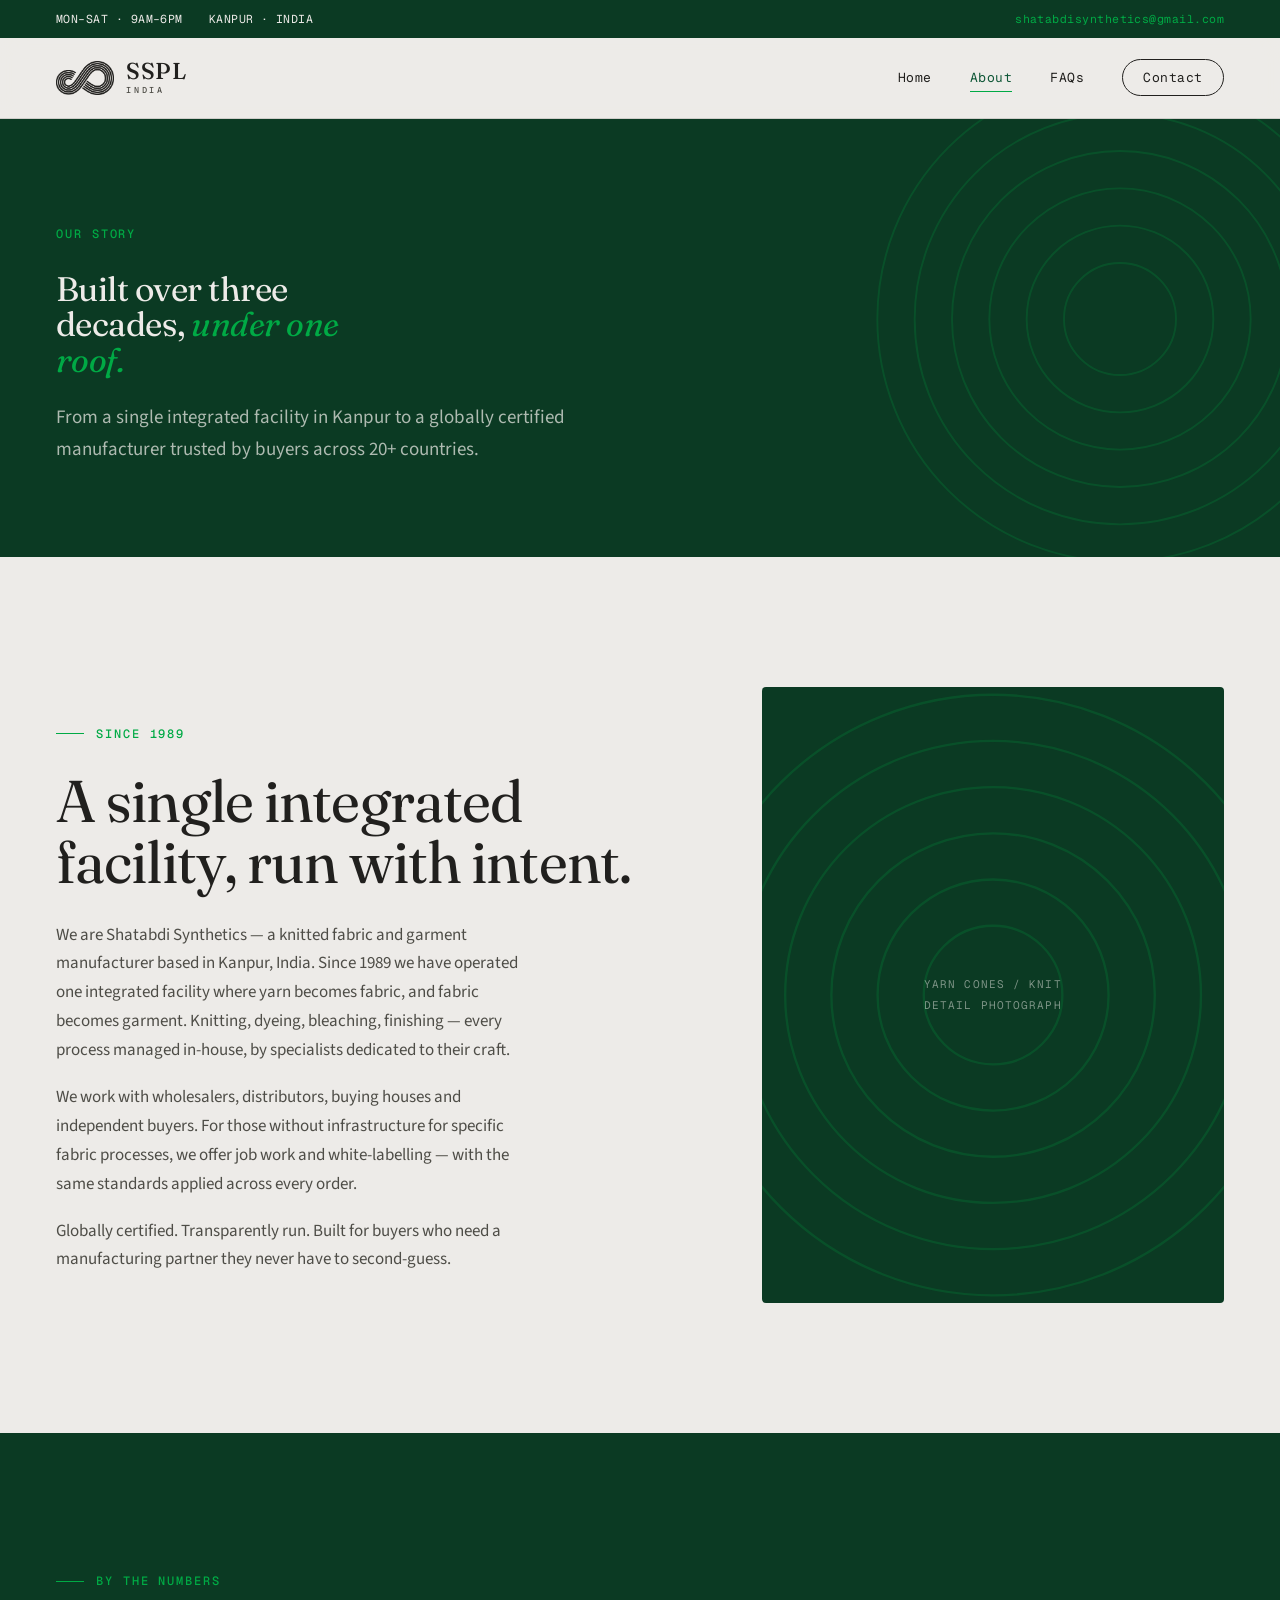
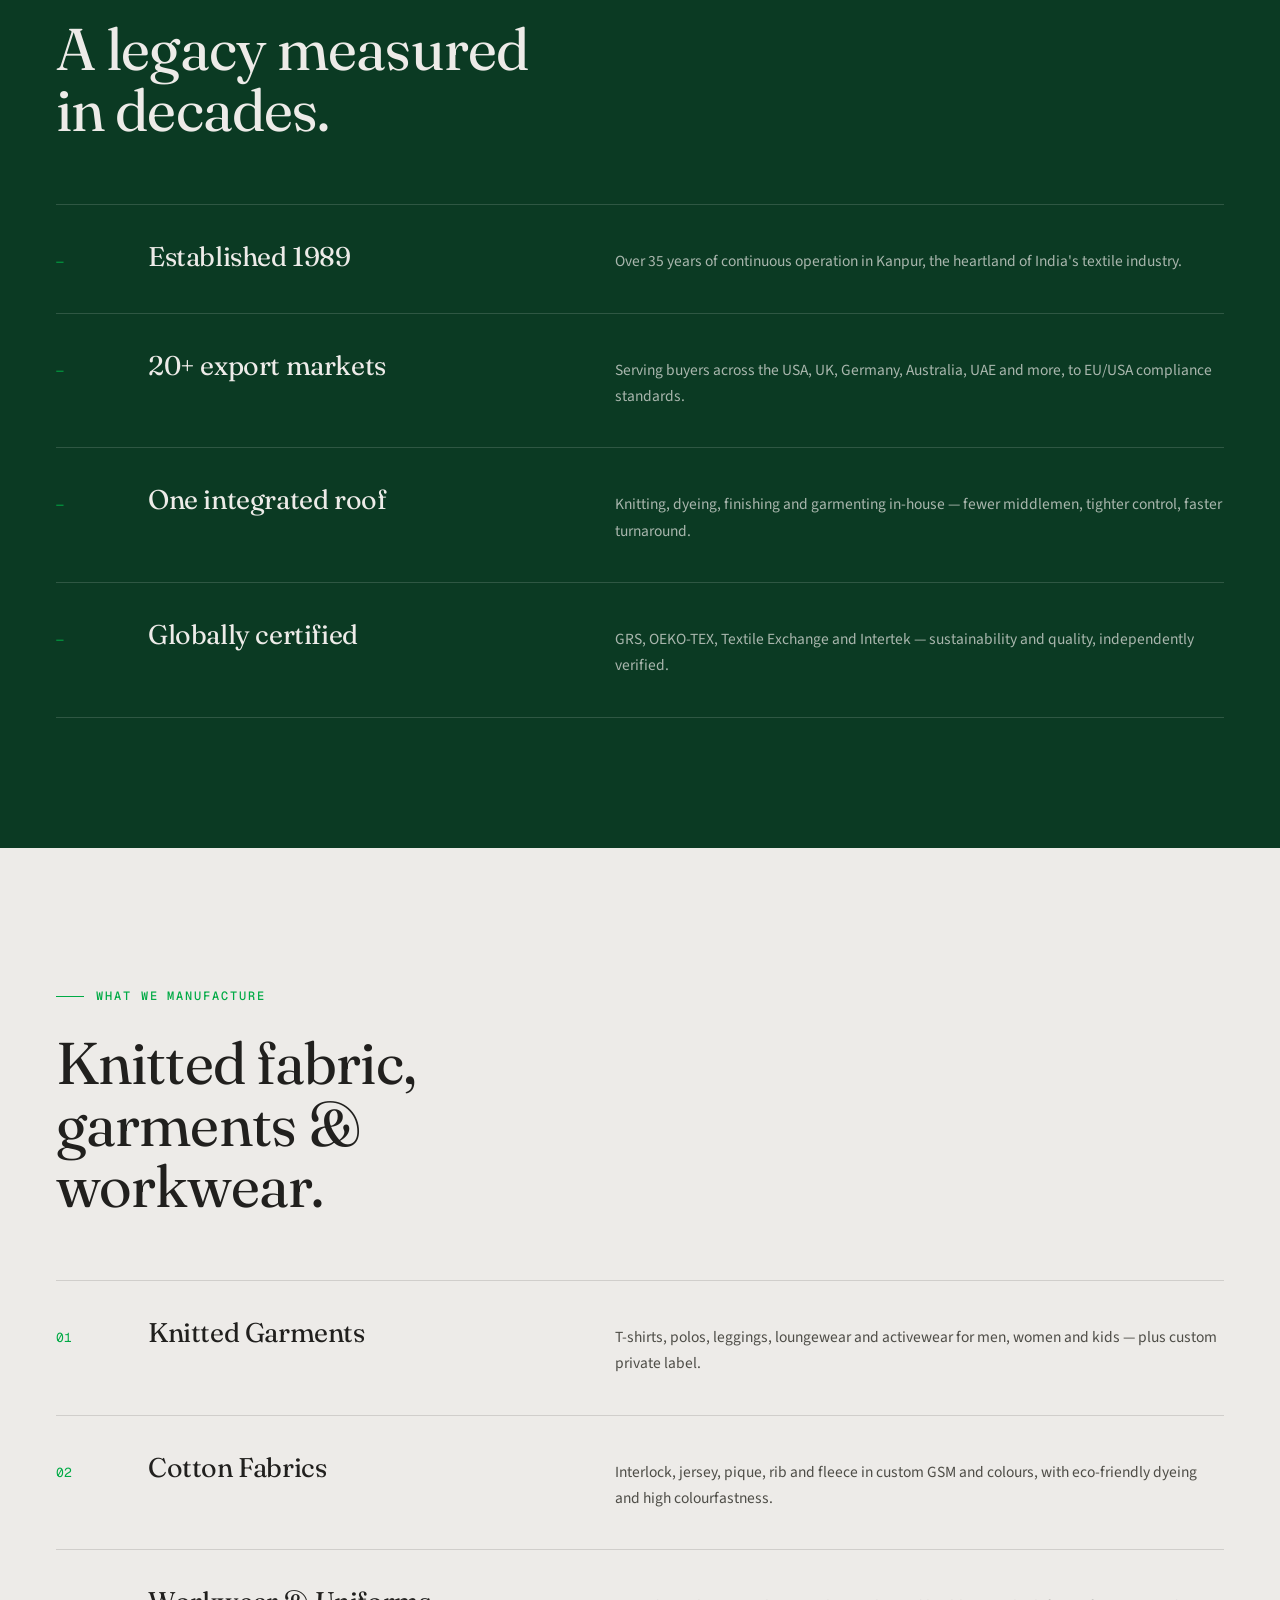
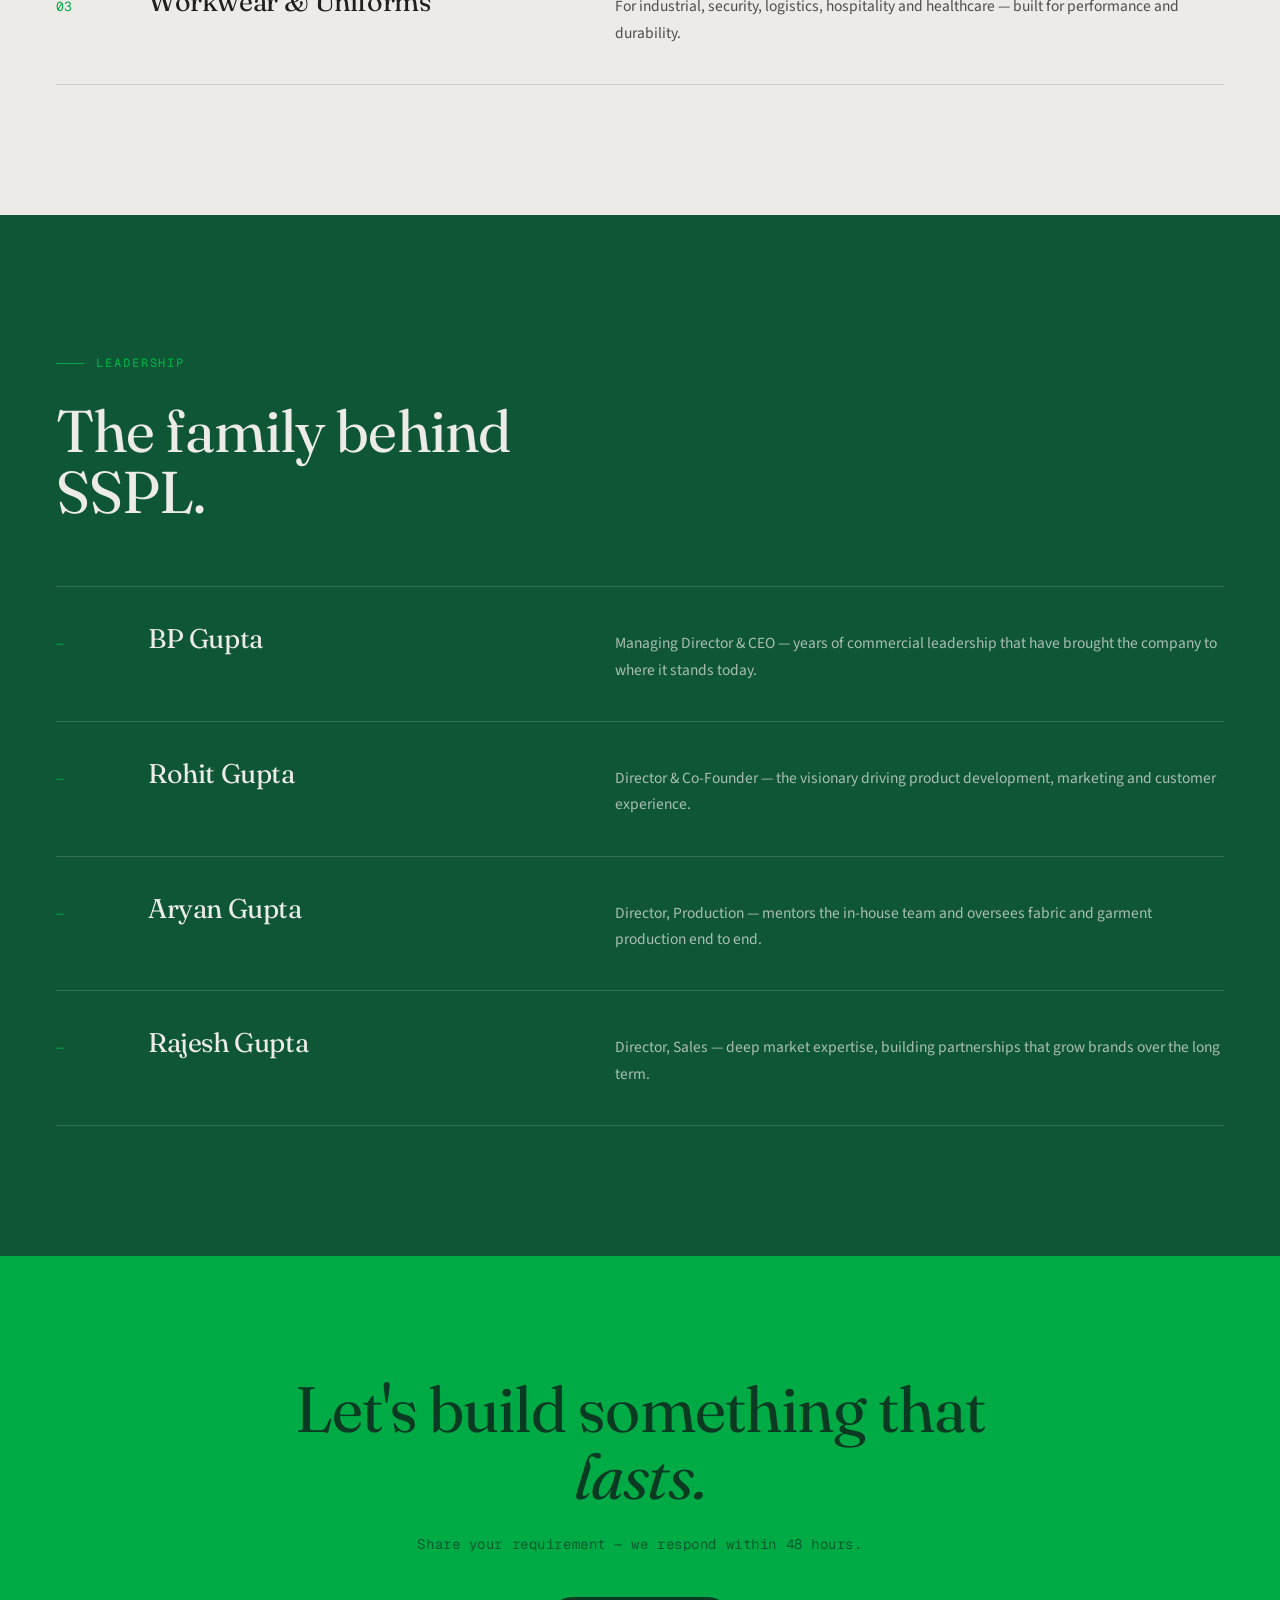
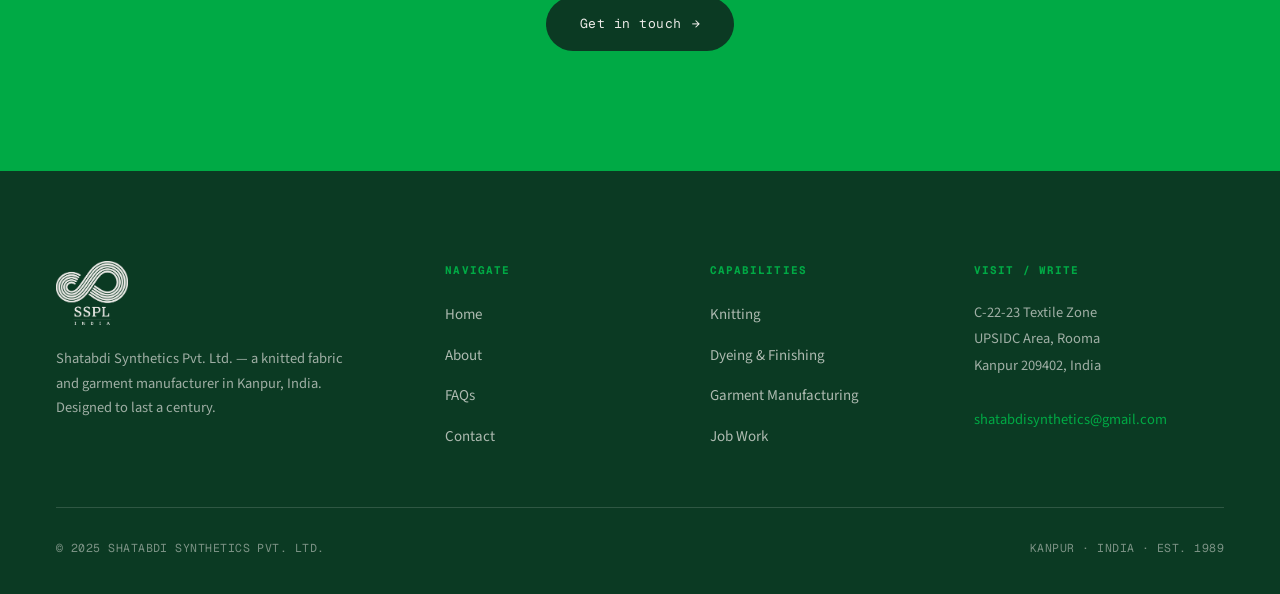
==== commit 71d32ccb: "Add files via upload" ====
--- a/about.html
+++ b/about.html
@@ -13,7 +13,7 @@
     <a href="mailto:shatabdisynthetics@gmail.com">shatabdisynthetics@gmail.com</a>
   </div></div>
   <nav><div class="wrap">
-    <a href="index.html" class="nav-logo"><img src="assets/mark-dark.png" alt="SSPL India"><span class="nav-word">SSPL<small>INDIA</small></span></a>
+    <a href="index.html" class="nav-logo"><img src="mark-dark.png" alt="SSPL India"><span class="nav-word">SSPL<small>INDIA</small></span></a>
     <div class="hamburger" onclick="toggleMenu()"><span></span><span></span><span></span></div>
     <ul class="nav-links" id="navLinks">
       <li><a href="index.html">Home</a></li><li><a href="about.html" class="active">About</a></li><li><a href="faq.html">FAQs</a></li><li><a href="contact.html" class="nav-cta">Contact</a></li>
@@ -85,7 +85,7 @@
 
   <footer><div class="wrap">
     <div class="footer-top">
-      <div class="footer-brand"><img src="assets/logo-light.png" alt="SSPL India"><p>Shatabdi Synthetics Pvt. Ltd. — a knitted fabric and garment manufacturer in Kanpur, India. Designed to last a century.</p></div>
+      <div class="footer-brand"><img src="logo-light.png" alt="SSPL India"><p>Shatabdi Synthetics Pvt. Ltd. — a knitted fabric and garment manufacturer in Kanpur, India. Designed to last a century.</p></div>
       <div class="footer-col"><h5>Navigate</h5><ul><li><a href="index.html">Home</a></li><li><a href="about.html">About</a></li><li><a href="faq.html">FAQs</a></li><li><a href="contact.html">Contact</a></li></ul></div>
       <div class="footer-col"><h5>Capabilities</h5><ul><li><a href="contact.html">Knitting</a></li><li><a href="contact.html">Dyeing &amp; Finishing</a></li><li><a href="contact.html">Garment Manufacturing</a></li><li><a href="contact.html">Job Work</a></li></ul></div>
       <div class="footer-col"><h5>Visit / Write</h5><address>C-22-23 Textile Zone<br>UPSIDC Area, Rooma<br>Kanpur 209402, India<br><br><a href="mailto:shatabdisynthetics@gmail.com">shatabdisynthetics@gmail.com</a></address></div>
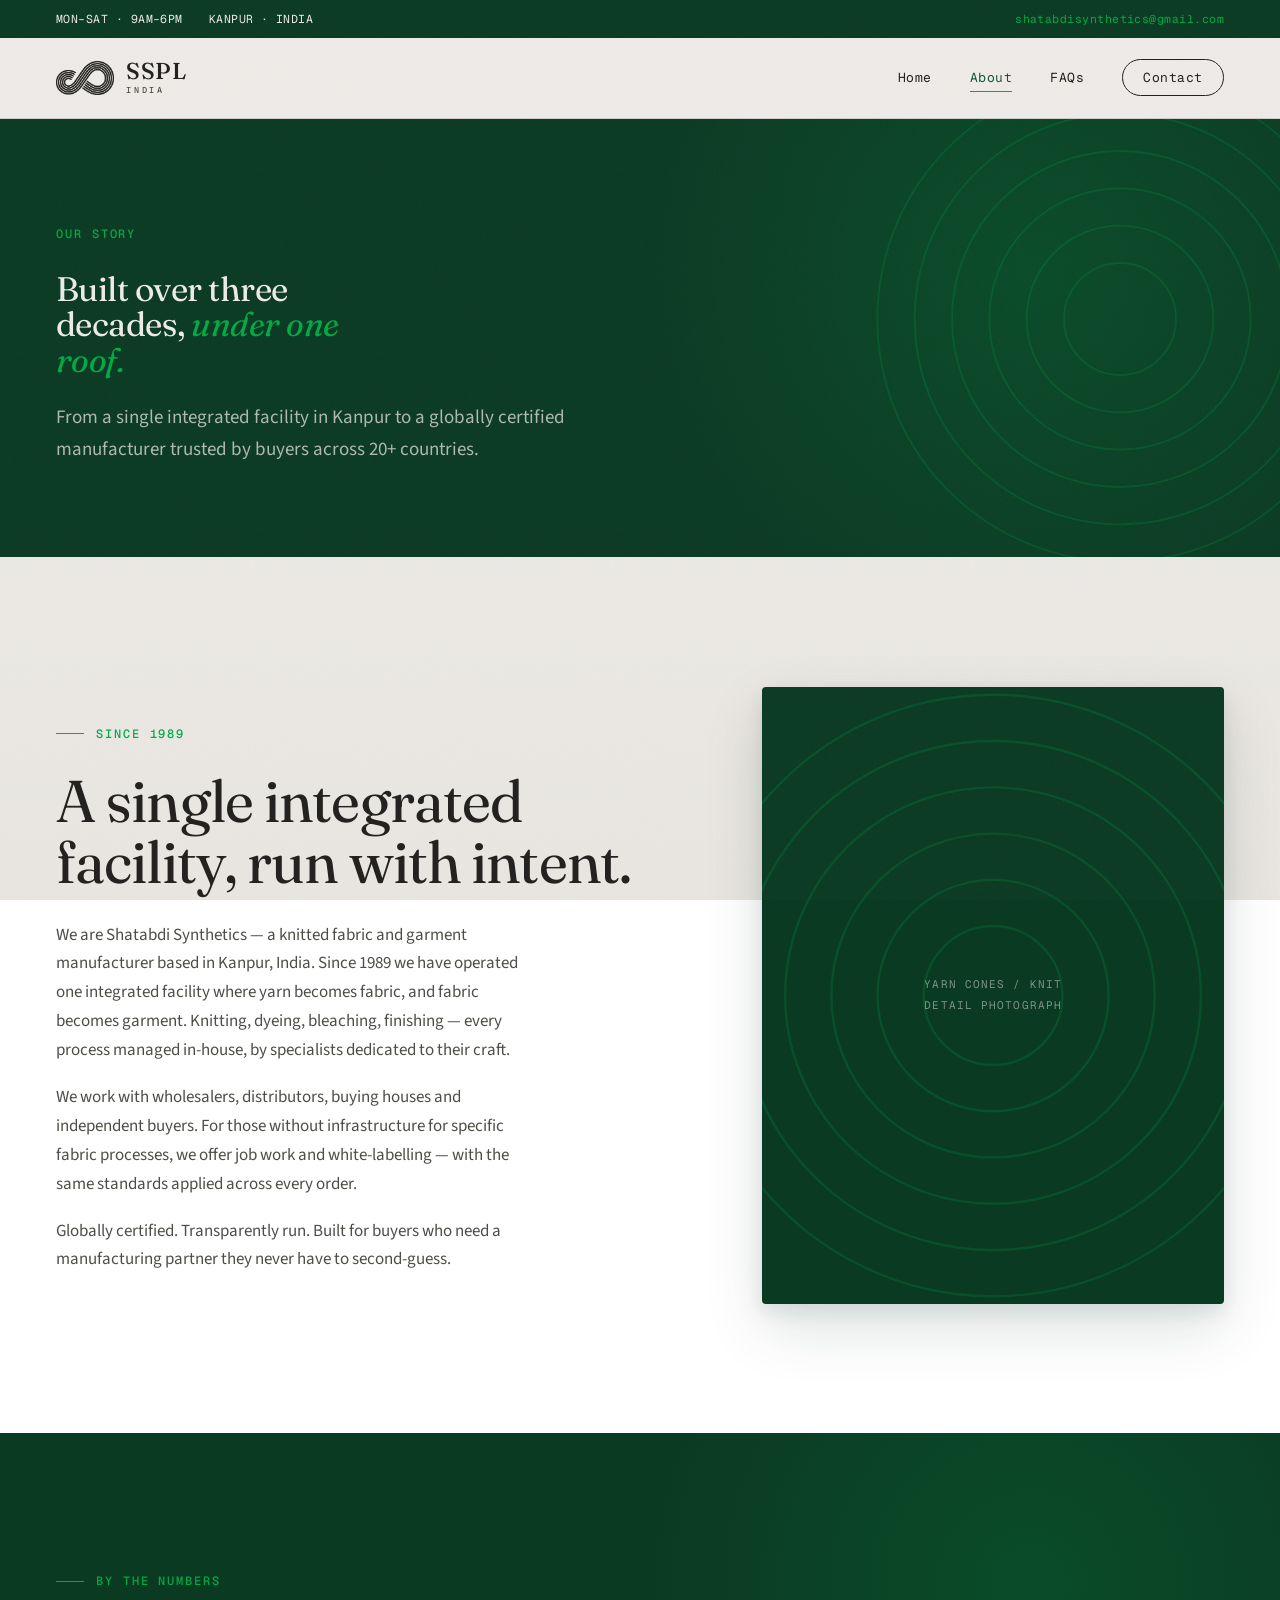
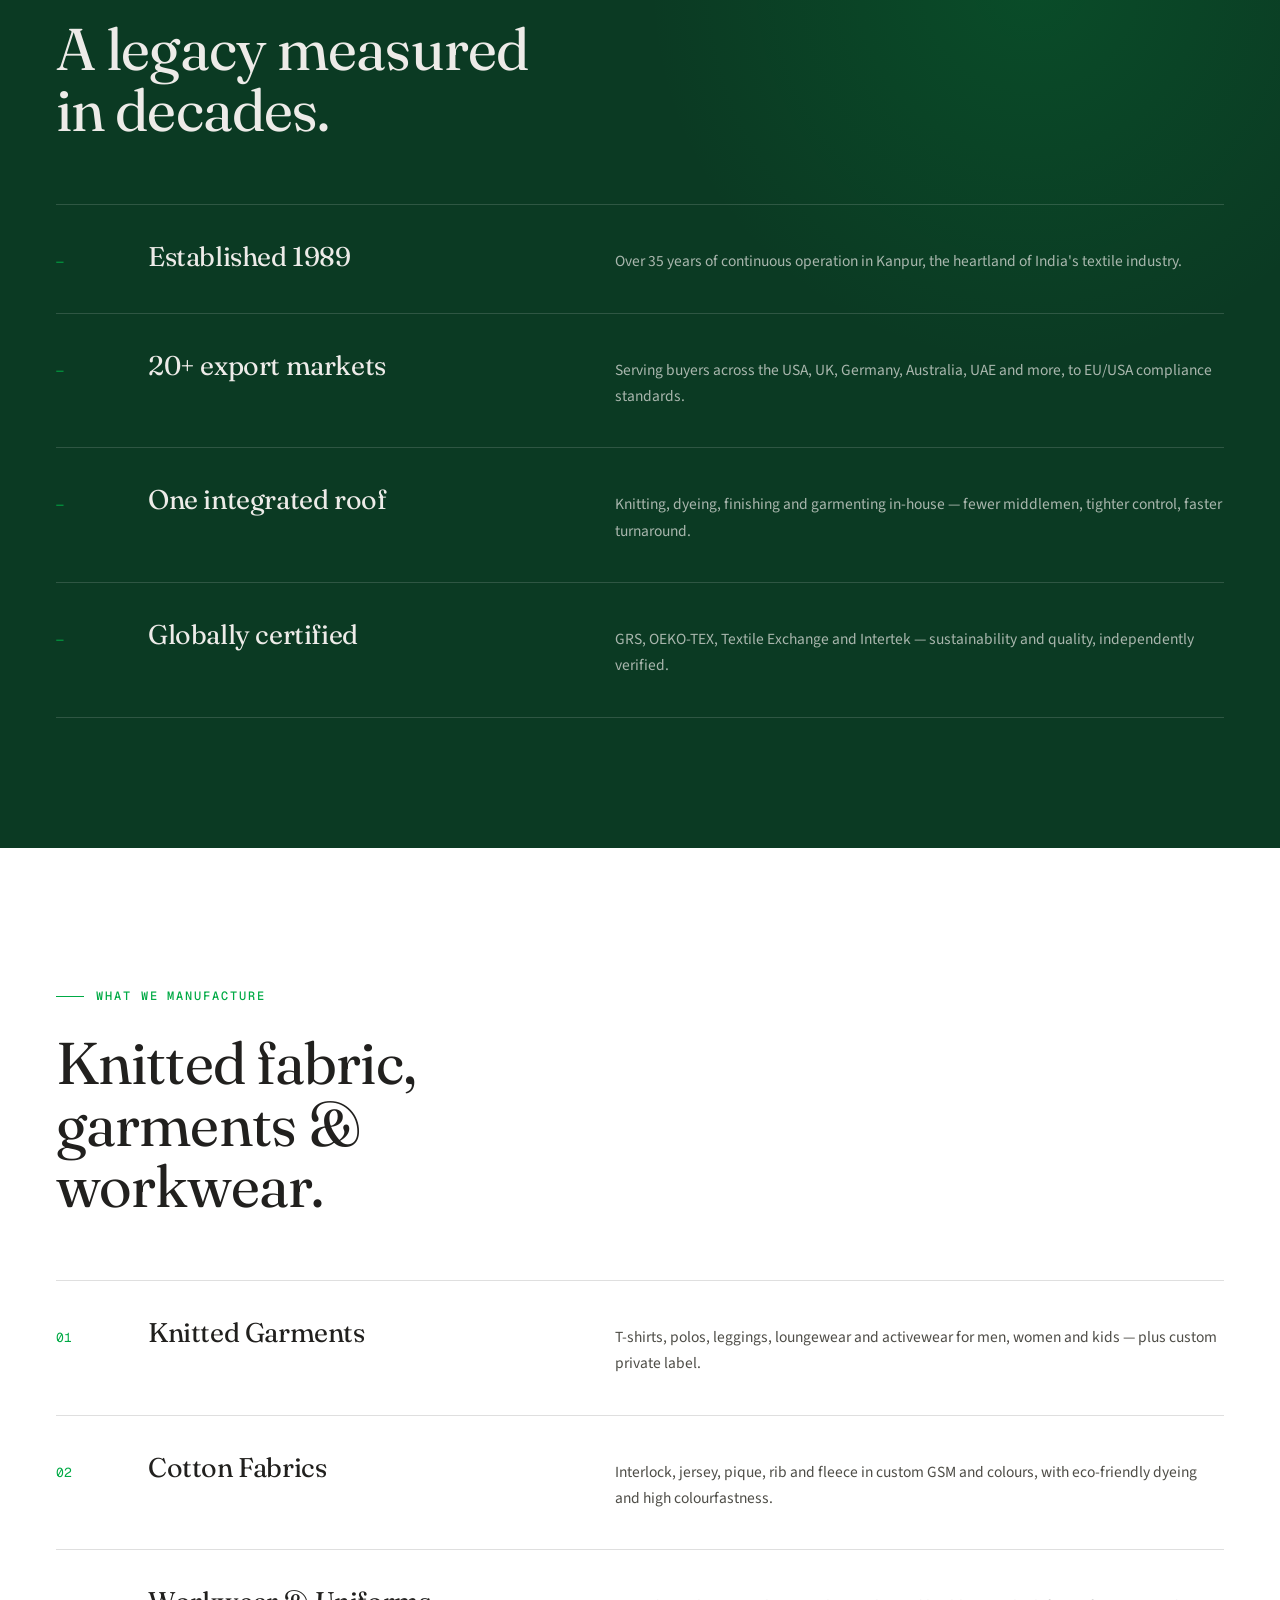
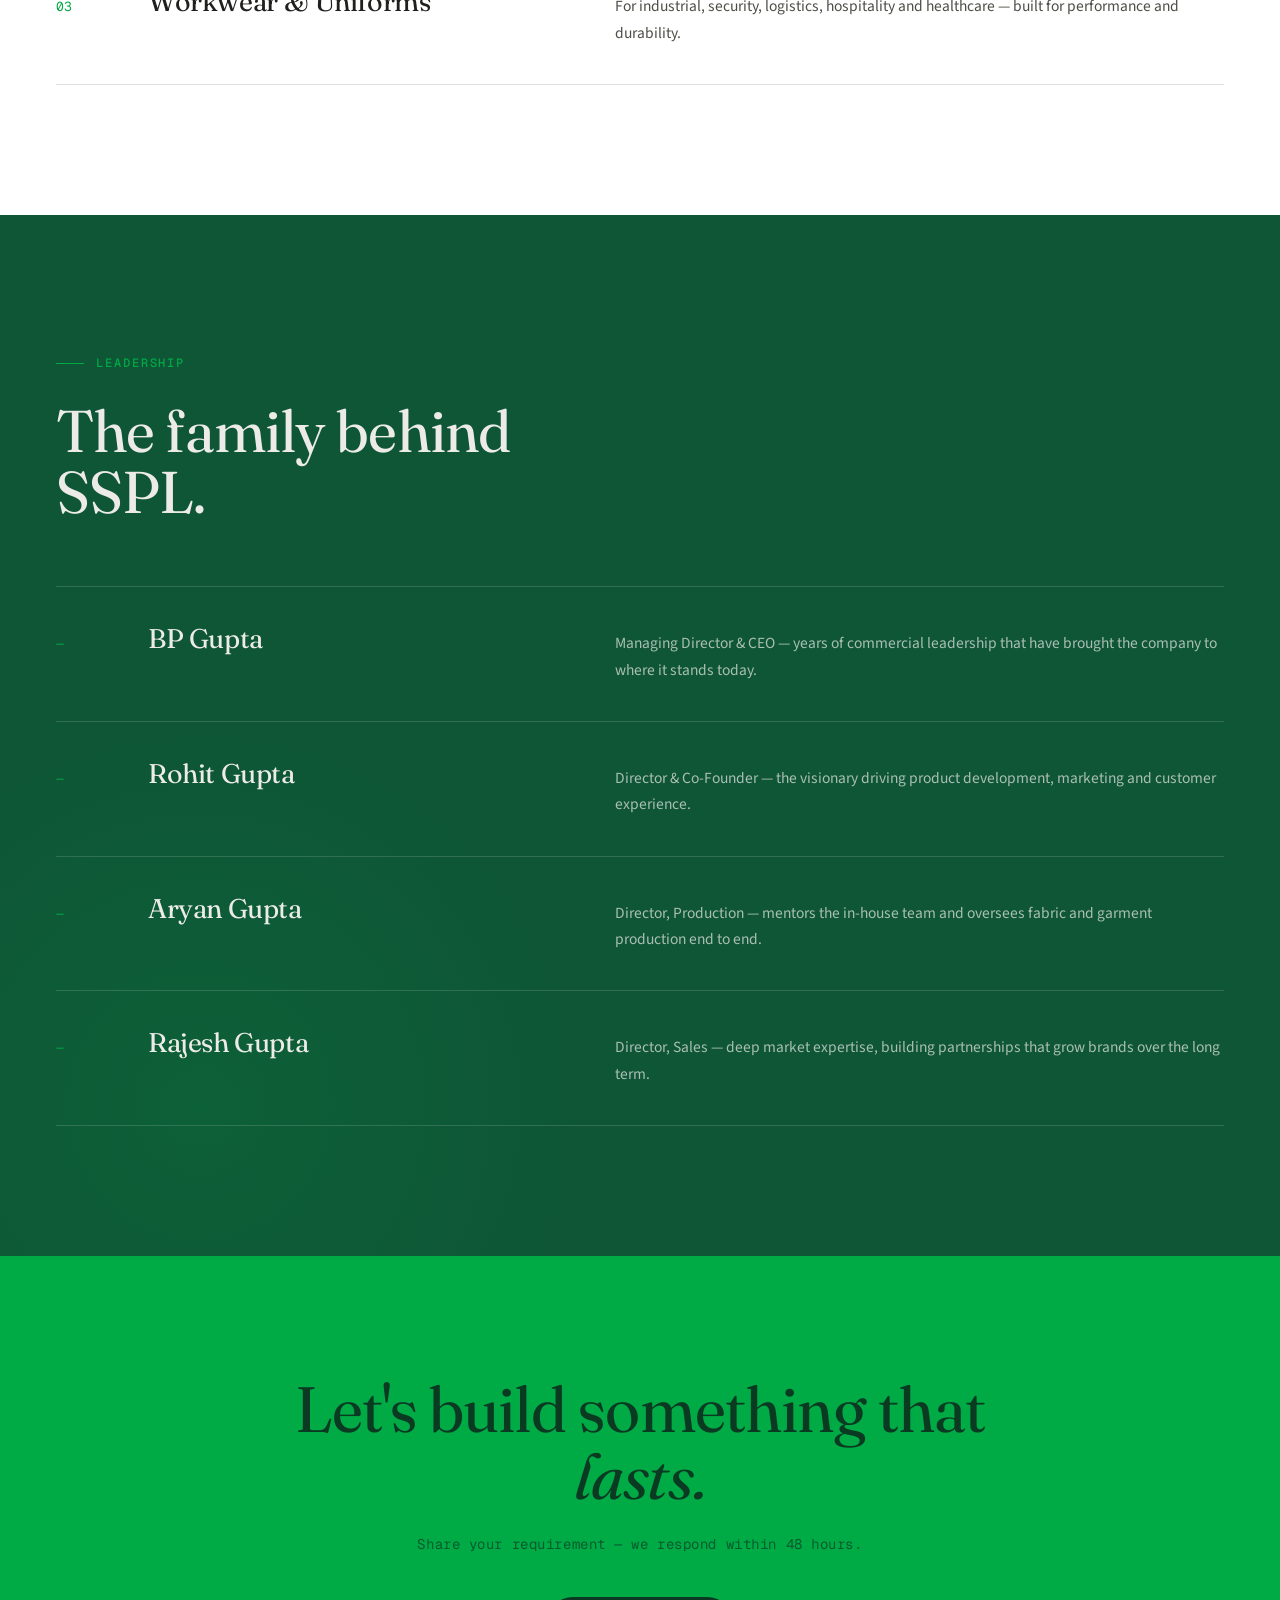
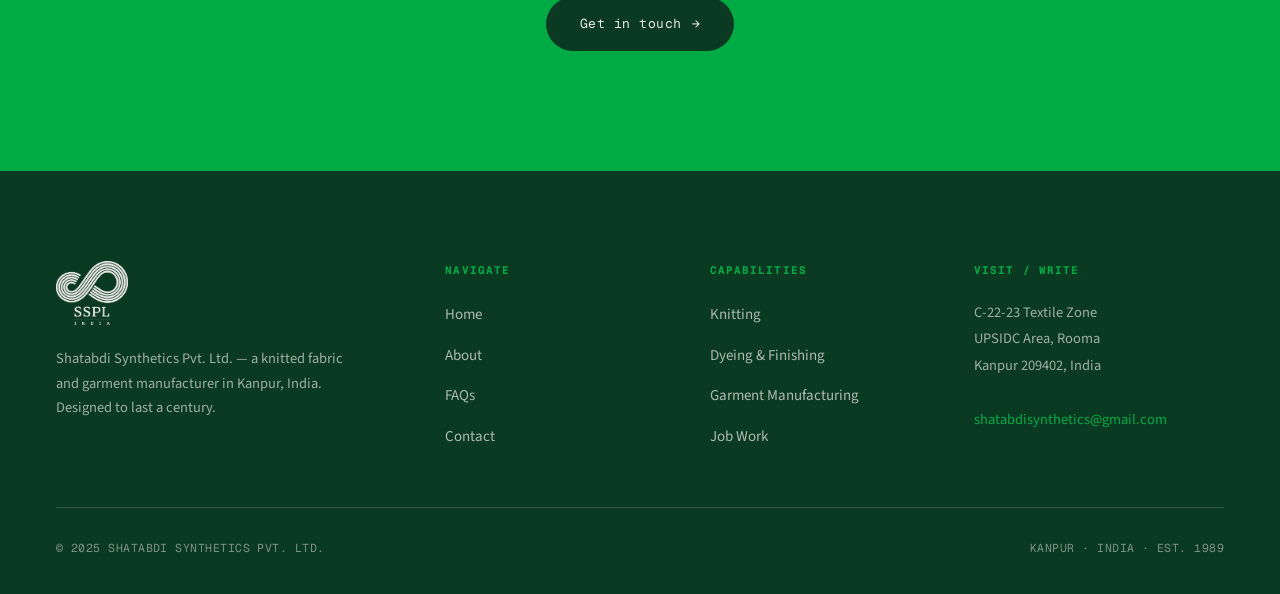
==== commit 0fb6eeb8: "Add files via upload" ====
--- a/about.html
+++ b/about.html
@@ -95,5 +95,55 @@
   <script>
     function toggleMenu(){document.getElementById('navLinks').classList.toggle('open');}
   </script>
+
+  <script>
+  (function(){
+    var reduce = window.matchMedia('(prefers-reduced-motion: reduce)').matches;
+    var nav = document.querySelector('nav');
+    function onScrollNav(){ if(nav){ nav.classList.toggle('scrolled', window.scrollY > 12); } }
+    window.addEventListener('scroll', onScrollNav, {passive:true}); onScrollNav();
+    if (reduce) return;
+    var sel = ['.hero .eyebrow','.hero h1','.hero-sub','.hero-actions',
+               '.statcell','.sec-head','.row','.step','.media','.quote',
+               '.faq-item','.cinfo','.form-card','.page-hero .eyebrow','.page-hero h1','.page-hero p',
+               '.split > div','.cta h2','.cta p','.cta .btn'];
+    var nodes = [];
+    sel.forEach(function(q){ document.querySelectorAll(q).forEach(function(n){ if(!n.classList.contains('reveal')){ n.classList.add('reveal'); nodes.push(n); } }); });
+    nodes.forEach(function(n){
+      var sibs = Array.prototype.filter.call(n.parentNode.children, function(c){return c.classList.contains('reveal');});
+      var idx = sibs.indexOf(n);
+      n.style.transitionDelay = (Math.min(idx,6)*0.08) + 's';
+    });
+    var io = new IntersectionObserver(function(es){
+      es.forEach(function(e){ if(e.isIntersecting){ e.target.classList.add('in'); io.unobserve(e.target); } });
+    }, {threshold:0.12, rootMargin:'0px 0px -8% 0px'});
+    nodes.forEach(function(n){ io.observe(n); });
+    function countUp(el){
+      var to=+el.dataset.to, from=+(el.dataset.from||0), dur=1500, t0=null;
+      function step(ts){ if(!t0)t0=ts; var p=Math.min((ts-t0)/dur,1); var e=1-Math.pow(1-p,3);
+        el.textContent = Math.floor(from+(to-from)*e); if(p<1) requestAnimationFrame(step); else el.textContent=to; }
+      requestAnimationFrame(step);
+    }
+    var cio = new IntersectionObserver(function(es){
+      es.forEach(function(e){ if(e.isIntersecting){ countUp(e.target); cio.unobserve(e.target); } });
+    }, {threshold:0.6});
+    document.querySelectorAll('.count').forEach(function(el){ cio.observe(el); });
+    var motifs = document.querySelectorAll('.hero-motif, .page-hero .motif-fill');
+    var ticking=false;
+    function parallax(){ var y=window.scrollY;
+      motifs.forEach(function(m){ var sc=1+Math.min(y/4000,0.08); m.style.transform='translateY('+(y*0.12)+'px) scale('+sc+')'; });
+      ticking=false; }
+    window.addEventListener('scroll', function(){ if(!ticking){ requestAnimationFrame(parallax); ticking=true; } }, {passive:true});
+    if (window.matchMedia('(hover:hover) and (pointer:fine)').matches){
+      document.querySelectorAll('.media, .form-card').forEach(function(card){
+        card.style.transformStyle='preserve-3d';
+        card.addEventListener('mousemove', function(ev){ var r=card.getBoundingClientRect();
+          var px=(ev.clientX-r.left)/r.width-0.5, py=(ev.clientY-r.top)/r.height-0.5;
+          card.style.transform='perspective(900px) rotateX('+(-py*5)+'deg) rotateY('+(px*5)+'deg) translateY(-4px)'; });
+        card.addEventListener('mouseleave', function(){ card.style.transform=''; });
+      });
+    }
+  })();
+  </script>
 </body>
 </html>
--- a/style.css
+++ b/style.css
@@ -262,3 +262,61 @@
   .footer-bottom { flex-direction: column; gap: 10px; align-items: flex-start; }
   .hero h1 { font-size: 44px; }
 }
+
+/* =============================================
+   v3.1 — Motion, depth & background texture
+   (restrained, honours the "quiet" brief)
+   ============================================= */
+
+:root {
+  --shadow-soft: 0 2px 8px rgba(11,58,35,0.05), 0 10px 30px rgba(11,58,35,0.07);
+  --shadow-lift: 0 8px 20px rgba(11,58,35,0.10), 0 24px 60px rgba(11,58,35,0.14);
+}
+
+/* faint film grain across everything */
+body::before {
+  content: ''; position: fixed; inset: 0; z-index: 9999; pointer-events: none; opacity: 0.035;
+  background-image: url("data:image/svg+xml,%3Csvg xmlns='http://www.w3.org/2000/svg' width='180' height='180'%3E%3Cfilter id='n'%3E%3CfeTurbulence type='fractalNoise' baseFrequency='0.8' numOctaves='4' stitchTiles='stitch'/%3E%3C/filter%3E%3Crect width='100%25' height='100%25' filter='url(%23n)'/%3E%3C/svg%3E");
+}
+/* whisper-soft warm gradient on the paper base */
+body { background: linear-gradient(180deg, #f1efec 0%, var(--paper) 38%, #e9e6e1 100%); background-attachment: fixed; }
+
+/* soft breathing green glow in dark sections */
+section.deep, section.forest, .page-hero { position: relative; overflow: hidden; }
+section.deep::before, section.forest::before, .page-hero::after {
+  content: ''; position: absolute; width: 900px; height: 900px; border-radius: 50%;
+  background: radial-gradient(circle, rgba(0,170,69,0.16) 0%, transparent 60%);
+  top: -300px; right: -200px; pointer-events: none; z-index: 0;
+  animation: breathe 9s ease-in-out infinite;
+}
+section.forest::before { background: radial-gradient(circle, rgba(0,170,69,0.12) 0%, transparent 60%); left: -250px; right: auto; top: auto; bottom: -300px; }
+section.deep .wrap, section.forest .wrap { position: relative; z-index: 1; }
+@keyframes breathe { 0%,100% { transform: scale(1); opacity: 0.7; } 50% { transform: scale(1.12); opacity: 1; } }
+
+/* hero soft glow behind motif */
+.hero::after { content:''; position:absolute; top:6%; right:-4%; width:680px; height:680px; border-radius:50%; background: radial-gradient(circle, rgba(0,170,69,0.10) 0%, transparent 62%); pointer-events:none; z-index:0; }
+
+/* elevation + depth */
+nav { transition: box-shadow .3s, background .3s, height .3s; }
+nav.scrolled { box-shadow: var(--shadow-soft); }
+.media { box-shadow: var(--shadow-lift); transition: transform .5s cubic-bezier(.2,.7,.2,1), box-shadow .5s; transform-style: preserve-3d; will-change: transform; }
+.form-card { box-shadow: var(--shadow-soft); }
+.statstrip { transition: box-shadow .4s; }
+
+/* knit motif: slow parallax + breathe (set via JS transform var) */
+.hero-motif, .page-hero .motif-fill { will-change: transform; }
+
+/* ── REVEAL SYSTEM ── */
+.reveal { opacity: 0; transform: translateY(26px); filter: blur(6px); transition: opacity .8s cubic-bezier(.2,.7,.2,1), transform .8s cubic-bezier(.2,.7,.2,1), filter .8s ease; }
+.reveal.in { opacity: 1; transform: none; filter: blur(0); }
+.reveal-stagger > * { opacity: 0; transform: translateY(22px); filter: blur(5px); transition: opacity .7s cubic-bezier(.2,.7,.2,1), transform .7s cubic-bezier(.2,.7,.2,1), filter .7s ease; }
+.reveal-stagger.in > * { opacity: 1; transform: none; filter: blur(0); }
+
+/* count-up holder keeps layout stable */
+.count { font-variant-numeric: tabular-nums; }
+
+/* respect reduced-motion */
+@media (prefers-reduced-motion: reduce) {
+  *, *::before, *::after { animation: none !important; transition: none !important; }
+  .reveal, .reveal-stagger > * { opacity: 1 !important; transform: none !important; filter: none !important; }
+}
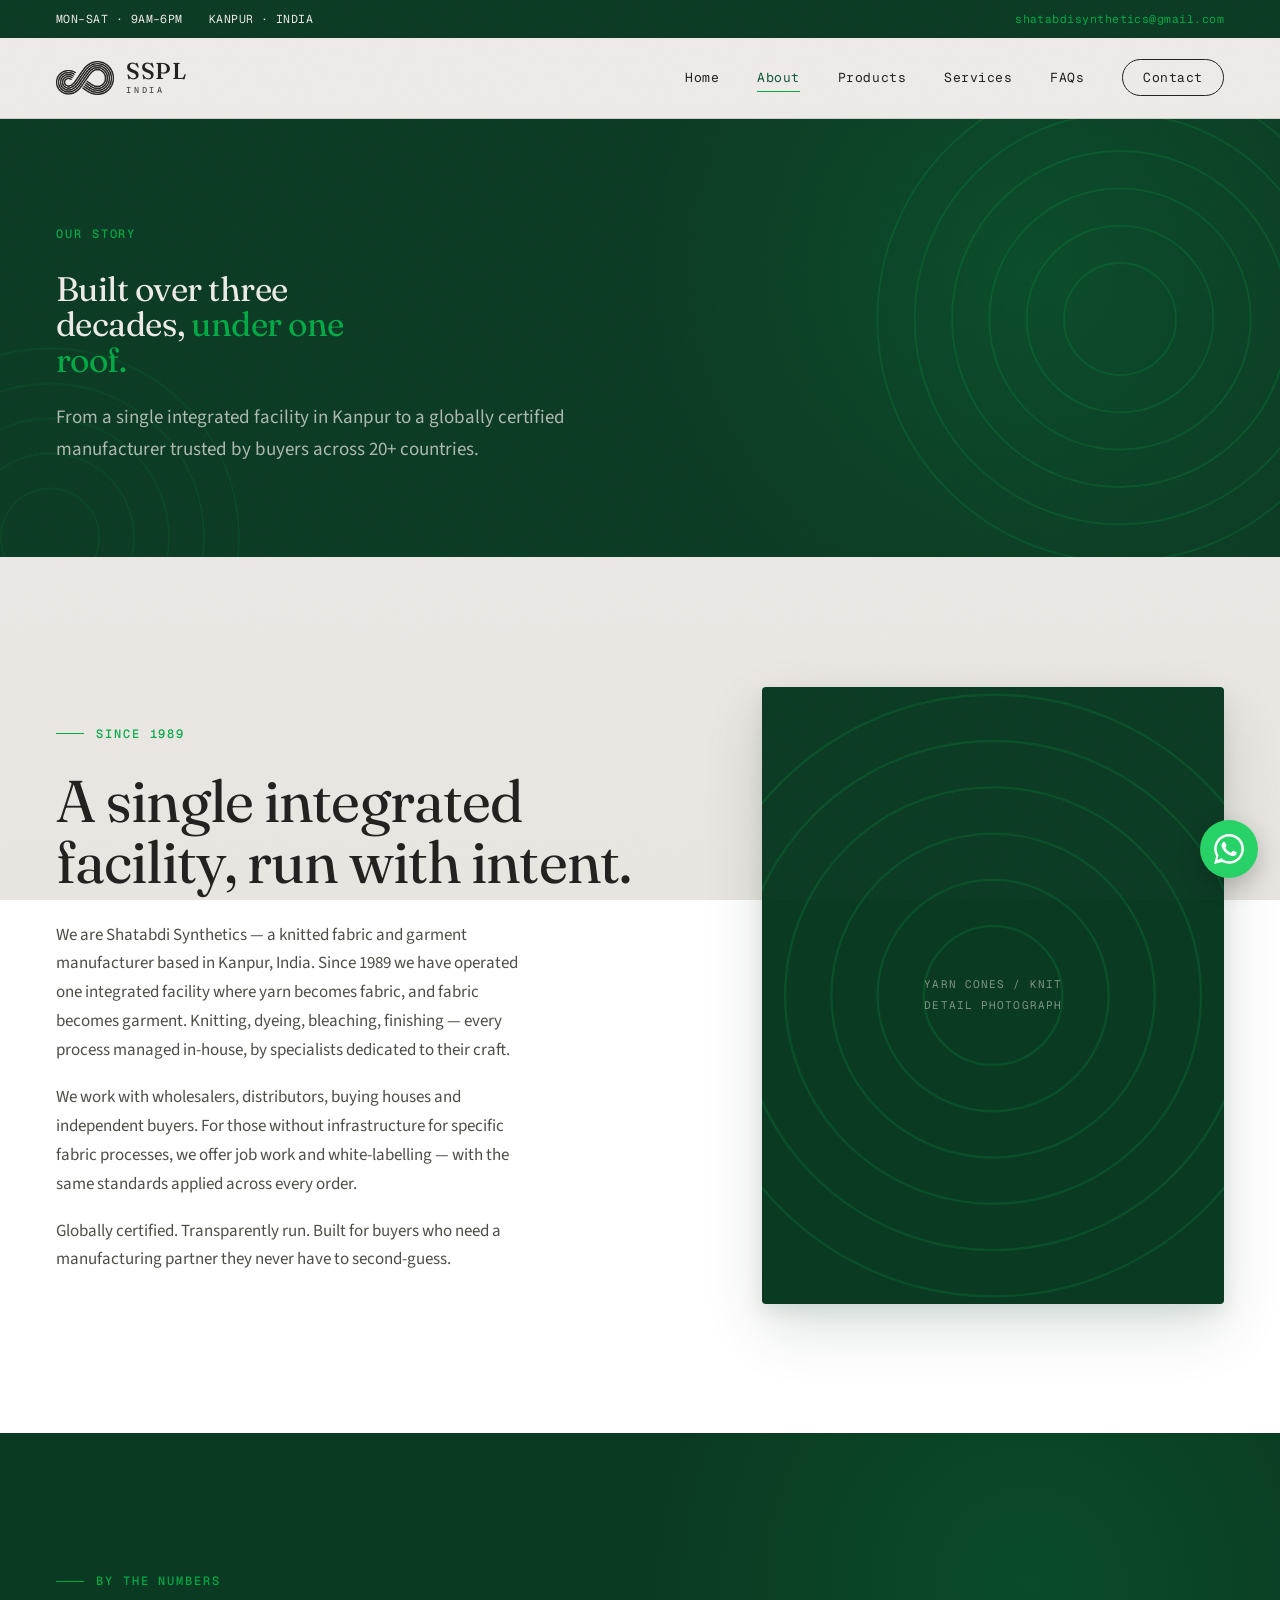
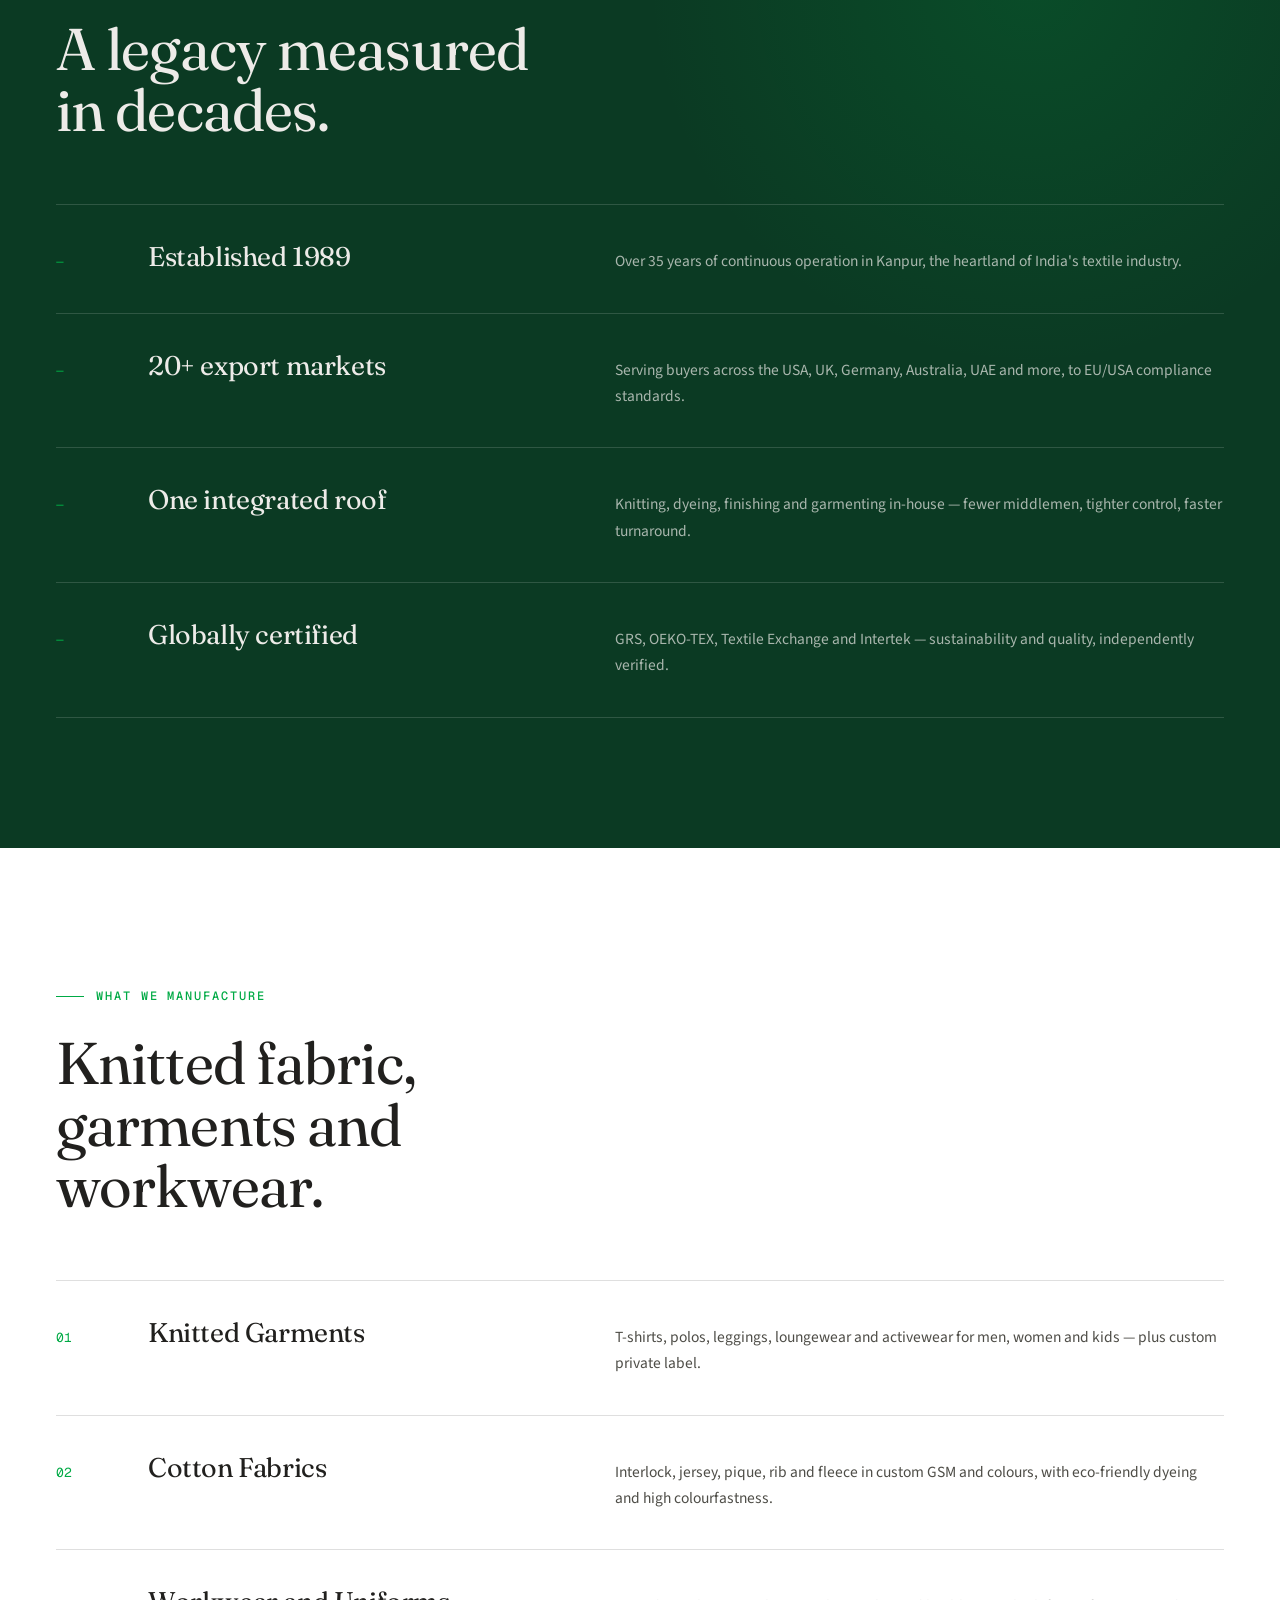
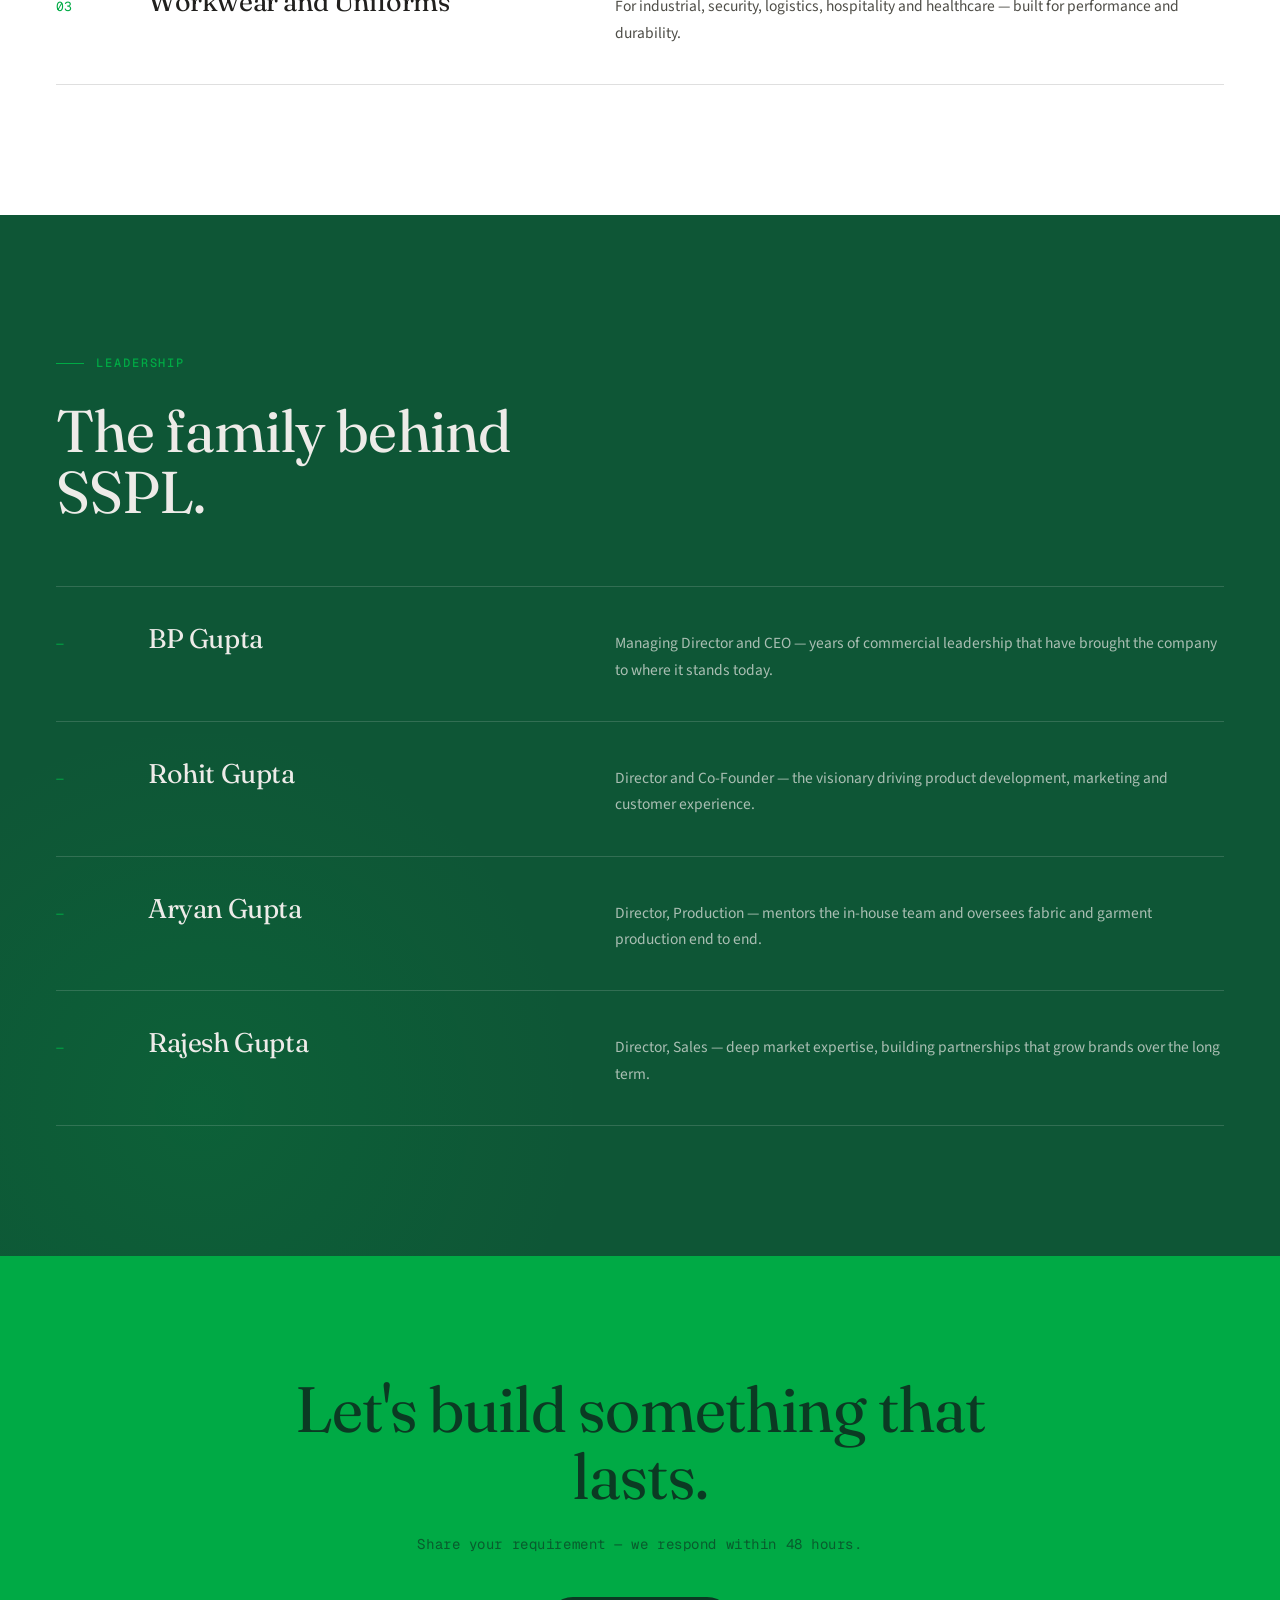
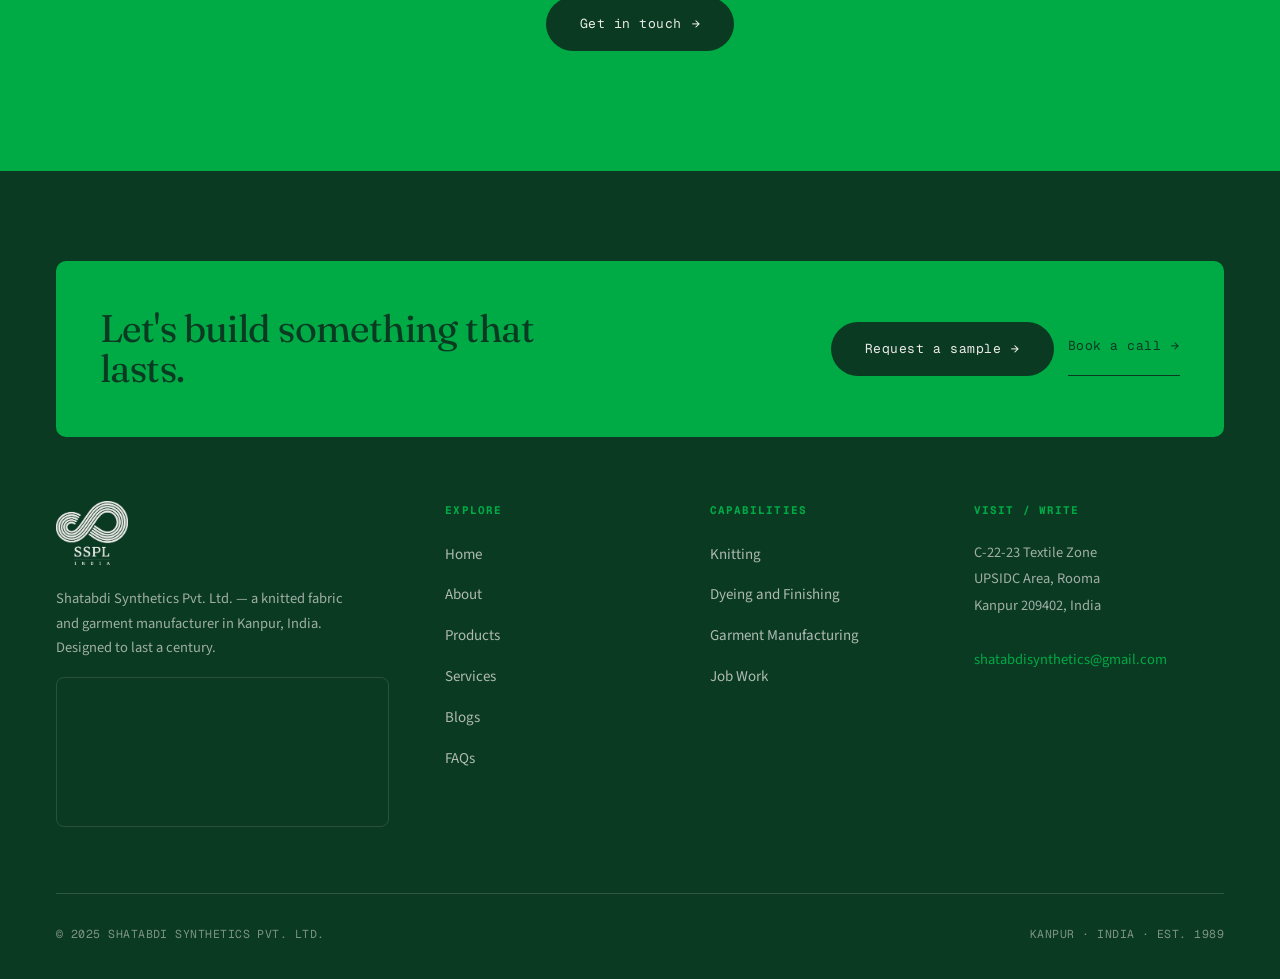
==== commit eda24992: "Add files via upload" ====
--- a/about.html
+++ b/about.html
@@ -3,8 +3,8 @@
 <head>
   <meta charset="UTF-8">
   <meta name="viewport" content="width=device-width, initial-scale=1.0">
-  <title>About — SSPL India | Knitted Garment Manufacturer Since 1989</title>
-  <meta name="description" content="Shatabdi Synthetics (SSPL India) — a vertically integrated knitted fabric and garment manufacturer in Kanpur. Our story, capabilities and leadership.">
+  <title>About SSPL India | Knitted Garment Manufacturer in Kanpur</title>
+  <meta name="description" content="Learn about Shatabdi Synthetics (SSPL India) — a vertically integrated knitted fabric and garment manufacturer in Kanpur, India, exporting to 20+ countries since 1989.">
   <link rel="stylesheet" href="style.css">
 </head>
 <body>
@@ -16,12 +16,18 @@
     <a href="index.html" class="nav-logo"><img src="mark-dark.png" alt="SSPL India"><span class="nav-word">SSPL<small>INDIA</small></span></a>
     <div class="hamburger" onclick="toggleMenu()"><span></span><span></span><span></span></div>
     <ul class="nav-links" id="navLinks">
-      <li><a href="index.html">Home</a></li><li><a href="about.html" class="active">About</a></li><li><a href="faq.html">FAQs</a></li><li><a href="contact.html" class="nav-cta">Contact</a></li>
+      <li><a href="index.html">Home</a></li>
+      <li><a href="about.html" class="active">About</a></li>
+      <li><a href="products.html">Products</a></li>
+      <li><a href="services.html">Services</a></li>
+      <li><a href="faq.html">FAQs</a></li>
+      <li><a href="contact.html" class="nav-cta">Contact</a></li>
     </ul>
   </div></nav>
 
+
   <div class="page-hero">
-    <div class="motif-fill motif"></div>
+    <div class="motif-fill motif"></div><div class="section-deco deco-wave deco-on-dark" data-parallax="0.18" style="left:-160px;bottom:-200px;width:420px;height:420px;opacity:.4;"></div>
     <div class="wrap">
       <div class="eyebrow plain" style="color:var(--green)">Our Story</div>
       <h1>Built over three decades, <em>under one roof.</em></h1>
@@ -58,11 +64,11 @@
 
   <section>
     <div class="wrap">
-      <div class="sec-head"><div class="eyebrow">What we manufacture</div><h2 class="display-2">Knitted fabric, garments &amp; workwear.</h2></div>
+      <div class="sec-head"><div class="eyebrow">What we manufacture</div><h2 class="display-2">Knitted fabric, garments and workwear.</h2></div>
       <div class="rows">
         <div class="row"><div class="rnum">01</div><h3>Knitted Garments</h3><p>T-shirts, polos, leggings, loungewear and activewear for men, women and kids — plus custom private label.</p></div>
         <div class="row"><div class="rnum">02</div><h3>Cotton Fabrics</h3><p>Interlock, jersey, pique, rib and fleece in custom GSM and colours, with eco-friendly dyeing and high colourfastness.</p></div>
-        <div class="row"><div class="rnum">03</div><h3>Workwear &amp; Uniforms</h3><p>For industrial, security, logistics, hospitality and healthcare — built for performance and durability.</p></div>
+        <div class="row"><div class="rnum">03</div><h3>Workwear and Uniforms</h3><p>For industrial, security, logistics, hospitality and healthcare — built for performance and durability.</p></div>
       </div>
     </div>
   </section>
@@ -71,8 +77,8 @@
     <div class="wrap">
       <div class="sec-head"><div class="eyebrow">Leadership</div><h2 class="display-2">The family behind SSPL.</h2></div>
       <div class="rows">
-        <div class="row"><div class="rnum">—</div><h3>BP Gupta</h3><p>Managing Director &amp; CEO — years of commercial leadership that have brought the company to where it stands today.</p></div>
-        <div class="row"><div class="rnum">—</div><h3>Rohit Gupta</h3><p>Director &amp; Co-Founder — the visionary driving product development, marketing and customer experience.</p></div>
+        <div class="row"><div class="rnum">—</div><h3>BP Gupta</h3><p>Managing Director and CEO — years of commercial leadership that have brought the company to where it stands today.</p></div>
+        <div class="row"><div class="rnum">—</div><h3>Rohit Gupta</h3><p>Director and Co-Founder — the visionary driving product development, marketing and customer experience.</p></div>
         <div class="row"><div class="rnum">—</div><h3>Aryan Gupta</h3><p>Director, Production — mentors the in-house team and oversees fabric and garment production end to end.</p></div>
         <div class="row"><div class="rnum">—</div><h3>Rajesh Gupta</h3><p>Director, Sales — deep market expertise, building partnerships that grow brands over the long term.</p></div>
       </div>
@@ -82,68 +88,80 @@
   <section class="cta">
     <div class="wrap"><h2>Let's build something that <em>lasts.</em></h2><p>Share your requirement — we respond within 48 hours.</p><a href="contact.html" class="btn btn-deep">Get in touch <span class="arr">→</span></a></div>
   </section>
-
   <footer><div class="wrap">
+    <div class="footer-cta">
+      <h3>Let's build something that lasts.</h3>
+      <div class="acts">
+        <a href="contact.html" class="btn btn-deep">Request a sample <span class="arr">→</span></a>
+        <a href="contact.html" class="btn btn-line" style="color:var(--deep);">Book a call <span class="arr">→</span></a>
+      </div>
+    </div>
     <div class="footer-top">
-      <div class="footer-brand"><img src="logo-light.png" alt="SSPL India"><p>Shatabdi Synthetics Pvt. Ltd. — a knitted fabric and garment manufacturer in Kanpur, India. Designed to last a century.</p></div>
-      <div class="footer-col"><h5>Navigate</h5><ul><li><a href="index.html">Home</a></li><li><a href="about.html">About</a></li><li><a href="faq.html">FAQs</a></li><li><a href="contact.html">Contact</a></li></ul></div>
-      <div class="footer-col"><h5>Capabilities</h5><ul><li><a href="contact.html">Knitting</a></li><li><a href="contact.html">Dyeing &amp; Finishing</a></li><li><a href="contact.html">Garment Manufacturing</a></li><li><a href="contact.html">Job Work</a></li></ul></div>
+      <div class="footer-brand">
+        <img src="logo-light.png" alt="SSPL India">
+        <p>Shatabdi Synthetics Pvt. Ltd. — a knitted fabric and garment manufacturer in Kanpur, India. Designed to last a century.</p>
+        <iframe class="footer-map" src="https://maps.google.com/maps?q=UPSIDC+INDUSTRIAL+AREA+TEXTILE+ZONE,+ROOMA,+UTTAR+PRADESH&t=m&z=13&output=embed" loading="lazy"></iframe>
+      </div>
+      <div class="footer-col"><h5>Explore</h5><ul><li><a href="index.html">Home</a></li><li><a href="about.html">About</a></li><li><a href="products.html">Products</a></li><li><a href="services.html">Services</a></li><li><a href="blogs.html">Blogs</a></li><li><a href="faq.html">FAQs</a></li></ul></div>
+      <div class="footer-col"><h5>Capabilities</h5><ul><li><a href="services.html">Knitting</a></li><li><a href="services.html">Dyeing and Finishing</a></li><li><a href="services.html">Garment Manufacturing</a></li><li><a href="services.html">Job Work</a></li></ul></div>
       <div class="footer-col"><h5>Visit / Write</h5><address>C-22-23 Textile Zone<br>UPSIDC Area, Rooma<br>Kanpur 209402, India<br><br><a href="mailto:shatabdisynthetics@gmail.com">shatabdisynthetics@gmail.com</a></address></div>
     </div>
     <div class="footer-bottom"><span>© 2025 SHATABDI SYNTHETICS PVT. LTD.</span><span>KANPUR · INDIA · EST. 1989</span></div>
   </div></footer>
+  <a class="wa" href="https://wa.me/919305999465?text=Hi%20SSPL%2C%20I'd%20like%20to%20enquire%20about%20manufacturing." target="_blank" rel="noopener" aria-label="WhatsApp enquiry"><span class="tip">Enquire on WhatsApp</span><svg viewBox="0 0 24 24"><path d="M.057 24l1.687-6.163a11.867 11.867 0 01-1.587-5.946C.16 5.335 5.495 0 12.05 0a11.817 11.817 0 018.413 3.488 11.824 11.824 0 013.48 8.414c-.003 6.557-5.338 11.892-11.893 11.892a11.9 11.9 0 01-5.688-1.448L.057 24zm6.597-3.807c1.676.995 3.276 1.591 5.392 1.592 5.448 0 9.886-4.434 9.889-9.885.002-5.462-4.415-9.89-9.881-9.892-5.452 0-9.887 4.434-9.889 9.884a9.86 9.86 0 001.51 5.26l-.999 3.648 3.978-1.607zm11.387-5.464c-.074-.124-.272-.198-.57-.347-.297-.149-1.758-.868-2.031-.967-.272-.099-.47-.149-.669.149-.198.297-.768.967-.941 1.165-.173.198-.347.223-.644.074-.297-.149-1.255-.462-2.39-1.475-.883-.788-1.48-1.761-1.653-2.059-.173-.297-.018-.458.13-.606.134-.133.297-.347.446-.521.151-.172.2-.296.3-.495.099-.198.05-.372-.025-.521-.075-.148-.669-1.611-.916-2.206-.242-.579-.487-.501-.669-.51l-.57-.01c-.198 0-.52.074-.792.372-.272.297-1.04 1.016-1.04 2.479 0 1.462 1.065 2.875 1.213 3.074.149.198 2.096 3.2 5.077 4.487.709.306 1.262.489 1.694.626.712.226 1.36.194 1.872.118.571-.085 1.758-.719 2.006-1.413.248-.695.248-1.29.173-1.414z"/></svg></a>
+
   <script>
     function toggleMenu(){document.getElementById('navLinks').classList.toggle('open');}
+    function toggleFaq(b){const i=b.parentElement,o=i.classList.contains('open');i.parentElement.querySelectorAll('.faq-item').forEach(x=>x.classList.remove('open'));if(!o)i.classList.add('open');}
   </script>
-
   <script>
   (function(){
-    var reduce = window.matchMedia('(prefers-reduced-motion: reduce)').matches;
-    var nav = document.querySelector('nav');
-    function onScrollNav(){ if(nav){ nav.classList.toggle('scrolled', window.scrollY > 12); } }
-    window.addEventListener('scroll', onScrollNav, {passive:true}); onScrollNav();
-    if (reduce) return;
-    var sel = ['.hero .eyebrow','.hero h1','.hero-sub','.hero-actions',
-               '.statcell','.sec-head','.row','.step','.media','.quote',
-               '.faq-item','.cinfo','.form-card','.page-hero .eyebrow','.page-hero h1','.page-hero p',
-               '.split > div','.cta h2','.cta p','.cta .btn'];
-    var nodes = [];
-    sel.forEach(function(q){ document.querySelectorAll(q).forEach(function(n){ if(!n.classList.contains('reveal')){ n.classList.add('reveal'); nodes.push(n); } }); });
-    nodes.forEach(function(n){
-      var sibs = Array.prototype.filter.call(n.parentNode.children, function(c){return c.classList.contains('reveal');});
-      var idx = sibs.indexOf(n);
-      n.style.transitionDelay = (Math.min(idx,6)*0.08) + 's';
-    });
-    var io = new IntersectionObserver(function(es){
-      es.forEach(function(e){ if(e.isIntersecting){ e.target.classList.add('in'); io.unobserve(e.target); } });
-    }, {threshold:0.12, rootMargin:'0px 0px -8% 0px'});
-    nodes.forEach(function(n){ io.observe(n); });
-    function countUp(el){
-      var to=+el.dataset.to, from=+(el.dataset.from||0), dur=1500, t0=null;
-      function step(ts){ if(!t0)t0=ts; var p=Math.min((ts-t0)/dur,1); var e=1-Math.pow(1-p,3);
-        el.textContent = Math.floor(from+(to-from)*e); if(p<1) requestAnimationFrame(step); else el.textContent=to; }
-      requestAnimationFrame(step);
-    }
-    var cio = new IntersectionObserver(function(es){
-      es.forEach(function(e){ if(e.isIntersecting){ countUp(e.target); cio.unobserve(e.target); } });
-    }, {threshold:0.6});
-    document.querySelectorAll('.count').forEach(function(el){ cio.observe(el); });
-    var motifs = document.querySelectorAll('.hero-motif, .page-hero .motif-fill');
-    var ticking=false;
-    function parallax(){ var y=window.scrollY;
-      motifs.forEach(function(m){ var sc=1+Math.min(y/4000,0.08); m.style.transform='translateY('+(y*0.12)+'px) scale('+sc+')'; });
-      ticking=false; }
-    window.addEventListener('scroll', function(){ if(!ticking){ requestAnimationFrame(parallax); ticking=true; } }, {passive:true});
-    if (window.matchMedia('(hover:hover) and (pointer:fine)').matches){
-      document.querySelectorAll('.media, .form-card').forEach(function(card){
-        card.style.transformStyle='preserve-3d';
-        card.addEventListener('mousemove', function(ev){ var r=card.getBoundingClientRect();
-          var px=(ev.clientX-r.left)/r.width-0.5, py=(ev.clientY-r.top)/r.height-0.5;
-          card.style.transform='perspective(900px) rotateX('+(-py*5)+'deg) rotateY('+(px*5)+'deg) translateY(-4px)'; });
-        card.addEventListener('mouseleave', function(){ card.style.transform=''; });
+    var reduce=window.matchMedia('(prefers-reduced-motion: reduce)').matches;
+    var nav=document.querySelector('nav');
+    function ns(){if(nav)nav.classList.toggle('scrolled',window.scrollY>12);}
+    window.addEventListener('scroll',ns,{passive:true});ns();
+    if(reduce)return;
+    var sel=['.hero .eyebrow','.hero h1','.hero-sub','.hero-actions','.statcell','.sec-head','.row','.step','.media','.facts','.prod-card','.cert-card','.testi','.quote','.statement','.faq-item','.cinfo','.form-card','.page-hero .eyebrow','.page-hero h1','.page-hero p','.split > div','.cta h2','.cta p','.cta .btn','.signoff'];
+    var nodes=[];sel.forEach(function(q){document.querySelectorAll(q).forEach(function(n){if(!n.classList.contains('reveal')){n.classList.add('reveal');nodes.push(n);}});});
+    nodes.forEach(function(n){var s=Array.prototype.filter.call(n.parentNode.children,function(c){return c.classList.contains('reveal');});n.style.transitionDelay=(Math.min(s.indexOf(n),6)*0.08)+'s';});
+    var io=new IntersectionObserver(function(es){es.forEach(function(e){if(e.isIntersecting){e.target.classList.add('in');io.unobserve(e.target);}})},{threshold:0.12,rootMargin:'0px 0px -8% 0px'});
+    nodes.forEach(function(n){io.observe(n);});
+    function cu(el){var to=+el.dataset.to,fr=+(el.dataset.from||0),d=1500,t0=null;function s(ts){if(!t0)t0=ts;var p=Math.min((ts-t0)/d,1),e=1-Math.pow(1-p,3);el.textContent=Math.floor(fr+(to-fr)*e);if(p<1)requestAnimationFrame(s);else el.textContent=to;}requestAnimationFrame(s);}
+    var cio=new IntersectionObserver(function(es){es.forEach(function(e){if(e.isIntersecting){cu(e.target);cio.unobserve(e.target);}})},{threshold:0.6});
+    document.querySelectorAll('.count').forEach(function(el){cio.observe(el);});
+    var mf=document.querySelectorAll('.hero-motif, .page-hero .motif-fill');var tk=false;
+    function px(){var y=window.scrollY;mf.forEach(function(m){var sc=1+Math.min(y/4000,0.08);m.style.transform='translateY('+(y*0.12)+'px) scale('+sc+')';});tk=false;}
+    window.addEventListener('scroll',function(){if(!tk){requestAnimationFrame(px);tk=true;}},{passive:true});
+    if(window.matchMedia('(hover:hover) and (pointer:fine)').matches){
+      document.querySelectorAll('.media, .form-card, .prod-card, .facts').forEach(function(c){
+        c.addEventListener('mousemove',function(ev){var r=c.getBoundingClientRect();var a=(ev.clientX-r.left)/r.width-0.5,b=(ev.clientY-r.top)/r.height-0.5;c.style.transform='perspective(1000px) rotateX('+(-b*3.5)+'deg) rotateY('+(a*3.5)+'deg) translateY(-4px)';});
+        c.addEventListener('mouseleave',function(){c.style.transform='';});
       });
     }
   })();
   </script>
+  <script>
+  (function(){
+    if(window.matchMedia('(prefers-reduced-motion: reduce)').matches) return;
+    var items=[].slice.call(document.querySelectorAll('[data-parallax]'));
+    if(!items.length) return;
+    var ticking=false;
+    function update(){
+      var vh=window.innerHeight;
+      for(var i=0;i<items.length;i++){
+        var el=items[i], sp=parseFloat(el.getAttribute('data-parallax'))||0.12;
+        var r=el.getBoundingClientRect();
+        if(r.bottom<-200||r.top>vh+200) continue;
+        var off=(r.top+r.height/2)-vh/2;
+        el.style.transform='translate3d(0,'+(-off*sp).toFixed(1)+'px,0)';
+      }
+      ticking=false;
+    }
+    function onScroll(){ if(!ticking){ requestAnimationFrame(update); ticking=true; } }
+    window.addEventListener('scroll',onScroll,{passive:true});
+    window.addEventListener('resize',onScroll,{passive:true});
+    update();
+  })();
+  </script>
 </body>
 </html>
--- a/style.css
+++ b/style.css
@@ -320,3 +320,163 @@
   *, *::before, *::after { animation: none !important; transition: none !important; }
   .reveal, .reveal-stagger > * { opacity: 1 !important; transform: none !important; filter: none !important; }
 }
+
+/* =============================================
+   v3.2 — Client feedback round
+   tighter hero · products · certs · testimonials
+   footer CTA · whatsapp · mobile fixes
+   ============================================= */
+
+/* 1 — tighten hero & stat whitespace */
+.hero { padding: 60px 0 52px; }
+.hero h1 { margin-bottom: 28px; }
+.hero-sub { margin-bottom: 34px; }
+.statcell { padding: 34px 0; }
+.statcell:not(:first-child) { padding-left: 30px; }
+
+/* 2 — "who we are" facts panel (fills the empty right side) */
+.facts { position: relative; border-radius: 6px; overflow: hidden; background: var(--deep); color: var(--paper); padding: 44px 40px; box-shadow: var(--shadow-lift); }
+.facts .motif-fill { position: absolute; inset: 0; opacity: 0.32; background-size: 150%; background-position: center; }
+.facts .inner { position: relative; z-index: 1; }
+.facts .flabel { font-family: var(--mono); font-size: 11px; letter-spacing: 0.12em; text-transform: uppercase; color: var(--green); margin-bottom: 26px; }
+.facts ul { list-style: none; display: flex; flex-direction: column; }
+.facts li { padding: 18px 0; border-bottom: 1px solid var(--line-d); display: flex; flex-direction: column; gap: 4px; }
+.facts li:last-child { border-bottom: none; }
+.facts li .k { font-family: var(--mono); font-size: 10.5px; letter-spacing: 0.08em; text-transform: uppercase; color: rgba(237,235,232,0.55); }
+.facts li .v { font-family: var(--serif); font-size: 22px; line-height: 1.1; }
+.facts .btn { margin-top: 26px; }
+
+/* 3 — section sign-off / closing CTA row */
+.signoff { margin-top: 56px; padding-top: 36px; border-top: 1px solid var(--line-d); display: flex; align-items: center; justify-content: space-between; gap: 24px; flex-wrap: wrap; }
+.signoff p { font-family: var(--serif); font-size: clamp(20px,2.2vw,30px); max-width: 24ch; }
+.deep .signoff p { color: var(--paper); }
+
+/* 4 — process CTA row */
+.proc-cta { margin-top: 48px; display: flex; gap: 16px; flex-wrap: wrap; align-items: center; }
+.proc-cta .hint { font-family: var(--mono); font-size: 12px; color: var(--stone); letter-spacing: 0.03em; }
+
+/* 5 — statement / philosophy section (was floaty) */
+.statement { text-align: center; max-width: 940px; margin: 0 auto; position: relative; z-index: 1; }
+.statement .mark { width: 96px; margin: 0 auto 36px; opacity: 0.9; animation: floaty 6s ease-in-out infinite; }
+@keyframes floaty { 0%,100% { transform: translateY(0); } 50% { transform: translateY(-10px); } }
+.statement .q { font-family: var(--serif); font-style: italic; font-size: clamp(26px,3.6vw,46px); font-weight: 360; line-height: 1.25; margin-bottom: 18px; }
+.statement .src { font-family: var(--mono); font-size: 12px; letter-spacing: 0.08em; text-transform: uppercase; color: var(--green); margin-bottom: 56px; }
+.statement .metrics { display: grid; grid-template-columns: repeat(3,1fr); gap: 0; border-top: 1px solid var(--line-d); }
+.statement .metric { padding: 36px 16px 0; border-right: 1px solid var(--line-d); }
+.statement .metric:last-child { border-right: none; }
+.statement .metric .mnum { font-family: var(--serif); font-size: clamp(34px,3.6vw,52px); line-height: 1; }
+.statement .metric .mlab { font-family: var(--mono); font-size: 11px; letter-spacing: 0.08em; text-transform: uppercase; color: rgba(237,235,232,0.6); margin-top: 12px; }
+
+/* 6 — PRODUCTS grid */
+.prod-grid { display: grid; grid-template-columns: repeat(3,1fr); gap: 22px; }
+.prod-card { background: var(--white); border-radius: 8px; overflow: hidden; box-shadow: var(--shadow-soft); transition: transform .4s cubic-bezier(.2,.7,.2,1), box-shadow .4s; }
+.prod-card:hover { transform: translateY(-6px); box-shadow: var(--shadow-lift); }
+.prod-img { aspect-ratio: 4/3; background: var(--deep); position: relative; display: flex; align-items: center; justify-content: center; overflow: hidden; }
+.prod-img .motif-fill { position: absolute; inset: 0; opacity: 0.3; background-size: 160%; background-position: center; }
+.prod-img .ph { position: relative; z-index: 1; font-family: var(--mono); font-size: 11px; letter-spacing: 0.1em; text-transform: uppercase; color: rgba(237,235,232,0.5); }
+.prod-tag { position: absolute; top: 14px; left: 14px; z-index: 2; background: rgba(237,235,232,0.92); color: var(--forest); font-family: var(--mono); font-size: 10px; letter-spacing: 0.06em; text-transform: uppercase; padding: 6px 12px; border-radius: 999px; }
+.prod-body { padding: 26px 26px 30px; }
+.prod-body h3 { font-family: var(--serif); font-size: 24px; margin-bottom: 10px; }
+.prod-body p { font-size: 14.5px; color: var(--stone); }
+
+/* 7 — CERTIFICATIONS */
+.cert-strip { display: flex; flex-wrap: wrap; gap: 14px; margin-top: 8px; }
+.cert-chip { border: 1px solid var(--line); border-radius: 999px; padding: 12px 22px; font-family: var(--mono); font-size: 12px; letter-spacing: 0.05em; color: var(--forest); background: var(--white); }
+.deep .cert-chip { border-color: var(--line-d); background: transparent; color: var(--paper); }
+.cert-grid { display: grid; grid-template-columns: repeat(3,1fr); gap: 22px; margin-top: 56px; }
+.cert-card { padding: 34px 30px; border-radius: 8px; background: var(--white); box-shadow: var(--shadow-soft); }
+.deep .cert-card { background: var(--ink); box-shadow: none; border: 1px solid var(--line-d); }
+.cert-card .badge { width: 46px; height: 46px; border-radius: 10px; border: 1px solid var(--green); display: flex; align-items: center; justify-content: center; color: var(--green); font-family: var(--mono); font-size: 11px; margin-bottom: 20px; }
+.cert-card h3 { font-family: var(--serif); font-size: 22px; margin-bottom: 10px; }
+.cert-card p { font-size: 14px; color: var(--stone); }
+.deep .cert-card p { color: rgba(237,235,232,0.7); }
+
+/* 8 — TESTIMONIALS */
+.testi-grid { display: grid; grid-template-columns: repeat(3,1fr); gap: 22px; }
+.testi { background: var(--white); border-radius: 8px; padding: 36px 32px; box-shadow: var(--shadow-soft); display: flex; flex-direction: column; }
+.deep .testi { background: var(--ink); box-shadow: none; border: 1px solid var(--line-d); }
+.testi .mark { font-family: var(--serif); font-size: 56px; line-height: 0.6; color: var(--green); height: 30px; }
+.testi .t { font-size: 16px; line-height: 1.6; margin-bottom: 24px; flex: 1; }
+.testi .who { display: flex; align-items: center; gap: 14px; }
+.testi .av { width: 44px; height: 44px; border-radius: 50%; background: var(--deep); color: var(--paper); display: flex; align-items: center; justify-content: center; font-family: var(--serif); font-size: 18px; }
+.testi .nm { font-family: var(--mono); font-size: 12px; letter-spacing: 0.04em; }
+.testi .ro { font-family: var(--mono); font-size: 11px; color: var(--stone); }
+.deep .testi .ro { color: rgba(237,235,232,0.6); }
+
+/* 9 — FOOTER CTA band + map */
+.footer-cta { background: var(--green); color: var(--deep); border-radius: 10px; padding: 48px 44px; display: flex; align-items: center; justify-content: space-between; gap: 30px; flex-wrap: wrap; margin-bottom: 64px; }
+.footer-cta h3 { font-family: var(--serif); font-size: clamp(26px,3vw,40px); font-weight: 400; max-width: 18ch; }
+.footer-cta .acts { display: flex; gap: 14px; flex-wrap: wrap; }
+.footer-map { width: 100%; height: 150px; border: 1px solid var(--line-d); border-radius: 8px; margin-top: 16px; filter: grayscale(0.5) contrast(0.9) brightness(0.9); }
+
+/* 10 — WHATSAPP floating bubble */
+.wa { position: fixed; right: 22px; bottom: 22px; z-index: 200; width: 58px; height: 58px; border-radius: 50%; background: #25D366; box-shadow: 0 8px 24px rgba(0,0,0,0.22); display: flex; align-items: center; justify-content: center; transition: transform .25s; }
+.wa:hover { transform: scale(1.08); }
+.wa svg { width: 30px; height: 30px; fill: #fff; }
+.wa .tip { position: absolute; right: 70px; background: var(--ink); color: var(--paper); font-family: var(--mono); font-size: 12px; white-space: nowrap; padding: 8px 14px; border-radius: 8px; opacity: 0; pointer-events: none; transition: opacity .25s; }
+.wa:hover .tip { opacity: 1; }
+
+/* FAQ mobile alignment fix */
+@media (max-width: 1024px) {
+  .prod-grid, .cert-grid, .testi-grid { grid-template-columns: 1fr 1fr; }
+  .statement .metrics { }
+  .footer-map { height: 130px; }
+}
+@media (max-width: 700px) {
+  .prod-grid, .cert-grid, .testi-grid { grid-template-columns: 1fr; }
+  .statement .metrics { grid-template-columns: 1fr; }
+  .statement .metric { border-right: none; border-bottom: 1px solid var(--line-d); padding: 24px 0; }
+  .statement .metric:last-child { border-bottom: none; }
+  .faq-q { font-size: 18px; gap: 14px; align-items: flex-start; }
+  .faq-q .ic { margin-top: 2px; }
+  .signoff { flex-direction: column; align-items: flex-start; }
+  .footer-cta { padding: 32px 26px; }
+  .wa { right: 16px; bottom: 16px; width: 54px; height: 54px; }
+}
+
+/* =============================================
+   v3.3 — SEO long-form content block (quiet)
+   ============================================= */
+.seo { background: #e9e6e1; border-top: 1px solid var(--line); padding: 90px 0; }
+.seo .wrap { max-width: 1080px; }
+.seo .eyebrow { margin-bottom: 26px; }
+.seo h2 { font-family: var(--serif); font-weight: 400; font-size: clamp(28px,3.4vw,44px); letter-spacing: -0.015em; line-height: 1.08; margin-bottom: 22px; max-width: 24ch; }
+.seo h3 { font-family: var(--serif); font-weight: 400; font-size: 22px; margin: 36px 0 10px; }
+.seo p { font-size: 15.5px; line-height: 1.75; color: var(--stone); max-width: 70ch; margin-bottom: 14px; }
+.seo .cols { columns: 2; column-gap: 56px; margin-top: 8px; }
+.seo .cols p { break-inside: avoid; }
+.seo a.inline { color: var(--forest); text-decoration: none; border-bottom: 1px solid rgba(14,86,54,0.35); }
+.seo a.inline:hover { border-color: var(--forest); }
+@media (max-width: 800px){ .seo .cols { columns: 1; } .seo { padding: 64px 0; } }
+
+/* =============================================
+   v3.4 — client tweaks: no blur, no italics
+   ============================================= */
+/* remove the blur-in from reveals (keep fade + slide) */
+.reveal, .reveal-stagger > * { filter: none !important; }
+.reveal.in, .reveal-stagger.in > * { filter: none !important; }
+/* set all italic display upright (keep colour emphasis) */
+em, em.accent, .serif-italic,
+.hero h1 em, .page-hero h1 em, .cta h2 em,
+.quote .q, .statement .q { font-style: normal !important; }
+
+/* =============================================
+   v3.5 — parallax depth layers (quiet)
+   ============================================= */
+.has-deco { position: relative; overflow: hidden; }
+.has-deco > .wrap { position: relative; z-index: 1; }
+.section-deco {
+  position: absolute; z-index: 0; pointer-events: none;
+  background-repeat: no-repeat; background-size: contain;
+  will-change: transform; opacity: 0.5;
+}
+.deco-wave {
+  background-image: url("data:image/svg+xml,%3Csvg xmlns='http://www.w3.org/2000/svg' width='600' height='600' viewBox='0 0 600 600'%3E%3Cg fill='none' stroke='%2300aa45' stroke-width='2' opacity='0.45'%3E%3Ccircle cx='300' cy='300' r='70'/%3E%3Ccircle cx='300' cy='300' r='120'/%3E%3Ccircle cx='300' cy='300' r='170'/%3E%3Ccircle cx='300' cy='300' r='220'/%3E%3Ccircle cx='300' cy='300' r='270'/%3E%3C/g%3E%3C/svg%3E");
+}
+.deco-forest .deco-wave, .deco-on-dark {
+  background-image: url("data:image/svg+xml,%3Csvg xmlns='http://www.w3.org/2000/svg' width='600' height='600' viewBox='0 0 600 600'%3E%3Cg fill='none' stroke='%2300aa45' stroke-width='2' opacity='0.35'%3E%3Ccircle cx='300' cy='300' r='70'/%3E%3Ccircle cx='300' cy='300' r='120'/%3E%3Ccircle cx='300' cy='300' r='170'/%3E%3Ccircle cx='300' cy='300' r='220'/%3E%3Ccircle cx='300' cy='300' r='270'/%3E%3C/g%3E%3C/svg%3E");
+}
+@media (prefers-reduced-motion: reduce){ .section-deco { display: none; } }
+@media (max-width: 700px){ .section-deco { opacity: 0.32; } }
+
+html { overflow-x: hidden; }
